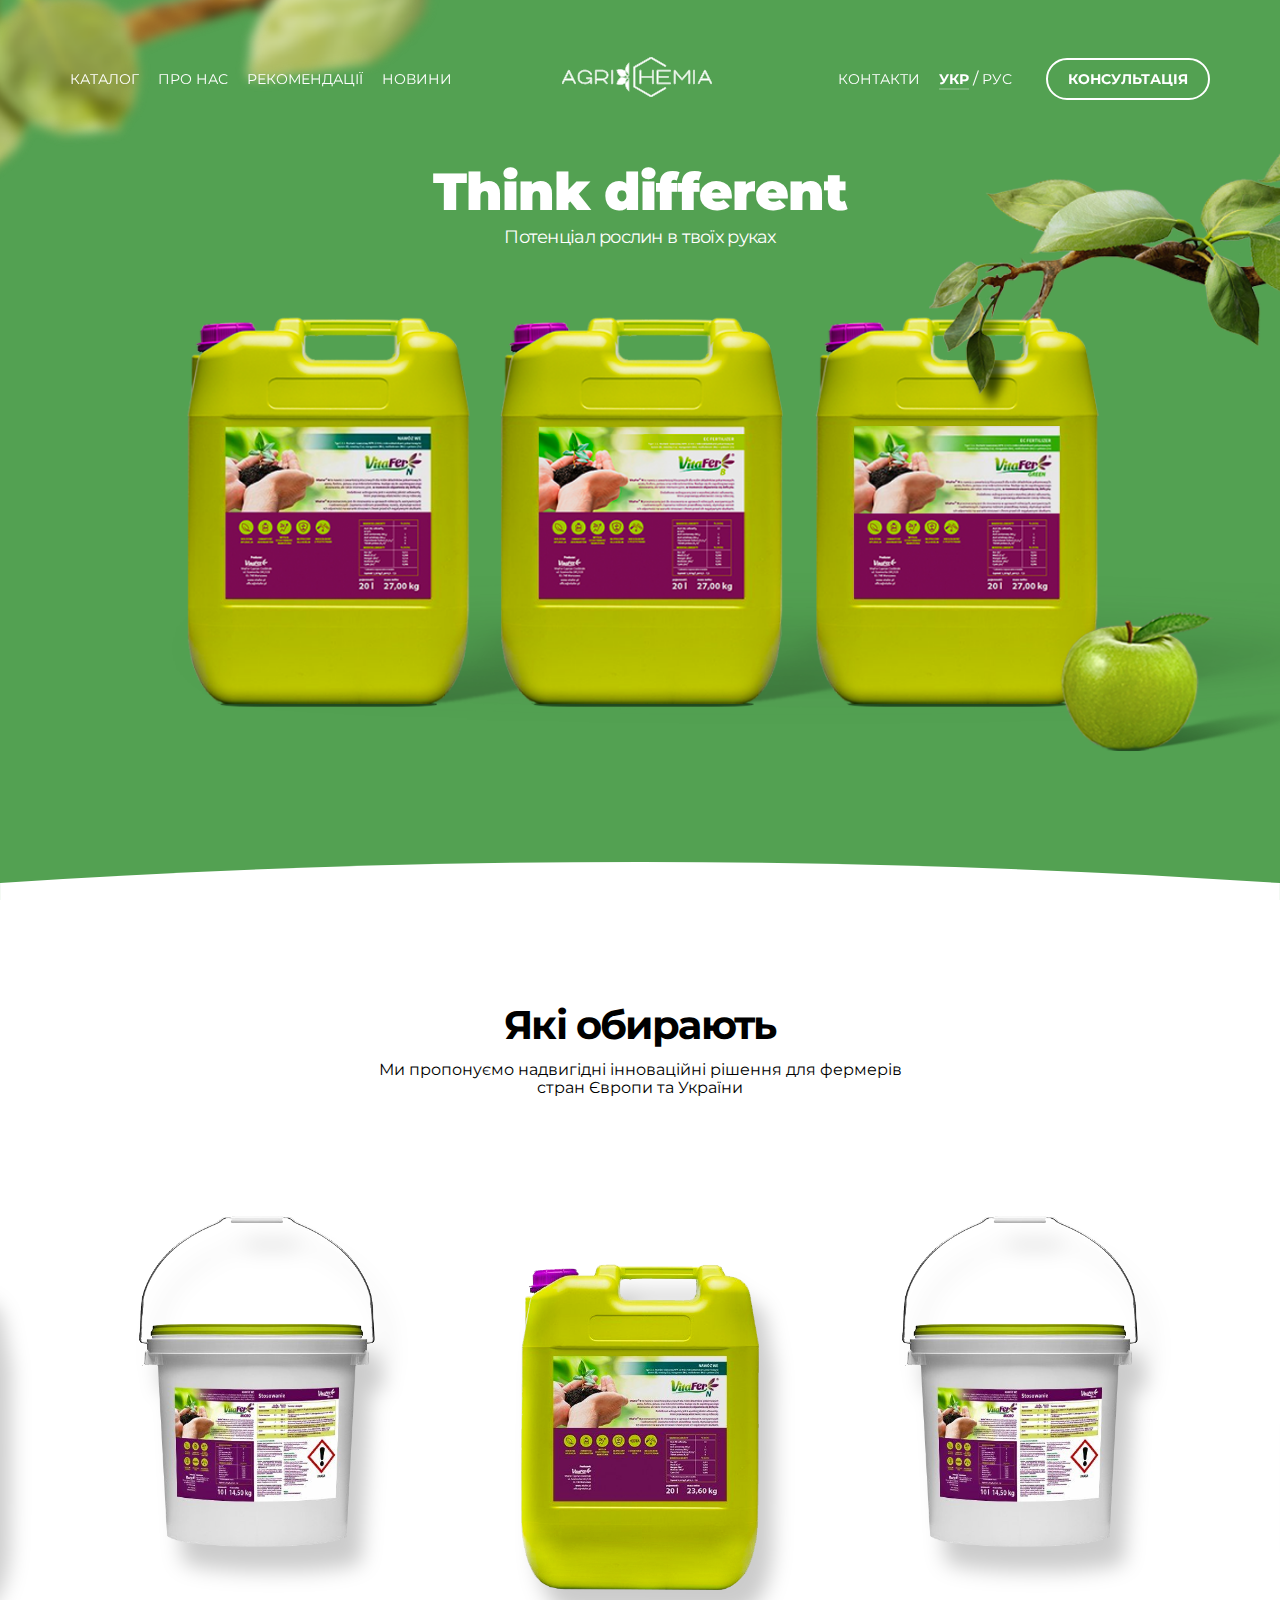
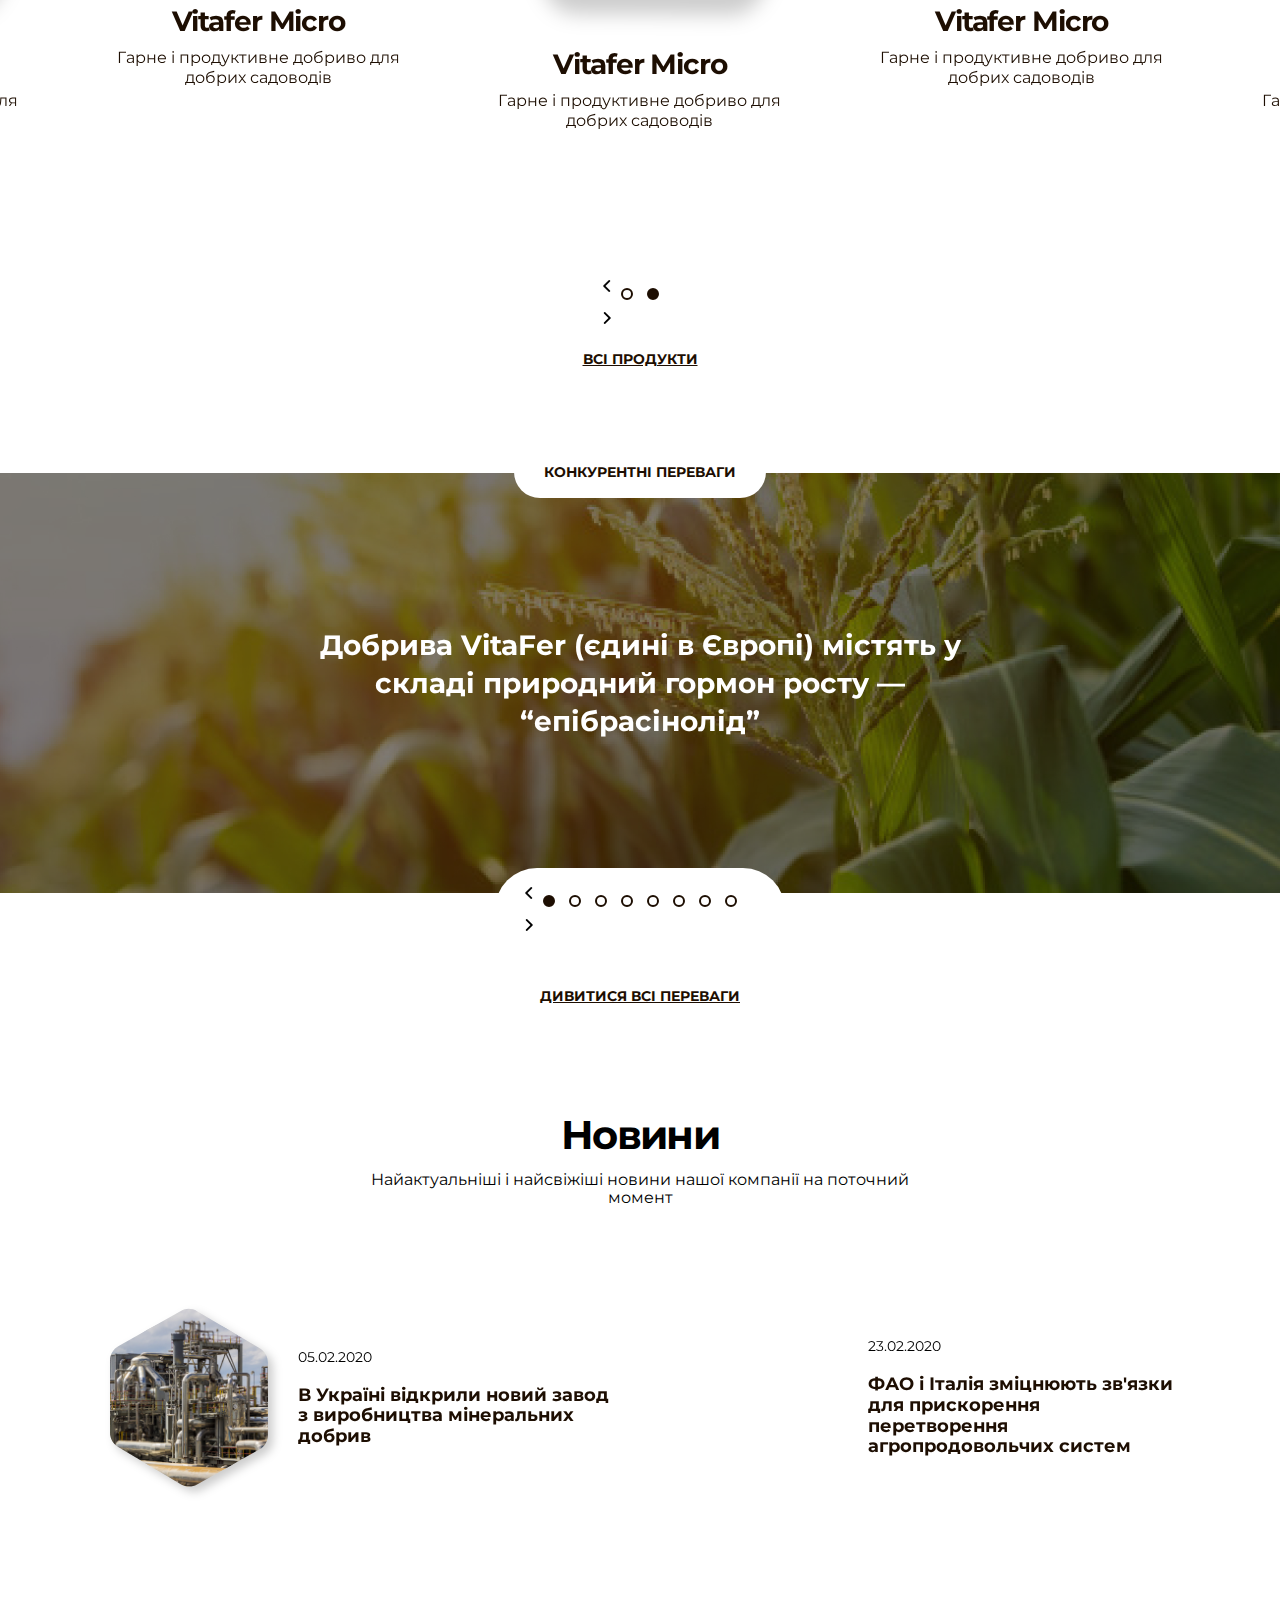
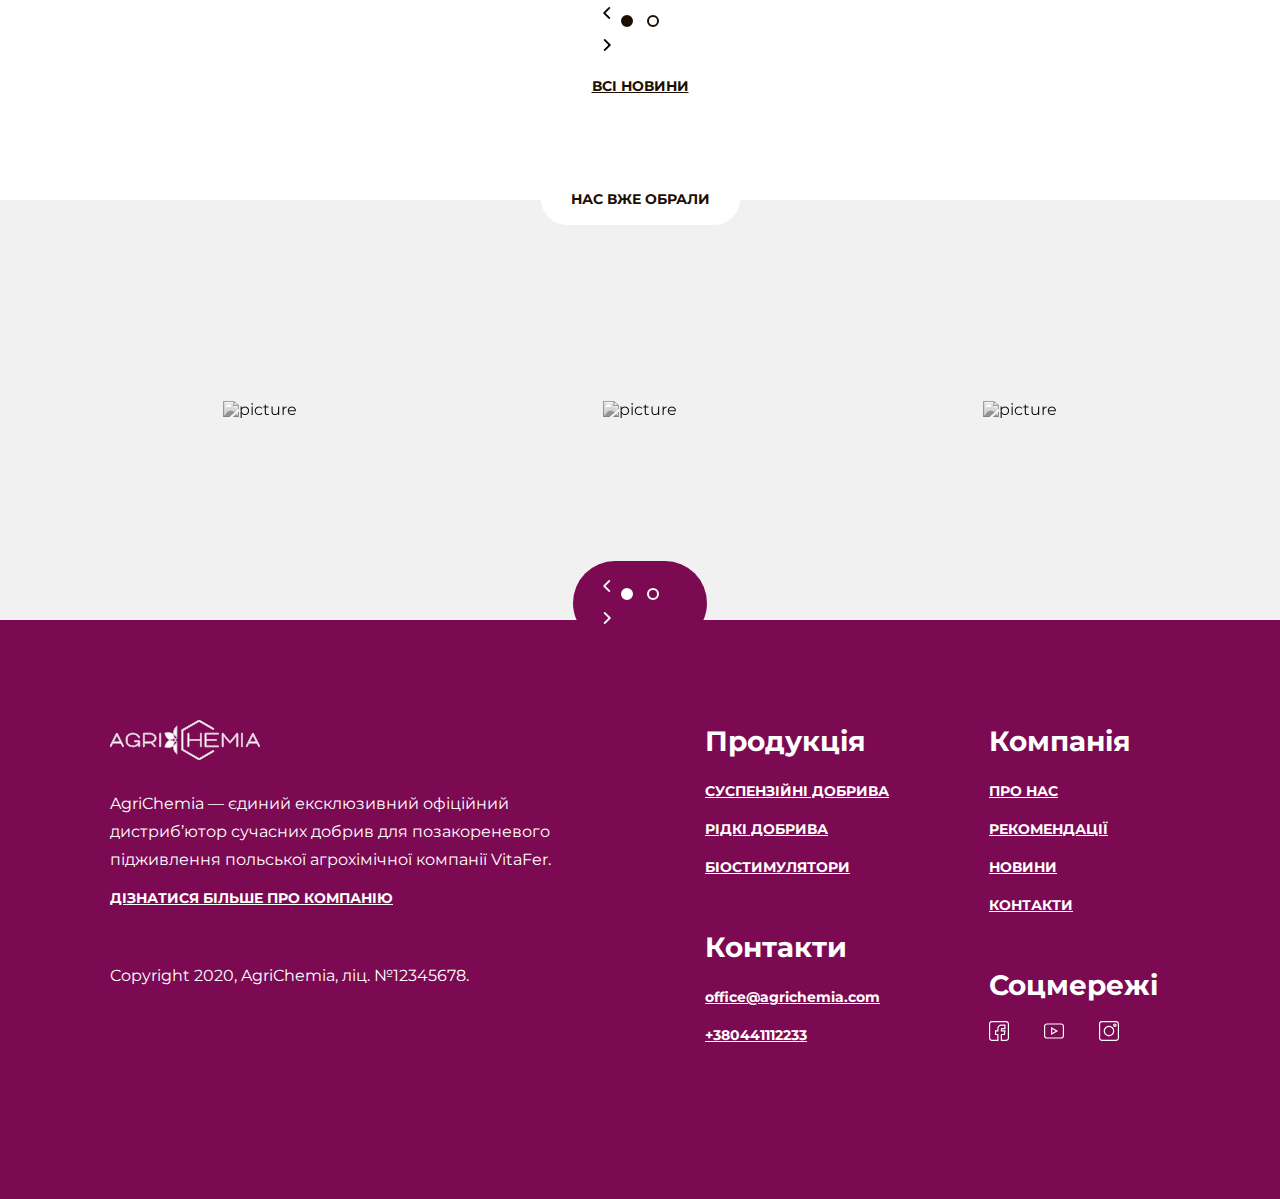
==== index.html @ 786ade0a "Complete AGR-V5" ====
<!DOCTYPE html>
<html lang="ru">

<head>
  <meta charset="UTF-8">
  <meta http-equiv="X-UA-Compatible" content="IE=edge">
  <meta name="viewport" content="width=device-width, initial-scale=1.0">
  <title>Document</title>
  <link rel="stylesheet" href="https://unpkg.com/swiper/swiper-bundle.min.css"/>
  <link rel="stylesheet" href="./css/normalize.css">
  <link rel="stylesheet" href="./style.css">
</head>
<body class="home">
  <div class="navi-father">
    <div class="container">
      <nav class="navi">
        <a href="#" class="menu__btn-wrapper">
          <a href="#" class="menu__btn">
            <span></span>
          </a>
        </a>

        <ul class="menu__btn-list">
          <li><a href="#">Про нас</a></li>
          <li><a href="#">Рекомендації</a></li>
          <li><a href="#">Новини</a></li>
          <li><a href="#">Контакти</a></li>
          <li><a href="#">Консультацiя</a></li>
          <li><a href="#">Каталог</a></li>
        </ul>

        <div class="navi-left">

          <menu class="not-list navi__first">
            <li class="navi-first__item">
              <a href="#">Каталог</a>
              <div class="sub__menu">
                <menu class="not-list sub__navi">
            <li>
              <a href="#">Суспензiйнi добрива</a>
            </li>
            <li>
              <a href="#">Рiдкi добрива</a>
            </li>
            <li>
              <a href="#">Бiостимулятори</a>
            </li>
          </menu>
        </div>
        </li>
        <li class="navi-first__item">
          <a href="#">Про нас</a>
        </li>
        <li class="navi-first__item">
          <a href="#">Рекомендації</a>
        </li>
        <li class="navi-first__item">
          <a href="#">Новини</a>
        </li>
        </menu>
    </div>
    <div class="navi-center">
      <a href="#">
        <img src="./images/agrichemia-logo.svg">
      </a>
    </div>
    <div class="navi-right">
      <a class="contacts" href="#">Контакти</a>
      <ul class="not-list lang__selector">
        <li class="lang__selector_item current">
          <a href="#">укр</a>
        </li>
        <li class="lang__selector_item">
          <a href="#">рус</a>
        </li>
      </ul>
      <button type="button" class="btn btn__top-menu btn__bordered">Консультацiя</button>
    </div>
    </nav>
  </div>
  </div>
  <header class="section__header">
    <div class="container">
      <div class="text-block">
        <h1 class="heading">Think different</h1>
        <p class="heading__sub">Потенціал рослин в твоїх руках</p>
      </div>
    </div>
  </header>
  <main>
    <section class="product__slider">
      <div class="container">
        <div class="product__slider-text">
          <div class="product__slider-tittle ">
            <h1 class="heading product__slider-heading">Які обирають</h1>
            <p class="heading__sub product__slider-sub">Ми пропонуємо надвигідні інноваційні рішення для фермерів стран
              Європи та України</p>
          </div>
        </div>
        <div class="product-slider__container swiper-container">

          <div class="product-slider__wrapper swiper-wrapper">

            <div class="product-slider__slide swiper-slide">
              <a href="#">
                <figure class="product-slider__image">
                  <img src="images/slider-img-1.png" alt="picture">
                </figure>
                <h3 class="product__slider__heading">Vitafer Micro</h3>
                <p class="product__slider__description">Гарне i продуктивне добриво для добрих садоводiв</p>
              </a>
            </div>
            <div class="product-slider__slide swiper-slide">
              <a href="#">
                <figure class="product-slider__image">
                  <img src="images/slider-img-2.png" alt="picture">
                </figure>
                <h3 class="product__slider__heading">Vitafer Micro</h3>
                <p class="product__slider__description">Гарне i продуктивне добриво для добрих садоводiв</p>
              </a>
            </div>
            <div class="product-slider__slide swiper-slide">
              <a href="#">
                <figure class="product-slider__image">
                  <img src="images/slider-img-1.png" alt="picture">
                </figure>
                <h3 class="product__slider__heading">Vitafer Micro</h3>
                <p class="product__slider__description">Гарне i продуктивне добриво для добрих садоводiв</p>
              </a>
            </div>
            <div class="product-slider__slide swiper-slide">
              <a href="#">
                <figure class="product-slider__image">
                  <img src="images/slider-img-2.png" alt="picture">
                </figure>
                <h3 class="product__slider__heading">Vitafer Micro</h3>
                <p class="product__slider__description">Гарне i продуктивне добриво для добрих садоводiв</p>
              </a>  
            </div>
            <div class="product-slider__slide swiper-slide">
              <a href="#">
                <figure class="product-slider__image">
                  <img src="images/slider-img-1.png" alt="picture">
                </figure>
                <h3 class="product__slider__heading">Vitafer Micro</h3>
                <p class="product__slider__description">Гарне i продуктивне добриво для добрих садоводiв</p>
              </a>  
            </div>
            <div class="product-slider__slide swiper-slide">
              <a href="#">
                <figure class="product-slider__image">
                  <img src="images/slider-img-2.png" alt="picture">
                </figure>
                <h3 class="product__slider__heading">Vitafer Micro</h3>
                <p class="product__slider__description">Гарне i продуктивне добриво для добрих садоводiв</p>
              </a>  
            </div>
          </div>
          <div class="swiper-navigation__wrapper">
            <div class="swiper-navigation__inner">
              <div class="swiper-arrow-prev" style="display: inline-block; cursor: pointer; transform: rotateY(180deg);">
                <svg width="8" height="12" viewBox="0 0 8 12" fill="none">
                  <path d="M5.42712 6.00254L0.937948 1.51317C0.814338 1.38985 0.746338 1.22498 0.746338 1.04917C0.746338 0.873268 0.814338 0.708488 0.937948 0.584976L1.33131 0.191805C1.45473 0.0680976 1.6197 0 1.79551 0C1.97131 0 2.13609 0.0680976 2.25961 0.191805L7.60468 5.53678C7.72868 5.66068 7.79658 5.82624 7.79609 6.00224C7.79658 6.17902 7.72878 6.34439 7.60468 6.46839L2.26458 11.8082C2.14107 11.9319 1.97629 12 1.80039 12C1.62458 12 1.4598 11.9319 1.33619 11.8082L0.942924 11.415C0.687021 11.1591 0.687021 10.7425 0.942924 10.4867L5.42712 6.00254Z" fill="black"/>
                </svg>
              </div>
              <div class="swiper-pagination" style="display: inline-block; position: relative;"></div>
              <div class="swiper-arrow-next" style="display: inline-block; cursor: pointer;">
                <svg width="8" height="12" viewBox="0 0 8 12" fill="none">
                  <path d="M5.42712 6.00254L0.937948 1.51317C0.814338 1.38985 0.746338 1.22498 0.746338 1.04917C0.746338 0.873268 0.814338 0.708488 0.937948 0.584976L1.33131 0.191805C1.45473 0.0680976 1.6197 0 1.79551 0C1.97131 0 2.13609 0.0680976 2.25961 0.191805L7.60468 5.53678C7.72868 5.66068 7.79658 5.82624 7.79609 6.00224C7.79658 6.17902 7.72878 6.34439 7.60468 6.46839L2.26458 11.8082C2.14107 11.9319 1.97629 12 1.80039 12C1.62458 12 1.4598 11.9319 1.33619 11.8082L0.942924 11.415C0.687021 11.1591 0.687021 10.7425 0.942924 10.4867L5.42712 6.00254Z" fill="black"/>
                </svg>
              </div>
            </div>
          </div>
        </div>
        <a href="#" class="all__link">ВСI ПРОДУКТИ</a>
      </div>
    </section>
    <section class="slider-info">
      <div class="advantages-heading__wrapper">
        <h3 class="advantages-heading">Конкурентнi переваги</h3>
      </div>
      <div class="slider-info__container swiper-container">
        <div class="slider-info__wrapper swiper-wrapper">
          <div class="slider-info__slide swiper-slide">
            <div class="slider-info__item" style="background-image: url(./images/slider2-img.jpg);">
              <div class="slider-info__text">
                Добрива VitaFer (єдині в Європі) містять у складі природний гормон росту — “епібрасінолід”
              </div>
            </div>
          </div>
          <div class="slider-info__slide swiper-slide">
            <div class="slider-info__item" style="background-image: url(https://i1.wallbox.ru/wallpapers/main2/201729/1500265499596c3c1b39f6f4.46728088.jpg);">
              <div class="slider-info__text">
                Активiзує процеси регенерацiї рослин пiсля впливу стресових факторiв: заморозки, посухи, сонячних
                опiкiв, фiтотоксичностi, засоленостi ґрунту
              </div>
            </div>
          </div>
          <div class="slider-info__slide swiper-slide">
            <div class="slider-info__item" style="background-image: url(https://windoworld.ru/wallpapers/apples/1/8-1920.jpg);">
              <div class="slider-info__text">
                Активiзує процеси регенерацiї рослин пiсля впливу стресових факторiв: заморозки, посухи, сонячних
                опiкiв,
                фiтотоксичностi, засоленостi ґрунту.
              </div>
            </div>
          </div>
          <div class="slider-info__slide swiper-slide">
            <div class="slider-info__item" style="background-image: url(./images/slider2-img.jpg);">
              <div class="slider-info__text">
                Добрива VitaFer (єдині в Європі) містять у складі природний гормон росту — “епібрасінолід”
              </div>
            </div>
          </div>
          <div class="slider-info__slide swiper-slide">
            <div class="slider-info__item" style="background-image: url(https://i1.wallbox.ru/wallpapers/main2/201729/1500265499596c3c1b39f6f4.46728088.jpg);">
              <div class="slider-info__text">
                Активiзує процеси регенерацiї рослин пiсля впливу стресових факторiв: заморозки, посухи, сонячних
                опiкiв, фiтотоксичностi, засоленостi ґрунту
              </div>
            </div>
          </div>
          <div class="slider-info__slide swiper-slide">
            <div class="slider-info__item" style="background-image: url(https://windoworld.ru/wallpapers/apples/1/8-1920.jpg);">
              <div class="slider-info__text">
                Активiзує процеси регенерацiї рослин пiсля впливу стресових факторiв: заморозки, посухи, сонячних
                опiкiв,
                фiтотоксичностi, засоленостi ґрунту.
              </div>
            </div>
          </div>
          <div class="slider-info__slide swiper-slide">
            <div class="slider-info__item" style="background-image: url(./images/slider2-img.jpg);">
              <div class="slider-info__text">
                Добрива VitaFer (єдині в Європі) містять у складі природний гормон росту — “епібрасінолід”
              </div>
            </div>
          </div>
          <div class="slider-info__slide swiper-slide">
            <div class="slider-info__item" style="background-image: url(https://i1.wallbox.ru/wallpapers/main2/201729/1500265499596c3c1b39f6f4.46728088.jpg);">
              <div class="slider-info__text">
                Активiзує процеси регенерацiї рослин пiсля впливу стресових факторiв: заморозки, посухи, сонячних
                опiкiв, фiтотоксичностi, засоленостi ґрунту
              </div>
            </div>
          </div>
        </div>
          <!-- <div class="swiper-scrollbar"></div> -->
        <div class="swiper-navigation__wrapper">
          <div class="swiper-navigation__inner bg-white">
            <div class="swiper-arrow-prev" style="display: inline-block; cursor: pointer; transform: rotateY(180deg);">
              <svg width="8" height="12" viewBox="0 0 8 12" fill="none">
                <path d="M5.42712 6.00254L0.937948 1.51317C0.814338 1.38985 0.746338 1.22498 0.746338 1.04917C0.746338 0.873268 0.814338 0.708488 0.937948 0.584976L1.33131 0.191805C1.45473 0.0680976 1.6197 0 1.79551 0C1.97131 0 2.13609 0.0680976 2.25961 0.191805L7.60468 5.53678C7.72868 5.66068 7.79658 5.82624 7.79609 6.00224C7.79658 6.17902 7.72878 6.34439 7.60468 6.46839L2.26458 11.8082C2.14107 11.9319 1.97629 12 1.80039 12C1.62458 12 1.4598 11.9319 1.33619 11.8082L0.942924 11.415C0.687021 11.1591 0.687021 10.7425 0.942924 10.4867L5.42712 6.00254Z" fill="black"/>
              </svg>
            </div>
            <div class="swiper-pagination" style="display: inline-block; position: relative;"></div>
            <div class="swiper-arrow-next" style="display: inline-block; cursor: pointer;">
              <svg width="8" height="12" viewBox="0 0 8 12" fill="none">
                <path d="M5.42712 6.00254L0.937948 1.51317C0.814338 1.38985 0.746338 1.22498 0.746338 1.04917C0.746338 0.873268 0.814338 0.708488 0.937948 0.584976L1.33131 0.191805C1.45473 0.0680976 1.6197 0 1.79551 0C1.97131 0 2.13609 0.0680976 2.25961 0.191805L7.60468 5.53678C7.72868 5.66068 7.79658 5.82624 7.79609 6.00224C7.79658 6.17902 7.72878 6.34439 7.60468 6.46839L2.26458 11.8082C2.14107 11.9319 1.97629 12 1.80039 12C1.62458 12 1.4598 11.9319 1.33619 11.8082L0.942924 11.415C0.687021 11.1591 0.687021 10.7425 0.942924 10.4867L5.42712 6.00254Z" fill="black"/>
              </svg>
            </div>
          </div>
        </div>
      </div>
      <a href="#" class="all__link">Дивитися всi переваги</a>
    </section>
    <section class="slider-news">
      <div class="container">
        <div class="product__slider-text">
          <div class="product__slider-tittle ">
            <h1 class="heading product__slider-heading">Новини</h1>
            <p class="heading__sub product__slider-sub">Найактуальніші і найсвіжіші новини нашої компанії
              на поточний момент</p>
          </div>
        </div>
        <div class="slider-news__container swiper-container">
          <div class="slider-news__wrapper swiper-wrapper">
            <div class="slider-news__slide swiper-slide">
              <div class="slider-news__item">
                <div class="slider-news__imagewrapper">
                  <a href="#">
                    <svg viewBox="0 0 162 184" fill="none" class="news-mask-svg">
                      <defs>
                        <mask id="news_mask" maskUnits="userSpaceOnUse" maskContentUnits="userSpaceOnUse">
                          <path
                            d="M40.4077 21.109C65.4976 6.96159 96.4393 7.43447 121.522 22.3487V22.3487C146.502 37.202 161.877 64.3458 161.869 93.2206V93.2206C161.862 122.095 146.473 148.769 121.485 162.859V162.859C96.3956 177.006 65.4539 176.533 40.3716 161.619V161.619C15.3916 146.766 0.0164136 119.622 0.0238453 90.7471V90.7471C0.031277 61.8723 15.4203 35.1987 40.4077 21.109V21.109Z"
                            fill="white" />
                          <path
                            d="M72.6016 2.95585C77.7804 0.0356482 84.1601 0.133148 89.3374 3.21162L153.515 41.3721C158.692 44.4506 161.88 50.0424 161.879 56.041L161.86 130.4C161.858 136.399 158.667 141.893 153.488 144.813L89.2916 181.012C84.1128 183.932 77.7331 183.835 72.5558 180.756L8.37843 142.596C3.20113 139.517 0.0127322 133.925 0.0142761 127.927L0.0334144 53.5676C0.0349584 47.5689 3.22621 42.0747 8.40506 39.1544L72.6016 2.95585Z"
                            fill="white" />
                        </mask>
                      </defs>
                      <image mask="url(#news_mask)" xlink:href="./images/slider-news1.jpg" class="slider-news__image" />
                    </svg>
                  </a>
                </div>
                <div class="slider-news__text">
                  <span class="slider-news__date">05.02.2020</span>
                  <a href="#" class="slider-news__title">
                    В Україні відкрили новий завод з виробництва мінеральних добрив
                  </a>
                </div>
              </div>
            </div>
            <div class="slider-news__slide swiper-slide">
              <div class="slider-news__item">
                <div class="slider-news__imagewrapper">
                  <a href="#">
                    <svg viewBox="0 0 162 184" fill="none" class="news-mask-svg">
                      <defs>
                        <mask id="news_mask" maskUnits="userSpaceOnUse" maskContentUnits="userSpaceOnUse">
                          <path
                            d="M40.4077 21.109C65.4976 6.96159 96.4393 7.43447 121.522 22.3487V22.3487C146.502 37.202 161.877 64.3458 161.869 93.2206V93.2206C161.862 122.095 146.473 148.769 121.485 162.859V162.859C96.3956 177.006 65.4539 176.533 40.3716 161.619V161.619C15.3916 146.766 0.0164136 119.622 0.0238453 90.7471V90.7471C0.031277 61.8723 15.4203 35.1987 40.4077 21.109V21.109Z"
                            fill="white" />
                          <path
                            d="M72.6016 2.95585C77.7804 0.0356482 84.1601 0.133148 89.3374 3.21162L153.515 41.3721C158.692 44.4506 161.88 50.0424 161.879 56.041L161.86 130.4C161.858 136.399 158.667 141.893 153.488 144.813L89.2916 181.012C84.1128 183.932 77.7331 183.835 72.5558 180.756L8.37843 142.596C3.20113 139.517 0.0127322 133.925 0.0142761 127.927L0.0334144 53.5676C0.0349584 47.5689 3.22621 42.0747 8.40506 39.1544L72.6016 2.95585Z"
                            fill="white" />
                        </mask>
                      </defs>
                      <image mask="url(#news_mask)" xlink:href="https://www.belta.by/images/storage/news/with_archive/2017/000022_821378_big.jpg" class="slider-news__image" />
                    </svg>
                  </a>
                </div>
                <div class="slider-news__text">
                  <span class="slider-news__date">23.02.2020</span>
                  <a href="#" class="slider-news__title">
                    ФАО і Італія зміцнюють зв'язки для прискорення перетворення агропродовольчих систем
                  </a>
                </div>
              </div>
            </div>
            <div class="slider-news__slide swiper-slide">
              <div class="slider-news__item">
                <div class="slider-news__imagewrapper">
                  <a href="#">
                    <svg viewBox="0 0 162 184" fill="none" class="news-mask-svg">
                      <defs>
                        <mask id="news_mask" maskUnits="userSpaceOnUse" maskContentUnits="userSpaceOnUse">
                          <path
                            d="M40.4077 21.109C65.4976 6.96159 96.4393 7.43447 121.522 22.3487V22.3487C146.502 37.202 161.877 64.3458 161.869 93.2206V93.2206C161.862 122.095 146.473 148.769 121.485 162.859V162.859C96.3956 177.006 65.4539 176.533 40.3716 161.619V161.619C15.3916 146.766 0.0164136 119.622 0.0238453 90.7471V90.7471C0.031277 61.8723 15.4203 35.1987 40.4077 21.109V21.109Z"
                            fill="white" />
                          <path
                            d="M72.6016 2.95585C77.7804 0.0356482 84.1601 0.133148 89.3374 3.21162L153.515 41.3721C158.692 44.4506 161.88 50.0424 161.879 56.041L161.86 130.4C161.858 136.399 158.667 141.893 153.488 144.813L89.2916 181.012C84.1128 183.932 77.7331 183.835 72.5558 180.756L8.37843 142.596C3.20113 139.517 0.0127322 133.925 0.0142761 127.927L0.0334144 53.5676C0.0349584 47.5689 3.22621 42.0747 8.40506 39.1544L72.6016 2.95585Z"
                            fill="white" />
                        </mask>
                      </defs>
                      <image mask="url(#news_mask)" xlink:href="https://www.oilworld.ru/data/postimages/314456.png" class="slider-news__image" />
                    </svg>
                  </a>
                </div>
                <div class="slider-news__text">
                  <span class="slider-news__date">07.03.2020</span>
                  <a href="#" class="slider-news__title">
                    Серед продуктів харчування в ЄАЕС за рік найбільше подорожчали цукор, картопля і соняшникову олію
                  </a>
                </div>
              </div>
            </div>
            <div class="slider-news__slide swiper-slide">
              <div class="slider-news__item">
                <div class="slider-news__imagewrapper">
                  <a href="#">
                    <svg viewBox="0 0 162 184" fill="none" class="news-mask-svg">
                      <defs>
                        <mask id="news_mask" maskUnits="userSpaceOnUse" maskContentUnits="userSpaceOnUse">
                          <path
                            d="M40.4077 21.109C65.4976 6.96159 96.4393 7.43447 121.522 22.3487V22.3487C146.502 37.202 161.877 64.3458 161.869 93.2206V93.2206C161.862 122.095 146.473 148.769 121.485 162.859V162.859C96.3956 177.006 65.4539 176.533 40.3716 161.619V161.619C15.3916 146.766 0.0164136 119.622 0.0238453 90.7471V90.7471C0.031277 61.8723 15.4203 35.1987 40.4077 21.109V21.109Z"
                            fill="white" />
                          <path
                            d="M72.6016 2.95585C77.7804 0.0356482 84.1601 0.133148 89.3374 3.21162L153.515 41.3721C158.692 44.4506 161.88 50.0424 161.879 56.041L161.86 130.4C161.858 136.399 158.667 141.893 153.488 144.813L89.2916 181.012C84.1128 183.932 77.7331 183.835 72.5558 180.756L8.37843 142.596C3.20113 139.517 0.0127322 133.925 0.0142761 127.927L0.0334144 53.5676C0.0349584 47.5689 3.22621 42.0747 8.40506 39.1544L72.6016 2.95585Z"
                            fill="white" />
                        </mask>
                      </defs>
                      <image mask="url(#news_mask)" xlink:href="https://agroritm.com/ru/wp-content/uploads/sites/2/2018/02/muason-fao-390x380.jpg" class="slider-news__image" />
                    </svg>
                  </a>
                </div>
                <div class="slider-news__text">
                  <span class="slider-news__date">23.02.2020</span>
                  <a href="#" class="slider-news__title">
                    ФАО і Італія зміцнюють зв'язки для прискорення перетворення агропродовольчих систем
                  </a>
                </div>
              </div>
            </div>
          </div>
          <div class="swiper-navigation__wrapper">
            <div class="swiper-navigation__inner">
              <div class="swiper-arrow-prev" style="display: inline-block; cursor: pointer; transform: rotateY(180deg);">
                <svg width="8" height="12" viewBox="0 0 8 12" fill="none">
                  <path d="M5.42712 6.00254L0.937948 1.51317C0.814338 1.38985 0.746338 1.22498 0.746338 1.04917C0.746338 0.873268 0.814338 0.708488 0.937948 0.584976L1.33131 0.191805C1.45473 0.0680976 1.6197 0 1.79551 0C1.97131 0 2.13609 0.0680976 2.25961 0.191805L7.60468 5.53678C7.72868 5.66068 7.79658 5.82624 7.79609 6.00224C7.79658 6.17902 7.72878 6.34439 7.60468 6.46839L2.26458 11.8082C2.14107 11.9319 1.97629 12 1.80039 12C1.62458 12 1.4598 11.9319 1.33619 11.8082L0.942924 11.415C0.687021 11.1591 0.687021 10.7425 0.942924 10.4867L5.42712 6.00254Z" fill="black"/>
                </svg>
              </div>
              <div class="swiper-pagination" style="display: inline-block; position: relative;"></div>
              <div class="swiper-arrow-next" style="display: inline-block; cursor: pointer;">
                <svg width="8" height="12" viewBox="0 0 8 12" fill="none">
                  <path d="M5.42712 6.00254L0.937948 1.51317C0.814338 1.38985 0.746338 1.22498 0.746338 1.04917C0.746338 0.873268 0.814338 0.708488 0.937948 0.584976L1.33131 0.191805C1.45473 0.0680976 1.6197 0 1.79551 0C1.97131 0 2.13609 0.0680976 2.25961 0.191805L7.60468 5.53678C7.72868 5.66068 7.79658 5.82624 7.79609 6.00224C7.79658 6.17902 7.72878 6.34439 7.60468 6.46839L2.26458 11.8082C2.14107 11.9319 1.97629 12 1.80039 12C1.62458 12 1.4598 11.9319 1.33619 11.8082L0.942924 11.415C0.687021 11.1591 0.687021 10.7425 0.942924 10.4867L5.42712 6.00254Z" fill="black"/>
                </svg>
              </div>
            </div>
          </div>
        </div>
      </div>
      <a href="#" class="all__link">Всi новини</a>
    </section>



    <section class="distributors__slider">
      <div class="distributors-heading__wrapper">
        <h3 class="distributors-heading">Нас вже обрали</h3>
      </div>
      <div class="container">
        <div class="distributors__slider-text">
        </div>
        <div class="distributors-slider__container swiper-container">

          <div class="distributors-slider__wrapper swiper-wrapper">

            <div class="distributors-slider__slide swiper-slide">
              <a href="#">
                <figure class="distributors-slider__image">
                  <img src="https://danishagro.com/Admin/Public/DWSDownload.aspx?File=%2FFiles%2FFiles%2FDanishAgroCOM%2FPress+logos%2FSwedish_Agro.png" alt="picture">
                </figure>
              </a>
            </div>
            
            <div class="distributors-slider__slide swiper-slide">
              <a href="#">
                <figure class="distributors-slider__image">
                  <img src="https://upload.wikimedia.org/wikipedia/commons/d/d2/Lantmannen_Agro_logo.png" alt="picture">
                </figure>
              </a>
            </div>

            <div class="distributors-slider__slide swiper-slide">
              <a href="#">
                <figure class="distributors-slider__image">
                  <img src="https://iconape.com/wp-content/png_logo_vector/parle-agro-logo.png" alt="picture">
                </figure>
              </a>
            </div>
            
            <div class="distributors-slider__slide swiper-slide">
              <a href="#">
                <figure class="distributors-slider__image">
                  <img src="https://upload.wikimedia.org/wikipedia/commons/d/d2/Lantmannen_Agro_logo.png" alt="picture">
                </figure>
              </a>
            </div>
            <div class="distributors-slider__slide swiper-slide">
              <a href="#">
                <figure class="distributors-slider__image">
                  <img src="https://danishagro.com/Admin/Public/DWSDownload.aspx?File=%2FFiles%2FFiles%2FDanishAgroCOM%2FPress+logos%2FSwedish_Agro.png" alt="picture">
                </figure>
              </a>
            </div>
            
            <div class="distributors-slider__slide swiper-slide">
              <a href="#">
                <figure class="distributors-slider__image">
                  <img src="https://upload.wikimedia.org/wikipedia/commons/d/d2/Lantmannen_Agro_logo.png" alt="picture">
                </figure>
              </a>
            </div>

            <div class="distributors-slider__slide swiper-slide">
              <a href="#">
                <figure class="distributors-slider__image">
                  <img src="https://iconape.com/wp-content/png_logo_vector/parle-agro-logo.png" alt="picture">
                </figure>
              </a>
            </div>
            
            <div class="distributors-slider__slide swiper-slide">
              <a href="#">
                <figure class="distributors-slider__image">
                  <img src="https://upload.wikimedia.org/wikipedia/commons/d/d2/Lantmannen_Agro_logo.png" alt="picture">
                </figure>
              </a>
            </div>

          </div>
          <div class="swiper-navigation__wrapper">
            <div class="swiper-navigation__inner bg-violet">
              <div class="swiper-arrow-prev" style="display: inline-block; cursor: pointer; transform: rotateY(180deg);">
                <svg width="8" height="12" viewBox="0 0 8 12" fill="none">
                  <path d="M5.42712 6.00254L0.937948 1.51317C0.814338 1.38985 0.746338 1.22498 0.746338 1.04917C0.746338 0.873268 0.814338 0.708488 0.937948 0.584976L1.33131 0.191805C1.45473 0.0680976 1.6197 0 1.79551 0C1.97131 0 2.13609 0.0680976 2.25961 0.191805L7.60468 5.53678C7.72868 5.66068 7.79658 5.82624 7.79609 6.00224C7.79658 6.17902 7.72878 6.34439 7.60468 6.46839L2.26458 11.8082C2.14107 11.9319 1.97629 12 1.80039 12C1.62458 12 1.4598 11.9319 1.33619 11.8082L0.942924 11.415C0.687021 11.1591 0.687021 10.7425 0.942924 10.4867L5.42712 6.00254Z" fill="white"/>
                </svg>
              </div>
              <div class="swiper-pagination" style="display: inline-block; position: relative;"></div>
              <div class="swiper-arrow-next" style="display: inline-block; cursor: pointer;">
                <svg width="8" height="12" viewBox="0 0 8 12" fill="none">
                  <path d="M5.42712 6.00254L0.937948 1.51317C0.814338 1.38985 0.746338 1.22498 0.746338 1.04917C0.746338 0.873268 0.814338 0.708488 0.937948 0.584976L1.33131 0.191805C1.45473 0.0680976 1.6197 0 1.79551 0C1.97131 0 2.13609 0.0680976 2.25961 0.191805L7.60468 5.53678C7.72868 5.66068 7.79658 5.82624 7.79609 6.00224C7.79658 6.17902 7.72878 6.34439 7.60468 6.46839L2.26458 11.8082C2.14107 11.9319 1.97629 12 1.80039 12C1.62458 12 1.4598 11.9319 1.33619 11.8082L0.942924 11.415C0.687021 11.1591 0.687021 10.7425 0.942924 10.4867L5.42712 6.00254Z" fill="white"/>
                </svg>
              </div>
            </div>
          </div>
        </div>
      </div>
    </section>
    <footer class="footer">
      <div class="container">
        <div class="footer-inner">
          <div class="footer-logo">
            <img class="footer-logo__img" src="images/agrichemia-logo.svg" alt="">
            <div class="footer-logo__text">AgriChemia — єдиний ексклюзивний офіційний дистриб’ютор сучасних добрив для позакореневого підживлення польської
            агрохімічної компанії VitaFer.</div>
            <a href="#" class="footer-logo__link">Дізнатися більше про компанію</a>
            <div class="footer-logo__copytext">Copyright 2020, AgriChemia, лiц. №12345678.</div>
          </div>
          <div class="footer-info">
            <div class="footer-info__products">
              <div class="footer-title">Продукцiя</div>
              <ul class="footer-info__links">
                <li><a href="#">Суспензiйнi добрива</a></li> 
                <li><a href="#">Рiдкi добрива</a></li> 
                <li><a href="#">Бioстимулятори</a></li>
              </ul>
              <div class="footer-title">Контакти</div>
              <ul class="footer-info__links">
                <li><a href="email:office@agrichemia.com">office@agrichemia.com</a></li> 
                <li><a href="tel:++380441112233">+380441112233</a></li> 
              </ul>
            </div>
            <div class="footer-info__company">
              <div class="footer-title">Компанiя</div>
              <ul class="footer-info__links">
                <li><a href="#">Про нас</a></li>
                <li><a href="#">РЕКОМЕНДАЦІЇ</a></li>          
                <li><a href="#">Новини</a></li>
                <li><a href="#">Контакти</a></li>
                
              </ul>
              <div class="footer-title">Соцмережi</div>
              <div class="footer-info__icons">
                <a href="#"><img src="images/facebook.svg" alt=""></a>
                <a href="#"><img src="images/youtube.svg" alt=""></a>
                <a href="#"><img src="images/instagram.svg" alt=""></a>
              </div>
            </div>
          </div>
        </div>
      </div>
    </footer>
  </main>
  <script src="https://unpkg.com/swiper/swiper-bundle.min.js"></script>
  <script src="./js/main.js"></script>

  <body>

</html>
---- style.css ----
@import url("https://fonts.googleapis.com/css2?family=Montserrat:wght@400;500;600;700;800;900&display=swap");
html,
body {
  overflow-x: hidden;
}

body {
  font-family: 'Montserrat', sans-serif;
}

ul {
  padding: 0;
}

li {
  list-style-type: none;
}

a {
  text-decoration: none;
}

.bg-white {
  background-color: #fff;
}

.bg-violet {
  background-color: #7b0a52;
}

.container {
  width: 100%;
  max-width: 1140px;
  margin: 0 auto;
}

.not-list {
  margin-left: 0;
  padding-left: 0;
}

h1.heading {
  font-style: normal;
  font-weight: bold;
  font-size: 40px;
  line-height: 49px;
  letter-spacing: -0.04em;
}

.section__header {
  position: relative;
  background-repeat: no-repeat;
  color: #fff;
}

.section__header::before {
  position: absolute;
  left: 0;
  bottom: 0;
  content: '';
  background-image: url(./images/gutter.svg);
  background-position: center calc(100% + 5px);
  background-repeat: no-repeat;
  background-size: 100%;
  width: 100%;
  height: 100%;
}

.section__header .text-block {
  padding-top: 160px;
}

.section__header .text-block .heading {
  font-family: Montserrat;
  font-style: normal;
  font-weight: 900;
  font-size: 52px;
  line-height: 63px;
  text-align: center;
  letter-spacing: -0.02em;
  margin: 0;
}

.section__header .text-block .heading__sub {
  font-family: Montserrat;
  font-style: normal;
  font-weight: 400;
  font-size: 18px;
  line-height: 28px;
  /* or 156% */
  text-align: center;
  letter-spacing: -0.04em;
  margin: 0;
}

.home .section__header {
  background-color: #53a152;
  background-image: url(./images/agrichemia-header.png);
  background-size: cover;
  background-position: center -76px;
  margin-top: 0;
  height: 100vh;
  width: 100vw;
}

.home .navi-father {
  background-color: transparent;
  margin-top: 36px;
}

.home .navi-father.scrolled {
  background-color: #53a152;
  margin-top: 0;
}

.home .not-home .section__header {
  background-size: cover;
  background-position: center;
  margin-top: 86px;
  height: 514px;
  width: 100vw;
}

.home .navi-father {
  position: fixed;
  top: 0;
  left: 0;
  right: 0;
  width: 100vw;
  z-index: 100;
  -webkit-transition: all 0.3s cubic-bezier(0.33, 1, 0.68, 1);
  transition: all 0.3s cubic-bezier(0.33, 1, 0.68, 1);
}

.home .navi-father.scrolled .navi {
  height: 66px;
}

.home .heading__sub.product__slider-sub {
  max-width: 540px;
  margin: -15px auto 0 auto;
  padding: 0 30px;
}

.home .navi {
  display: -webkit-box;
  display: -ms-flexbox;
  display: flex;
  -webkit-box-align: center;
      -ms-flex-align: center;
          align-items: center;
  -webkit-box-orient: horizontal;
  -webkit-box-direction: normal;
      -ms-flex-flow: row wrap;
          flex-flow: row wrap;
  height: 86px;
  -webkit-transition: all 0.3s cubic-bezier(0.33, 1, 0.68, 1);
  transition: all 0.3s cubic-bezier(0.33, 1, 0.68, 1);
}

.home .navi-left {
  margin-left: 0;
  z-index: 1;
}

.home .navi-center {
  margin: 0 auto 0 110px;
  z-index: 0;
}

.home .navi-center > a img {
  width: 150px;
}

.home .navi-right {
  z-index: 2;
}

.home .navi-right > a,
.home .navi-right > .lang__selector,
.home .navi-right > .btn {
  display: inline;
}

.home .navi-right > .lang__selector {
  margin-left: 15px;
}

.home .navi-right > .btn {
  margin-left: 30px;
}

.home .navi-right > a {
  position: relative;
  color: #fff;
  font-size: 14px;
  font-style: normal;
  text-decoration: none;
  text-transform: uppercase;
}

.home .navi-right > a::before {
  position: absolute;
  top: 0;
  left: 50%;
  content: '';
  display: block;
  border-bottom: 2px solid rgba(255, 255, 255, 0.2);
  height: 100%;
  width: 0;
  -webkit-transition: all 0.3s cubic-bezier(0.33, 1, 0.68, 1);
  transition: all 0.3s cubic-bezier(0.33, 1, 0.68, 1);
}

.home .navi-right > a:hover::before {
  left: 0;
  width: 100%;
}

.home .navi-first__item {
  position: relative;
  display: inline-block;
}

.home .navi-first__item > a {
  position: relative;
  color: #fff;
  font-size: 14px;
  font-style: normal;
  text-decoration: none;
  text-transform: uppercase;
}

.home .navi-first__item > a::before {
  position: absolute;
  top: 0;
  left: 50%;
  content: '';
  display: block;
  border-bottom: 2px solid rgba(255, 255, 255, 0.2);
  height: 100%;
  width: 0;
  -webkit-transition: all 0.3s cubic-bezier(0.33, 1, 0.68, 1);
  transition: all 0.3s cubic-bezier(0.33, 1, 0.68, 1);
}

.home .navi-first__item > a:hover::before {
  left: 0;
  width: 100%;
}

.home .navi-first__item.hovered > a::before {
  left: 0;
  width: 100%;
}

.home .navi-first__item .sub__menu {
  position: absolute;
  top: 0;
  display: block;
  -webkit-transform: scaleY(0);
          transform: scaleY(0);
  overflow: hidden;
  -webkit-transition: all 0.3s cubic-bezier(0.33, 1, 0.68, 1);
  transition: all 0.3s cubic-bezier(0.33, 1, 0.68, 1);
  border-radius: 30px;
  z-index: -1;
  -webkit-transition-delay: .3s;
          transition-delay: .3s;
}

.home .navi-first__item .sub__menu .sub__navi {
  margin-top: 40px;
  padding: 25px;
  border-radius: 30px;
  border-top-left-radius: 0px;
  background-color: #fff;
  opacity: 0;
  -webkit-transform: translateY(15px);
          transform: translateY(15px);
  -webkit-transition: all 0.3s cubic-bezier(0.33, 1, 0.68, 1);
  transition: all 0.3s cubic-bezier(0.33, 1, 0.68, 1);
  -webkit-transition-delay: 0s;
          transition-delay: 0s;
}

.home .navi-first__item .sub__menu .sub__navi > li:not(:first-child) {
  margin-top: 15px;
}

.home .navi-first__item .sub__menu .sub__navi a {
  color: #53a152;
  font-size: 14px;
  font-style: normal;
  text-decoration: none;
  font-weight: 400;
  white-space: nowrap;
}

.home .navi-first__item.hovered .sub__menu {
  -webkit-transform: scaleY(1);
          transform: scaleY(1);
  -webkit-transition-delay: 0s;
          transition-delay: 0s;
}

.home .navi-first__item.hovered .sub__menu .sub__navi {
  opacity: 1;
  -webkit-transform: translateY(0%);
          transform: translateY(0%);
  -webkit-transition: all 0.3s cubic-bezier(0.33, 1, 0.68, 1);
  transition: all 0.3s cubic-bezier(0.33, 1, 0.68, 1);
  -webkit-transition-delay: .2s;
          transition-delay: .2s;
}

.home .navi-first__item:not(:first-child) {
  margin-left: 15px;
}

.home .navi-first__item.current > a {
  font-weight: bold;
}

.home .navi-first__item.current > a::before {
  left: 0;
  width: 100%;
}

.home .lang__selector_item {
  display: inline-block;
}

.home .lang__selector_item > a {
  position: relative;
  color: #fff;
  font-size: 14px;
  font-style: normal;
  text-decoration: none;
  text-transform: uppercase;
}

.home .lang__selector_item > a::before {
  position: absolute;
  top: 0;
  left: 50%;
  content: '';
  display: block;
  border-bottom: 2px solid rgba(255, 255, 255, 0.2);
  height: 100%;
  width: 0;
  -webkit-transition: all 0.3s cubic-bezier(0.33, 1, 0.68, 1);
  transition: all 0.3s cubic-bezier(0.33, 1, 0.68, 1);
}

.home .lang__selector_item > a:hover::before {
  left: 0;
  width: 100%;
}

.home .lang__selector_item:not(:first-child)::before {
  position: relative;
  content: ' / ';
  color: #fff;
  display: inline-block;
}

.home .lang__selector_item.current > a {
  font-weight: bold;
}

.home .lang__selector_item.current > a::before {
  left: 0;
  width: 100%;
}

.home .btn {
  font-family: 'Montserrat', sans-serif;
  font-style: normal;
  font-weight: bold;
  font-size: 14px;
  line-height: 28px;
  text-transform: uppercase;
}

.home .btn__top-menu {
  -webkit-box-ordinal-group: 5;
      -ms-flex-order: 4;
          order: 4;
  margin-left: auto;
}

.home .btn__bordered {
  background-color: transparent;
  border-radius: 50px;
  border: 2px solid #fff;
  -webkit-box-sizing: border-box;
          box-sizing: border-box;
  color: #fff;
  cursor: pointer;
  padding: 5px 20px;
  outline: none;
  -webkit-transition: all 0.3s cubic-bezier(0.33, 1, 0.68, 1);
  transition: all 0.3s cubic-bezier(0.33, 1, 0.68, 1);
}

.home .btn__bordered:hover {
  background-color: #fff;
  color: #53a152;
}

.home .menu__btn {
  display: none;
  width: 50px;
  height: 50px;
  cursor: pointer;
  position: relative;
  left: 40px;
  z-index: 3;
  background-color: transparent;
}

.home .menu__btn-list {
  padding-left: 40px;
  z-index: 4;
  width: 100%;
  height: 100vh;
  background-color: #53a152;
  position: absolute;
  top: 49px;
  -webkit-transform: translate(-200%);
          transform: translate(-200%);
  -webkit-transition: .5s;
  transition: .5s;
}

.home .menu__btn-list.active {
  -webkit-transform: translate(0);
          transform: translate(0);
  margin-top: 0;
}

.home .menu__btn-list a {
  color: #fff;
  font-size: 18px;
  font-weight: 700;
}

.home .menu__btn-list li:first-child {
  margin-top: 20px;
}

.home .menu__btn-list li + li {
  margin-top: 15px;
}

.home .menu__btn-list .heading__list center h1,
.home .menu__btn-list .heading__sub-list {
  text-align: center;
}

.home .menu__btn-wrapper {
  height: 0;
  width: 0;
  position: relative;
}

.home .menu__btn span,
.home .menu__btn span::before,
.home .menu__btn span::after {
  position: absolute;
  top: 50%;
  margin-top: -1px;
  left: 0;
  background-color: #fff;
  height: 2px;
  width: 24px;
}

.home .menu__btn span::before,
.home .menu__btn span::after {
  content: "";
  display: block;
  -webkit-transition: .5s;
  transition: .5s;
}

.home .menu__btn span::before {
  -webkit-transform: translateY(-6px);
          transform: translateY(-6px);
}

.home .menu__btn span::after {
  -webkit-transform: translateY(6px);
          transform: translateY(6px);
}

.home .menu__btn.actived span::before {
  -webkit-transform: rotate(45deg);
          transform: rotate(45deg);
}

.home .menu__btn.actived span::after {
  -webkit-transform: rotate(-45deg);
          transform: rotate(-45deg);
}

.home .menu__btn.actived span {
  height: 0;
}

.home .product__slider-text {
  margin: 100px 0;
  text-align: center;
}

.home .product__slider__heading, .home .product__slider__description {
  color: #1d0e02;
  display: block;
  text-align: center !important;
}

.home .product__slider__heading {
  margin-top: 60px;
  font-weight: bold;
  font-size: 28px;
  line-height: 28px;
  /* or 100% */
  letter-spacing: -0.04em;
}

.home .product__slider__description {
  margin: -15px 30px 30px 30px;
  font-weight: 400;
  font-size: 16px;
  line-height: 20px;
}

.home .all__link {
  margin-bottom: 80px;
  font-size: 14px;
  line-height: 28px;
  font-weight: 700;
  color: #1d0e02;
  text-align: center;
  display: block;
  text-decoration: underline;
  text-transform: uppercase;
  -webkit-transition: all 0.3s cubic-bezier(0.33, 1, 0.68, 1);
  transition: all 0.3s cubic-bezier(0.33, 1, 0.68, 1);
}

.home .all__link:hover {
  -webkit-text-decoration-color: transparent;
          text-decoration-color: transparent;
}

.home .product-slider__image {
  display: -webkit-box;
  display: -ms-flexbox;
  display: flex;
  -webkit-box-orient: horizontal;
  -webkit-box-direction: normal;
      -ms-flex-direction: row;
          flex-direction: row;
  -webkit-box-pack: center;
      -ms-flex-pack: center;
          justify-content: center;
  -webkit-box-align: end;
      -ms-flex-align: end;
          align-items: flex-end;
}

.home .product-slider__image img {
  max-width: 240px;
  -webkit-filter: drop-shadow(15px 25px 10px rgba(0, 0, 0, 0.2));
          filter: drop-shadow(15px 25px 10px rgba(0, 0, 0, 0.2));
  -webkit-transition: all 0.3s cubic-bezier(0.33, 1, 0.68, 1);
  transition: all 0.3s cubic-bezier(0.33, 1, 0.68, 1);
  -webkit-transition-duration: .8s;
          transition-duration: .8s;
}

.home .swiper-pagination-bullet {
  width: 8px;
  height: 8px;
  background-color: transparent;
  border: 2px solid #1d0e02;
  opacity: 1;
  line-height: 20px;
  font-size: 14px;
}

.home .swiper-pagination-bullet-active {
  background-color: #1d0e02;
}

.home .product-slider__container {
  min-height: 460px;
}

.home .product-slider__container .swiper-button-next::after,
.home .product-slider__container .swiper-button-prev::after {
  color: #1d0e02;
  font-size: 20px;
  cursor: pointer;
}

.home .product-slider__container .swiper-button-next .swiper-button-prev,
.home .product-slider__container .swiper-container-rtl .swiper-button-prev {
  right: 10px;
  left: auto;
}

.home .product-slider__container .product-slider__container.swiper-container.swiper-container-initialized.swiper-container-horizontal.swiper-container-pointer-events {
  min-height: 460px;
}

.home .advantages__wrapper {
  position: relative;
}

.home .advantages-btn {
  color: #1d0e02;
  background-color: #fff;
  border: none;
  text-transform: uppercase;
  font-size: 14px;
  font-weight: 700;
  border: 1px solid #1d0e02;
  border-radius: 50px;
  padding: 8px;
  -webkit-transition: .5s;
  transition: .5s;
  width: 220px;
  height: 60px;
}

.home .advantages-btn:hover {
  background-color: #53a152;
  border: 1px solid #53a152;
  color: #fff;
}

.home .btn__wrapper {
  text-align: center;
  margin-bottom: -10px;
}

.home .page {
  padding: 200px 0 30px;
  max-width: 730px;
  margin: 0 auto;
}

.home .page-box {
  display: -webkit-box;
  display: -ms-flexbox;
  display: flex;
  margin-bottom: 30px;
}

.home .page-box__reverse img, .home .page-box__img {
  width: 350px;
  height: 220px;
  position: relative;
}

.home .page-box__text, .home .page-box__text-reverse {
  margin-left: 30px;
  line-height: 28px;
  font-size: 18px;
  font-weight: 500;
}

.home .page-box__text-reverse, .home .page-box__text-reverse-reverse {
  padding: 0;
  margin-left: 0px;
  margin-right: 30px;
  margin-bottom: 30px;
}

.home .page .offer.offer-content {
  max-width: 730px;
  margin: 0 auto;
}

.home .page .page-box__text-reverse.page-box__right {
  margin-right: 0;
  margin-left: 30px;
}

.home .page .big-img {
  padding-bottom: 30px;
  width: 100%;
}

.home .page .inner-link {
  position: absolute;
  bottom: 0;
  width: 100%;
  display: -webkit-box;
  display: -ms-flexbox;
  display: flex;
  -webkit-box-pack: center;
      -ms-flex-pack: center;
          justify-content: center;
  -webkit-box-align: center;
      -ms-flex-align: center;
          align-items: center;
  background: rgba(0, 0, 0, 0.6);
  -webkit-transition: all .5s;
  transition: all .5s;
  height: 0px;
  overflow: hidden;
}

.home .page .inner-link img {
  height: 85px;
  width: 70px;
}

.home .page .page-box__img:hover .inner-link {
  min-height: 100%;
  cursor: pointer;
}

.home .page .page-box__textreverse {
  margin-left: 0;
  margin-right: 30px;
  margin-top: 30px;
}

.home .page .page-box__reverse {
  margin-top: 30px;
}

.home .page .page-box__reverse img {
  max-width: 350px;
  max-height: 220px;
}

.home .page .offer {
  padding: 100px 0;
  background-color: #F1F1F1;
}

.home .page .offer-content {
  max-width: 810px;
  margin: 0 auto;
  padding: 0 40px;
  margin-bottom: 100px;
  text-align: center;
}

.home .page .offer-title {
  font-size: 28px;
  font-weight: 700;
  margin-bottom: 20px;
}

.home .page .offer-text {
  font-size: 18px;
  line-height: 28px;
  font-weight: 500;
  margin-bottom: 30px;
}

.home .gallery {
  display: -webkit-box;
  display: -ms-flexbox;
  display: flex;
  -webkit-box-pack: start;
      -ms-flex-pack: start;
          justify-content: start;
}

.home .gallery li {
  width: 33.33%;
}

.home .text {
  padding: 100px 0;
}

.home .swiper-navigation__wrapper {
  position: relative;
  width: 100%;
  z-index: 222;
}

.home .swiper-navigation__inner {
  color: #1d0e02;
  border: none;
  text-transform: uppercase;
  display: table;
  margin: 0 auto;
  font-size: 14px;
  font-weight: 700;
  border-radius: 50px;
  padding: 18px 30px;
  -webkit-transition: .5s;
  transition: .5s;
}

.home .swiper-navigation__inner .swiper-pagination-bullet {
  margin-left: 10px !important;
}

.home .swiper-navigation__inner .swiper-pagination-bullet:last-child {
  margin-right: 10px;
}

.home .slider-info {
  position: relative;
  margin: 0 auto;
}

.home .slider-info .advantages-heading__wrapper {
  position: absolute;
  margin-top: -27px;
  width: 100%;
  z-index: 2;
}

.home .slider-info .advantages-heading__wrapper .advantages-heading {
  color: #1d0e02;
  background-color: #fff;
  border: none;
  text-transform: uppercase;
  display: table;
  margin: 0 auto;
  font-size: 14px;
  font-weight: 700;
  border-radius: 50px;
  padding: 18px 30px;
  -webkit-transition: .5s;
  transition: .5s;
}

.home .slider-info .swiper-scrollbar {
  background: rgba(255, 255, 255, 0.5);
}

.home .slider-info .swiper-scrollbar-drag {
  background: #53a152;
}

.home .slider-info .all__link {
  margin-top: 30px;
  margin-bottom: 50px;
}

.home .slider-info .swiper-navigation__wrapper {
  margin-top: -25px;
}

.home .slider-info__item {
  min-height: 420px;
  background-color: rgba(0, 0, 0, 0.5);
  background-blend-mode: multiply;
  background-position: center;
  background-size: cover;
  background-repeat: no-repeat;
  display: -webkit-box;
  display: -ms-flexbox;
  display: flex;
  -webkit-box-pack: center;
      -ms-flex-pack: center;
          justify-content: center;
  -webkit-box-align: center;
      -ms-flex-align: center;
          align-items: center;
}

.home .slider-info__text {
  max-width: 730px;
  text-align: center;
  color: #fff;
  font-size: 28px;
  line-height: 38px;
  font-weight: 700;
  padding: 0 40px;
}

.home .news-mask-svg {
  height: auto;
  width: 158px;
}

.home .slider-news__text {
  display: -webkit-inline-box;
  display: -ms-inline-flexbox;
  display: inline-flex;
  -webkit-box-orient: vertical;
  -webkit-box-direction: normal;
      -ms-flex-direction: column;
          flex-direction: column;
  margin-left: 30px;
}

.home .slider-news__title {
  color: #1d0e02;
  display: block;
  margin-top: 20px;
  margin-right: 30px;
  font-size: 18px;
  font-weight: 700;
}

.home .slider-news__item {
  display: -webkit-box;
  display: -ms-flexbox;
  display: flex;
  -webkit-box-orient: horizontal;
  -webkit-box-direction: normal;
      -ms-flex-direction: row;
          flex-direction: row;
  -webkit-box-align: center;
      -ms-flex-align: center;
          align-items: center;
  -webkit-box-pack: start;
      -ms-flex-pack: start;
          justify-content: flex-start;
  margin-left: 40px;
}

.home .slider-news__imagewrapper {
  display: inline-block;
  height: 180px;
  width: auto;
}

.home .slider-news__image {
  height: 100%;
  width: auto;
}

.home .slider-news__date {
  font-size: 14px;
}

.home .distributors__slider {
  background-color: #f1f1f1;
}

.home .distributors__slider .distributors-heading__wrapper {
  position: absolute;
  margin-top: -27px;
  width: 100%;
  z-index: 2;
}

.home .distributors__slider .distributors-heading__wrapper .distributors-heading {
  color: #1d0e02;
  background-color: #fff;
  border: none;
  text-transform: uppercase;
  display: table;
  margin: 0 auto;
  font-size: 14px;
  font-weight: 700;
  border-radius: 50px;
  padding: 18px 30px;
  -webkit-transition: .5s;
  transition: .5s;
}

.home .distributors__slider .swiper-navigation__wrapper {
  position: absolute;
  bottom: -25px;
}

.home .distributors__slider .swiper-pagination-bullet {
  border-color: #fff;
}

.home .distributors__slider .swiper-pagination-bullet.swiper-pagination-bullet-active {
  background-color: #fff;
  border-color: #fff;
}

.home .distributors-slider__container {
  position: relative;
  margin: 0 auto;
  display: -webkit-box;
  display: -ms-flexbox;
  display: flex;
  -webkit-box-pack: center;
      -ms-flex-pack: center;
          justify-content: center;
  -webkit-box-align: center;
      -ms-flex-align: center;
          align-items: center;
  min-height: 420px;
}

.home .distributors-slider__slide > a {
  display: block;
}

.home .distributors-slider__image {
  display: -webkit-box;
  display: -ms-flexbox;
  display: flex;
  -webkit-box-pack: center;
      -ms-flex-pack: center;
          justify-content: center;
  -webkit-box-align: center;
      -ms-flex-align: center;
          align-items: center;
  border-radius: 120px;
  min-height: 90px;
  max-height: 90px;
}

.home .distributors-slider__image img {
  -webkit-filter: grayscale(100);
          filter: grayscale(100);
  max-width: 100%;
  max-height: 60px;
  -webkit-transition: all 0.3s cubic-bezier(0.33, 1, 0.68, 1);
  transition: all 0.3s cubic-bezier(0.33, 1, 0.68, 1);
  -webkit-transition-duration: 1s;
          transition-duration: 1s;
}

.home .distributors-slider__image:hover img {
  -webkit-filter: grayscale(0);
          filter: grayscale(0);
}

.home .footer {
  padding: 100px 0;
  background-color: #7b0a52;
  color: #fff;
}

.home .footer-inner {
  display: -webkit-box;
  display: -ms-flexbox;
  display: flex;
}

.home .footer-title {
  font-size: 28px;
  font-weight: 700;
  margin-bottom: 20px;
}

.home .footer a {
  color: #fff;
  text-transform: uppercase;
  text-decoration: underline;
  font-size: 14px;
  line-height: 28px;
  font-weight: 700;
  display: block;
  -webkit-transition: all 0.3s cubic-bezier(0.33, 1, 0.68, 1);
  transition: all 0.3s cubic-bezier(0.33, 1, 0.68, 1);
}

.home .footer a:hover {
  -webkit-text-decoration-color: transparent;
          text-decoration-color: transparent;
}

.home .footer a[href*='email'] {
  text-transform: lowercase;
}

.home .footer-logo {
  width: 50%;
  padding-right: 120px;
  padding-left: 40px;
}

.home .footer-logo__img {
  display: block;
  margin-bottom: 30px;
}

.home .footer-logo__text, .home .footer-logo__copytext {
  font-size: 16px;
  line-height: 28px;
  margin-bottom: 10px;
}

.home .footer-logo__copytext {
  margin-bottom: 0;
  margin-top: 50px;
}

.home .footer-info {
  margin-right: 30px;
  width: 50%;
  padding-top: 5px;
  display: -webkit-box;
  display: -ms-flexbox;
  display: flex;
}

.home .footer-info__links {
  margin-bottom: 50px;
}

.home .footer-info__links:not(:first-child) a {
  margin-top: 10px;
}

.home .footer-info__products {
  margin-right: 100px;
}

.home .footer-info__icons {
  display: -webkit-box;
  display: -ms-flexbox;
  display: flex;
}

.home .footer-info__icons a + a {
  margin-left: 35px;
}

.home .page.offer-content {
  text-align: center;
  min-width: 730px;
}

@media (min-width: 1306px) {
  .home .section__header::before {
    background-position: center calc(100% + 30px);
  }
}

@media all and (min-width: 1200px) and (max-width: 1305px) {
  .home .section__header::before {
    background-position: center calc(100% + 15px);
  }
}

@media (min-width: 1200px) {
  .home .home .section__header {
    min-height: 800px;
  }
  .home .not-home .section__header {
    min-height: 514px;
  }
  .home .product-slider__slide {
    position: relative;
    -webkit-transform: scale(1);
            transform: scale(1);
    -webkit-transition: all 0.3s cubic-bezier(0.33, 1, 0.68, 1);
    transition: all 0.3s cubic-bezier(0.33, 1, 0.68, 1);
    -webkit-transition-duration: .8s;
            transition-duration: .8s;
  }
  .home .product-slider__slide .product-slider__image {
    -webkit-animation: gravitation 15s cubic-bezier(0.65, 0, 0.35, 1) infinite;
            animation: gravitation 15s cubic-bezier(0.65, 0, 0.35, 1) infinite;
  }
  .home .product-slider__slide .product-slider__image::after {
    position: absolute;
    content: '';
    background-image: url(./images/btn-more.svg);
    background-position: center;
    background-repeat: no-repeat;
    background-size: auto;
    opacity: 0;
    -webkit-transform: scale(0.5);
            transform: scale(0.5);
    -webkit-filter: drop-shadow(20px 30px 10px rgba(0, 0, 0, 0.25));
            filter: drop-shadow(20px 30px 10px rgba(0, 0, 0, 0.25));
    height: 100%;
    width: 100%;
    -webkit-transition: all 0.3s cubic-bezier(0.33, 1, 0.68, 1);
    transition: all 0.3s cubic-bezier(0.33, 1, 0.68, 1);
  }
  .home .product-slider__slide:hover {
    -webkit-transform: scale(1.1);
            transform: scale(1.1);
  }
  .home .product-slider__slide:hover .product-slider__image::after {
    opacity: 1;
    -webkit-transform: scale(1);
            transform: scale(1);
  }
  .home .product-slider__slide:hover .product-slider__image img {
    -webkit-filter: drop-shadow(20px 30px 20px rgba(0, 0, 0, 0.3));
            filter: drop-shadow(20px 30px 20px rgba(0, 0, 0, 0.3));
  }
  .home .product-slider__slide:nth-child(2n) {
    margin-top: 50px;
  }
  .home .product-slider__slide:nth-child(2n) .product-slider__image {
    -webkit-animation-delay: .5s;
            animation-delay: .5s;
  }
  .home .product-slider__slide:nth-child(3n) .product-slider__image {
    -webkit-animation-delay: 1s;
            animation-delay: 1s;
  }
  .home .product-slider__slide:nth-child(4n) .product-slider__image {
    -webkit-animation-delay: 1.5s;
            animation-delay: 1.5s;
  }
  .home .product-slider__slide:nth-child(5n) .product-slider__image {
    -webkit-animation-delay: 2s;
            animation-delay: 2s;
  }
  .home .product-slider__container {
    overflow: visible;
  }
  .home .distributors-slider__container {
    overflow: visible;
  }
  .home .distributors-slider__slide {
    -webkit-transform: scale(1);
            transform: scale(1);
    -webkit-transition: all 0.3s cubic-bezier(0.33, 1, 0.68, 1);
    transition: all 0.3s cubic-bezier(0.33, 1, 0.68, 1);
    -webkit-transition-duration: 1s;
            transition-duration: 1s;
  }
  .home .distributors-slider__slide:hover {
    -webkit-transform: scale(1.2);
            transform: scale(1.2);
  }
  .home .product-slider__container,
  .home .slider-news__container {
    position: relative;
    overflow: visible;
  }
  .home .product-slider__container .swiper-navigation__wrapper,
  .home .slider-news__container .swiper-navigation__wrapper {
    margin-top: 100px;
  }
  .home .all__link {
    margin-bottom: 100px;
  }
  .home .all__link:hover {
    color: #53a152;
  }
  .home .slider-news__item .news-mask-svg {
    -webkit-filter: drop-shadow(5px 5px 5px rgba(0, 0, 0, 0.2));
            filter: drop-shadow(5px 5px 5px rgba(0, 0, 0, 0.2));
    -webkit-transform: scale(1);
            transform: scale(1);
    -webkit-transition: all 0.3s cubic-bezier(0.33, 1, 0.68, 1);
    transition: all 0.3s cubic-bezier(0.33, 1, 0.68, 1);
    -webkit-transition-duration: 1s;
            transition-duration: 1s;
  }
  .home .slider-news__item a {
    -webkit-transition: all 0.3s cubic-bezier(0.33, 1, 0.68, 1);
    transition: all 0.3s cubic-bezier(0.33, 1, 0.68, 1);
  }
  .home .slider-news__item:hover .news-mask-svg {
    -webkit-filter: drop-shadow(10px 10px 5px rgba(0, 0, 0, 0.2));
            filter: drop-shadow(10px 10px 5px rgba(0, 0, 0, 0.2));
    -webkit-transform: scale(1.1);
            transform: scale(1.1);
  }
  .home .slider-news__item:hover a {
    color: #53a152;
  }
}

@-webkit-keyframes gravitation {
  0% {
    -webkit-transform: translateY(0);
            transform: translateY(0);
  }
  25% {
    -webkit-transform: translateY(-15px);
            transform: translateY(-15px);
  }
  50% {
    -webkit-transform: translateY(15px);
            transform: translateY(15px);
  }
  75% {
    -webkit-transform: translateY(-15px);
            transform: translateY(-15px);
  }
  100% {
    -webkit-transform: translateY(0);
            transform: translateY(0);
  }
}

@keyframes gravitation {
  0% {
    -webkit-transform: translateY(0);
            transform: translateY(0);
  }
  25% {
    -webkit-transform: translateY(-15px);
            transform: translateY(-15px);
  }
  50% {
    -webkit-transform: translateY(15px);
            transform: translateY(15px);
  }
  75% {
    -webkit-transform: translateY(-15px);
            transform: translateY(-15px);
  }
  100% {
    -webkit-transform: translateY(0);
            transform: translateY(0);
  }
}

@media (max-width: 1199px) {
  .home .swiper-navigation__wrapper {
    display: none;
  }
  .home .slider-news__container.swiper-container.swiper-container-initialized.swiper-container-horizontal.swiper-container-pointer-events {
    min-height: 240px;
  }
}

@media (max-width: 1175px) {
  .home .navi-left {
    margin: 0 auto;
    padding-right: 80px;
  }
  .home .navi-center {
    position: absolute;
    left: 0;
    right: 0;
    text-align: center;
    margin: 0;
    width: 100vw;
  }
  .home .navi-right {
    margin: 0 auto;
  }
  .home .navi-right > .btn {
    margin-left: 10px;
  }
  .home .btn__bordered {
    padding: 3px 5px;
  }
  .home .section__header .text-block {
    margin-top: 0;
  }
}

@media all and (max-width: 1140px) {
  .home .container {
    width: 100%;
    margin: 0 auto;
  }
  .home .navi-left,
  .home .btn.btn__top-menu.btn__bordered,
  .home .navi-right > a {
    display: none;
  }
  .home .offer-content {
    max-width: 810px;
    padding: 0 40px;
  }
  .home .menu__btn {
    display: block;
  }
  .home .navi-right {
    margin-right: 30px;
  }
  .home .section__header {
    background-image: url(./images/agrichemia-header-mobile.png);
    background-size: 100%;
    background-position: center 40%;
  }
  .home .home .navi {
    padding-top: 0;
  }
}

@media (max-width: 1024px) {
  .home .product-slider__image img {
    max-width: 190px;
  }
  .home .footer-logo {
    padding-right: 50px;
  }
  .home-info__products {
    margin-right: 50px;
  }
}

@media (max-width: 864px) {
  .home main {
    margin: 0  40px;
  }
}

@media (max-width: 768px) {
  .home .page-box__text-reverse img {
    min-width: 100%;
  }
  .home .section__header {
    background-image: url(./images/agrichemia-header-mobile.png);
    background-size: 100%;
    background-position: center 84%;
    height: 100vh;
  }
  .home .section__header .text-block {
    padding-top: 190px;
  }
  .home .section__header .text-block .heading {
    font-size: 30px;
  }
  .home .section__header .text-block .heading__sub {
    font-size: 16px;
  }
  .home .page .page-box__text-reverse.page-box__right {
    margin-left: 0;
    margin-top: 30px;
  }
  .home .page-box,
  .home .page-box__reverse {
    display: block;
  }
  .home .page-box img,
  .home .page-box__reverse img {
    width: 100%;
  }
  .home .page-box__text,
  .home .page-box__reverse__text {
    margin-left: 0;
  }
  .home .page-box__reverse img,
  .home .page-box__img {
    min-width: 100%;
  }
  .home .menu__btn {
    left: 15px;
  }
  .home .home .navi-father {
    margin-top: 0;
    -webkit-transition: all 0.3s cubic-bezier(0.33, 1, 0.68, 1);
    transition: all 0.3s cubic-bezier(0.33, 1, 0.68, 1);
  }
  .home .home .navi-father.scrolled .navi {
    height: 50px;
  }
  .home.navi-father {
    -webkit-transition: all 0.3s cubic-bezier(0.33, 1, 0.68, 1);
    transition: all 0.3s cubic-bezier(0.33, 1, 0.68, 1);
  }
  .home.navi-father.scrolled .navi {
    height: 60px;
  }
  .home .navi {
    height: 60px;
    -webkit-transition: all 0.3s cubic-bezier(0.33, 1, 0.68, 1);
    transition: all 0.3s cubic-bezier(0.33, 1, 0.68, 1);
  }
  .home .navi-center > a > img {
    margin-top: 4px;
    width: 140px;
  }
  .home .navi-right .lang__selector {
    position: relative;
    margin-right: -15px;
  }
  .home .navi-right .lang__selector_item.current {
    display: none;
  }
  .home .navi-right .lang__selector_item::before {
    display: none;
  }
  .home .navi-right .lang__selector_item > a {
    border: 2px solid #fff;
    border-radius: 50px;
    padding: 1px 6px;
    font-size: 12px;
    font-weight: 600;
  }
  .home .slider-news__item {
    padding-left: 40px;
  }
  .home .slider-info__text {
    font-size: 20px;
    line-height: 26px;
  }
  .home .slider-info__item {
    min-height: 340px;
  }
  .home .distributors-slider__container {
    min-height: 200px;
  }
  .home .footer {
    position: relative;
  }
  .home .footer-inner {
    display: block;
  }
  .home .footer-logo {
    width: 100%;
    padding-left: 0;
  }
  .home .footer-logo__img {
    margin: 0 auto;
    padding-bottom: 30px;
  }
  .home .footer-logo__text {
    padding-left: 40px;
  }
  .home .footer-logo__link {
    text-align: center;
  }
  .home .footer-logo__copytext {
    position: absolute;
    bottom: 20px;
    left: 40px;
  }
  .home .footer-info {
    width: 100%;
    margin-top: 30px;
  }
  .home .footer-info__products {
    width: 50%;
    padding-left: 40px;
    margin-right: 50px;
  }
  .home .footer-info__company {
    padding-right: 20px;
  }
}

@media all and (min-width: 600px) and (max-width: 768px) {
  .home .slider-news__title {
    margin-right: 80px;
  }
}

@media (max-width: 480px) {
  .home .slider-news__item {
    padding-left: 0;
    display: block;
    text-align: center;
    margin-left: 0;
  }
  .home .slider-news__text {
    margin-left: 0;
    padding: 0 20px;
  }
  .home .slider-news__date {
    margin-top: 20px;
  }
  .home .slider-news__title {
    margin-right: 0;
  }
  .home .heading.product__slider-heading,
  .home .offer-title {
    font-size: 22px;
  }
  .home .distributors-slider__container {
    min-height: 120px;
  }
  .home .footer a {
    display: block;
    margin: 0 auto;
  }
  .home .footer-info {
    display: block;
  }
  .home .footer-info__products {
    width: 100%;
    text-align: center;
    padding-left: 0;
    margin-bottom: 30px;
  }
  .home .footer-info__company {
    text-align: center;
  }
  .home .footer-logo__text {
    text-align: center;
  }
}
/*# sourceMappingURL=style.css.map */
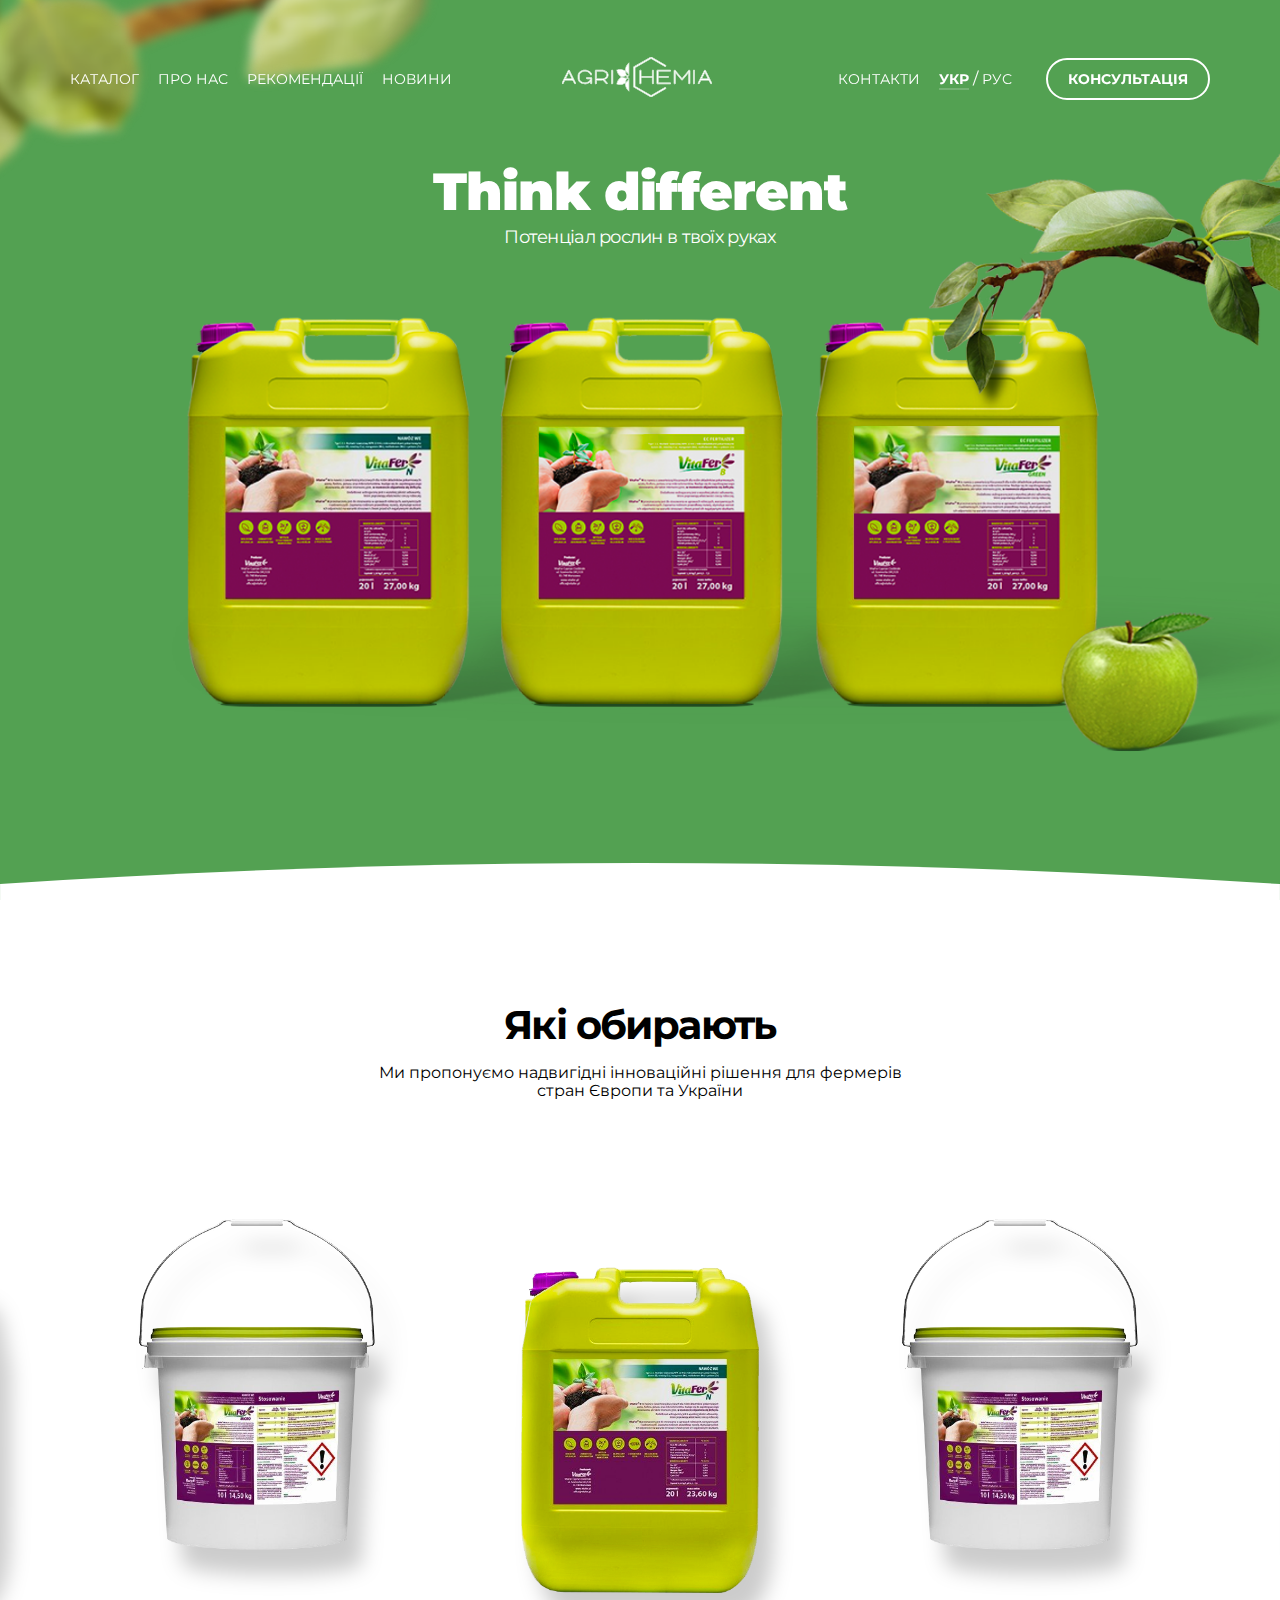
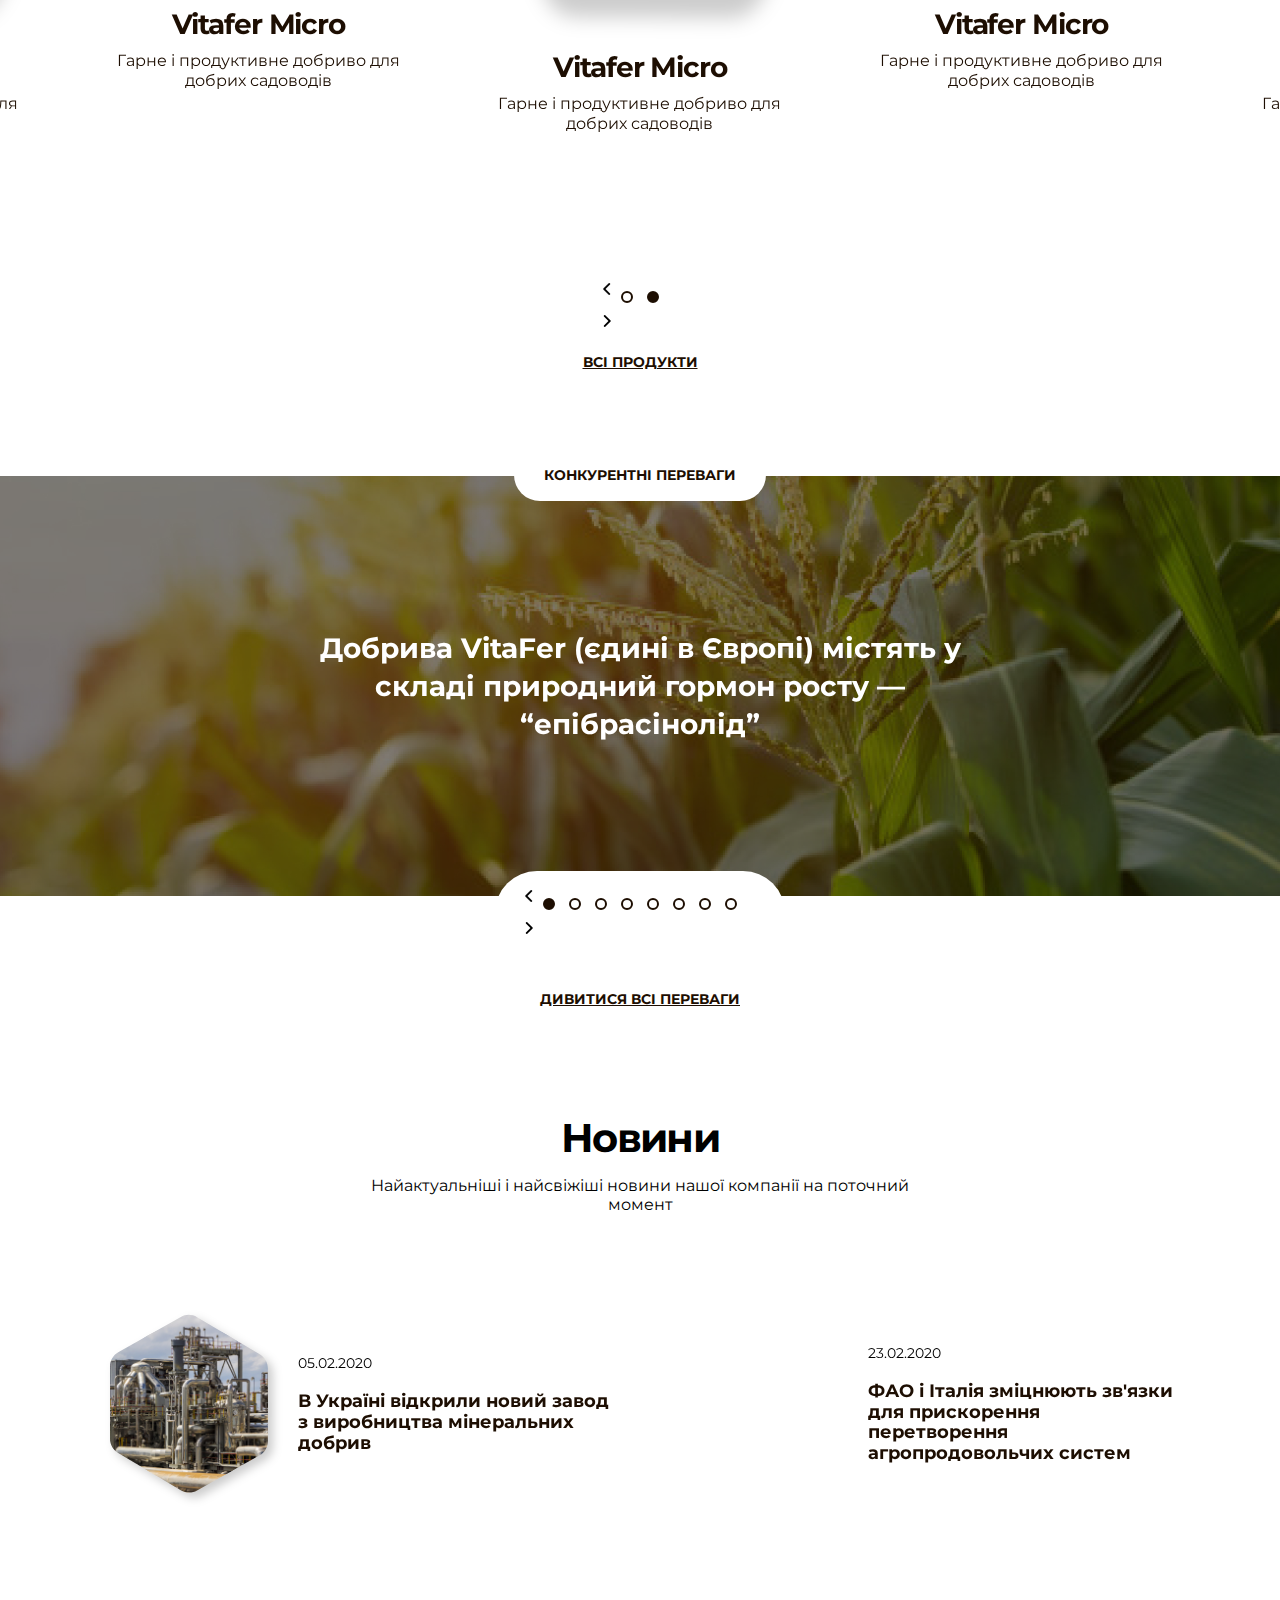
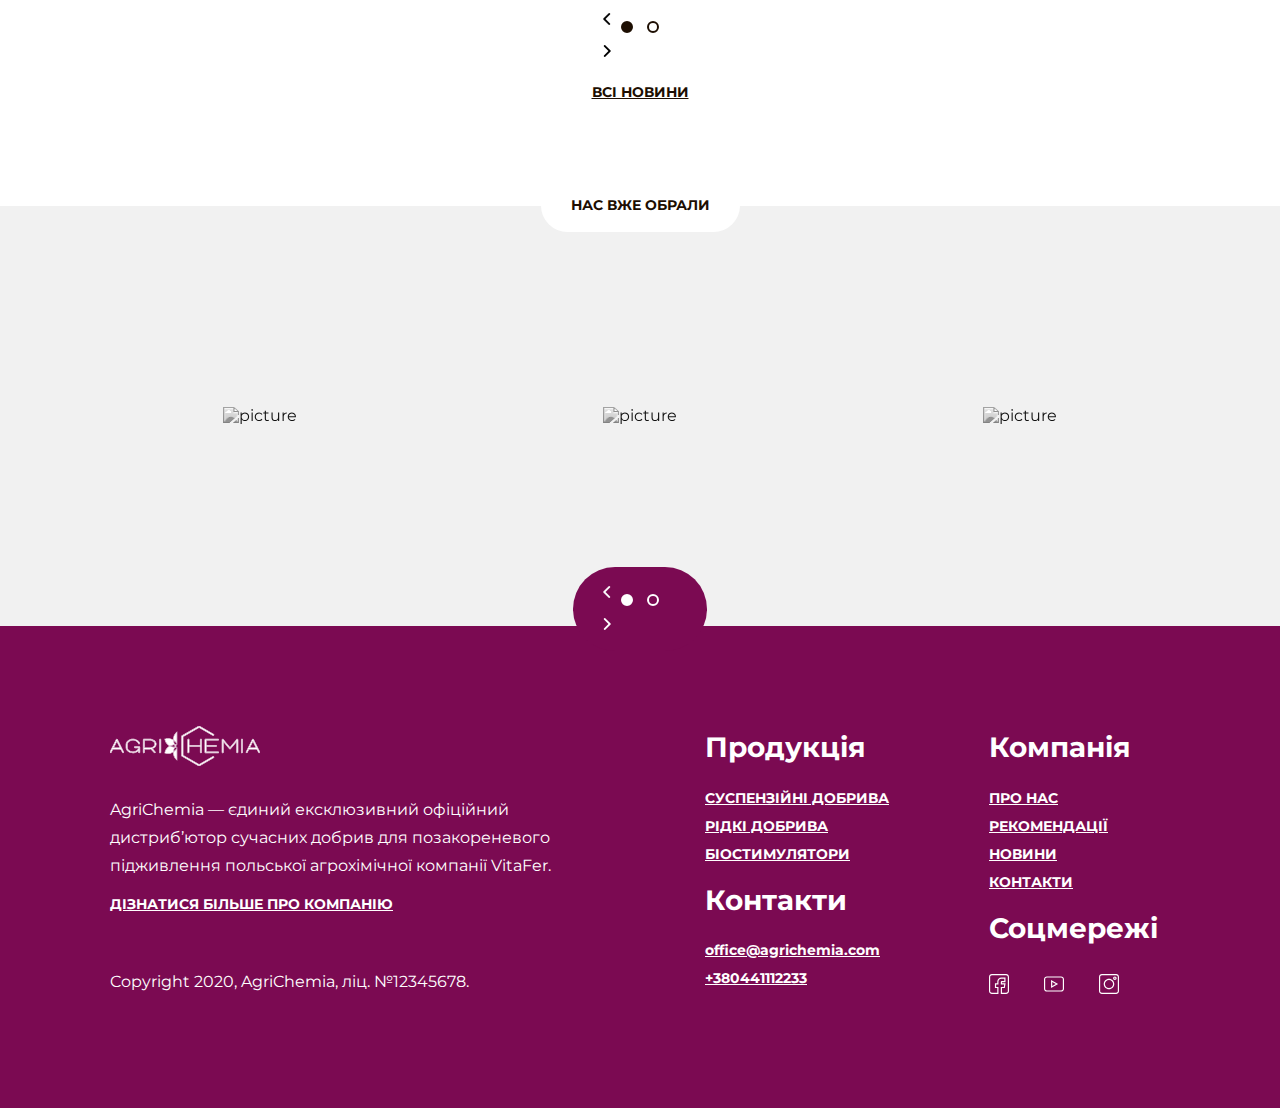
==== commit dd9d6ae4: "change text tags,write alt="picture" in img" ====
--- a/index.html
+++ b/index.html
@@ -503,9 +503,9 @@
       <div class="container">
         <div class="footer-inner">
           <div class="footer-logo">
-            <img class="footer-logo__img" src="images/agrichemia-logo.svg" alt="">
-            <div class="footer-logo__text">AgriChemia — єдиний ексклюзивний офіційний дистриб’ютор сучасних добрив для позакореневого підживлення польської
-            агрохімічної компанії VitaFer.</div>
+            <img class="footer-logo__img" src="images/agrichemia-logo.svg" alt="picture">
+            <p class="footer-logo__text">AgriChemia — єдиний ексклюзивний офіційний дистриб’ютор сучасних добрив для позакореневого підживлення польської
+            агрохімічної компанії VitaFer.</p>
             <a href="#" class="footer-logo__link">Дізнатися більше про компанію</a>
             <div class="footer-logo__copytext">Copyright 2020, AgriChemia, лiц. №12345678.</div>
           </div>
@@ -534,9 +534,9 @@
               </ul>
               <div class="footer-title">Соцмережi</div>
               <div class="footer-info__icons">
-                <a href="#"><img src="images/facebook.svg" alt=""></a>
-                <a href="#"><img src="images/youtube.svg" alt=""></a>
-                <a href="#"><img src="images/instagram.svg" alt=""></a>
+                <a href="#"><img src="images/facebook.svg" alt="picture"></a>
+                <a href="#"><img src="images/youtube.svg" alt="picture"></a>
+                <a href="#"><img src="images/instagram.svg" alt="picture"></a>
               </div>
             </div>
           </div>
--- a/style.css
+++ b/style.css
@@ -5,11 +5,15 @@
 }
 
 body {
-  font-family: 'Montserrat', sans-serif;
+  font-family: "Montserrat", sans-serif;
 }
 
 ul {
   padding: 0;
+}
+
+h1 {
+  margin: 0;
 }
 
 li {
@@ -37,6 +41,12 @@
 .not-list {
   margin-left: 0;
   padding-left: 0;
+}
+
+.container-pages {
+  max-width: 730px;
+  margin: 0 auto;
+  padding: 0 30px;
 }
 
 h1.heading {
@@ -45,6 +55,30 @@
   font-size: 40px;
   line-height: 49px;
   letter-spacing: -0.04em;
+  margin-top: 100px;
+  margin-bottom: 30px;
+  text-align: center;
+}
+
+p.heading__text {
+  max-width: 540px;
+  margin: 0 auto;
+  margin-bottom: 100px;
+}
+
+h4 {
+  font-weight: 700;
+  font-size: 28px;
+  min-width: 540px;
+  margin-top: 0;
+  margin-bottom: 30px;
+}
+
+.style-text {
+  font-size: 18px;
+  line-height: 28px;
+  font-weight: 500;
+  margin-bottom: 30px;
 }
 
 .section__header {
@@ -52,12 +86,11 @@
   background-repeat: no-repeat;
   color: #fff;
 }
-
 .section__header::before {
   position: absolute;
   left: 0;
-  bottom: 0;
-  content: '';
+  bottom: -1px;
+  content: "";
   background-image: url(./images/gutter.svg);
   background-position: center calc(100% + 5px);
   background-repeat: no-repeat;
@@ -65,11 +98,9 @@
   width: 100%;
   height: 100%;
 }
-
 .section__header .text-block {
   padding-top: 160px;
 }
-
 .section__header .text-block .heading {
   font-family: Montserrat;
   font-style: normal;
@@ -80,14 +111,12 @@
   letter-spacing: -0.02em;
   margin: 0;
 }
-
 .section__header .text-block .heading__sub {
   font-family: Montserrat;
   font-style: normal;
   font-weight: 400;
   font-size: 18px;
   line-height: 28px;
-  /* or 156% */
   text-align: center;
   letter-spacing: -0.04em;
   margin: 0;
@@ -102,95 +131,89 @@
   height: 100vh;
   width: 100vw;
 }
-
 .home .navi-father {
+  position: fixed;
   background-color: transparent;
   margin-top: 36px;
 }
-
 .home .navi-father.scrolled {
   background-color: #53a152;
   margin-top: 0;
 }
 
-.home .not-home .section__header {
+.not-home .section__header {
   background-size: cover;
   background-position: center;
   margin-top: 86px;
   height: 514px;
   width: 100vw;
 }
-
-.home .navi-father {
+.not-home .navi-father {
   position: fixed;
-  top: 0;
+  background-color: #53a152;
+}
+
+.not-home {
+  position: relative;
+}
+
+.navi-father,
+.navi-mother {
   left: 0;
   right: 0;
   width: 100vw;
   z-index: 100;
-  -webkit-transition: all 0.3s cubic-bezier(0.33, 1, 0.68, 1);
-  transition: all 0.3s cubic-bezier(0.33, 1, 0.68, 1);
-}
-
-.home .navi-father.scrolled .navi {
+  transition: all 0.3s cubic-bezier(0.33, 1, 0.68, 1);
+}
+.navi-father .navi-father,
+.navi-mother .navi-father {
+  position: fixed;
+  top: 0;
+}
+.navi-father .navi-father.scrolled .navi,
+.navi-mother .navi-father.scrolled .navi {
   height: 66px;
 }
 
-.home .heading__sub.product__slider-sub {
+.heading__sub.product__slider-sub {
   max-width: 540px;
   margin: -15px auto 0 auto;
   padding: 0 30px;
 }
 
-.home .navi {
-  display: -webkit-box;
-  display: -ms-flexbox;
+.navi {
   display: flex;
-  -webkit-box-align: center;
-      -ms-flex-align: center;
-          align-items: center;
-  -webkit-box-orient: horizontal;
-  -webkit-box-direction: normal;
-      -ms-flex-flow: row wrap;
-          flex-flow: row wrap;
+  align-items: center;
+  flex-flow: row wrap;
   height: 86px;
-  -webkit-transition: all 0.3s cubic-bezier(0.33, 1, 0.68, 1);
-  transition: all 0.3s cubic-bezier(0.33, 1, 0.68, 1);
-}
-
-.home .navi-left {
+  transition: all 0.3s cubic-bezier(0.33, 1, 0.68, 1);
+}
+.navi-left {
   margin-left: 0;
   z-index: 1;
 }
-
-.home .navi-center {
+.navi-center {
   margin: 0 auto 0 110px;
   z-index: 0;
 }
-
-.home .navi-center > a img {
+.navi-center > a img {
   width: 150px;
 }
-
-.home .navi-right {
+.navi-right {
   z-index: 2;
 }
-
-.home .navi-right > a,
-.home .navi-right > .lang__selector,
-.home .navi-right > .btn {
+.navi-right > a,
+.navi-right > .lang__selector,
+.navi-right > .btn {
   display: inline;
 }
-
-.home .navi-right > .lang__selector {
+.navi-right > .lang__selector {
   margin-left: 15px;
 }
-
-.home .navi-right > .btn {
+.navi-right > .btn {
   margin-left: 30px;
 }
-
-.home .navi-right > a {
+.navi-right > a {
   position: relative;
   color: #fff;
   font-size: 14px;
@@ -198,31 +221,27 @@
   text-decoration: none;
   text-transform: uppercase;
 }
-
-.home .navi-right > a::before {
+.navi-right > a::before {
   position: absolute;
   top: 0;
   left: 50%;
-  content: '';
+  content: "";
   display: block;
   border-bottom: 2px solid rgba(255, 255, 255, 0.2);
   height: 100%;
   width: 0;
-  -webkit-transition: all 0.3s cubic-bezier(0.33, 1, 0.68, 1);
-  transition: all 0.3s cubic-bezier(0.33, 1, 0.68, 1);
-}
-
-.home .navi-right > a:hover::before {
+  transition: all 0.3s cubic-bezier(0.33, 1, 0.68, 1);
+}
+.navi-right > a:hover::before {
   left: 0;
   width: 100%;
 }
 
-.home .navi-first__item {
+.navi-first__item {
   position: relative;
   display: inline-block;
 }
-
-.home .navi-first__item > a {
+.navi-first__item > a {
   position: relative;
   color: #fff;
   font-size: 14px;
@@ -230,65 +249,51 @@
   text-decoration: none;
   text-transform: uppercase;
 }
-
-.home .navi-first__item > a::before {
+.navi-first__item > a::before {
   position: absolute;
   top: 0;
   left: 50%;
-  content: '';
+  content: "";
   display: block;
   border-bottom: 2px solid rgba(255, 255, 255, 0.2);
   height: 100%;
   width: 0;
-  -webkit-transition: all 0.3s cubic-bezier(0.33, 1, 0.68, 1);
-  transition: all 0.3s cubic-bezier(0.33, 1, 0.68, 1);
-}
-
-.home .navi-first__item > a:hover::before {
+  transition: all 0.3s cubic-bezier(0.33, 1, 0.68, 1);
+}
+.navi-first__item > a:hover::before {
   left: 0;
   width: 100%;
 }
-
-.home .navi-first__item.hovered > a::before {
+.navi-first__item.hovered > a::before {
   left: 0;
   width: 100%;
 }
-
-.home .navi-first__item .sub__menu {
+.navi-first__item .sub__menu {
   position: absolute;
   top: 0;
   display: block;
-  -webkit-transform: scaleY(0);
-          transform: scaleY(0);
+  transform: scaleY(0);
   overflow: hidden;
-  -webkit-transition: all 0.3s cubic-bezier(0.33, 1, 0.68, 1);
   transition: all 0.3s cubic-bezier(0.33, 1, 0.68, 1);
   border-radius: 30px;
   z-index: -1;
-  -webkit-transition-delay: .3s;
-          transition-delay: .3s;
-}
-
-.home .navi-first__item .sub__menu .sub__navi {
+  transition-delay: 0.3s;
+}
+.navi-first__item .sub__menu .sub__navi {
   margin-top: 40px;
   padding: 25px;
   border-radius: 30px;
   border-top-left-radius: 0px;
   background-color: #fff;
   opacity: 0;
-  -webkit-transform: translateY(15px);
-          transform: translateY(15px);
-  -webkit-transition: all 0.3s cubic-bezier(0.33, 1, 0.68, 1);
-  transition: all 0.3s cubic-bezier(0.33, 1, 0.68, 1);
-  -webkit-transition-delay: 0s;
-          transition-delay: 0s;
-}
-
-.home .navi-first__item .sub__menu .sub__navi > li:not(:first-child) {
+  transform: translateY(15px);
+  transition: all 0.3s cubic-bezier(0.33, 1, 0.68, 1);
+  transition-delay: 0s;
+}
+.navi-first__item .sub__menu .sub__navi > li:not(:first-child) {
   margin-top: 15px;
 }
-
-.home .navi-first__item .sub__menu .sub__navi a {
+.navi-first__item .sub__menu .sub__navi a {
   color: #53a152;
   font-size: 14px;
   font-style: normal;
@@ -296,42 +301,31 @@
   font-weight: 400;
   white-space: nowrap;
 }
-
-.home .navi-first__item.hovered .sub__menu {
-  -webkit-transform: scaleY(1);
-          transform: scaleY(1);
-  -webkit-transition-delay: 0s;
-          transition-delay: 0s;
-}
-
-.home .navi-first__item.hovered .sub__menu .sub__navi {
+.navi-first__item.hovered .sub__menu {
+  transform: scaleY(1);
+  transition-delay: 0s;
+}
+.navi-first__item.hovered .sub__menu .sub__navi {
   opacity: 1;
-  -webkit-transform: translateY(0%);
-          transform: translateY(0%);
-  -webkit-transition: all 0.3s cubic-bezier(0.33, 1, 0.68, 1);
-  transition: all 0.3s cubic-bezier(0.33, 1, 0.68, 1);
-  -webkit-transition-delay: .2s;
-          transition-delay: .2s;
-}
-
-.home .navi-first__item:not(:first-child) {
+  transform: translateY(0%);
+  transition: all 0.3s cubic-bezier(0.33, 1, 0.68, 1);
+  transition-delay: 0.2s;
+}
+.navi-first__item:not(:first-child) {
   margin-left: 15px;
 }
-
-.home .navi-first__item.current > a {
+.navi-first__item.current > a {
   font-weight: bold;
 }
-
-.home .navi-first__item.current > a::before {
+.navi-first__item.current > a::before {
   left: 0;
   width: 100%;
 }
 
-.home .lang__selector_item {
+.lang__selector_item {
   display: inline-block;
 }
-
-.home .lang__selector_item > a {
+.lang__selector_item > a {
   position: relative;
   color: #fff;
   font-size: 14px;
@@ -339,77 +333,64 @@
   text-decoration: none;
   text-transform: uppercase;
 }
-
-.home .lang__selector_item > a::before {
+.lang__selector_item > a::before {
   position: absolute;
   top: 0;
   left: 50%;
-  content: '';
+  content: "";
   display: block;
   border-bottom: 2px solid rgba(255, 255, 255, 0.2);
   height: 100%;
   width: 0;
-  -webkit-transition: all 0.3s cubic-bezier(0.33, 1, 0.68, 1);
-  transition: all 0.3s cubic-bezier(0.33, 1, 0.68, 1);
-}
-
-.home .lang__selector_item > a:hover::before {
+  transition: all 0.3s cubic-bezier(0.33, 1, 0.68, 1);
+}
+.lang__selector_item > a:hover::before {
   left: 0;
   width: 100%;
 }
-
-.home .lang__selector_item:not(:first-child)::before {
+.lang__selector_item:not(:first-child)::before {
   position: relative;
-  content: ' / ';
+  content: " / ";
   color: #fff;
   display: inline-block;
 }
-
-.home .lang__selector_item.current > a {
+.lang__selector_item.current > a {
   font-weight: bold;
 }
-
-.home .lang__selector_item.current > a::before {
+.lang__selector_item.current > a::before {
   left: 0;
   width: 100%;
 }
 
-.home .btn {
-  font-family: 'Montserrat', sans-serif;
+.btn {
+  font-family: "Montserrat", sans-serif;
   font-style: normal;
   font-weight: bold;
   font-size: 14px;
   line-height: 28px;
   text-transform: uppercase;
 }
-
-.home .btn__top-menu {
-  -webkit-box-ordinal-group: 5;
-      -ms-flex-order: 4;
-          order: 4;
+.btn__top-menu {
+  order: 4;
   margin-left: auto;
 }
-
-.home .btn__bordered {
+.btn__bordered {
   background-color: transparent;
   border-radius: 50px;
   border: 2px solid #fff;
-  -webkit-box-sizing: border-box;
-          box-sizing: border-box;
+  box-sizing: border-box;
   color: #fff;
   cursor: pointer;
   padding: 5px 20px;
   outline: none;
-  -webkit-transition: all 0.3s cubic-bezier(0.33, 1, 0.68, 1);
-  transition: all 0.3s cubic-bezier(0.33, 1, 0.68, 1);
-}
-
-.home .btn__bordered:hover {
+  transition: all 0.3s cubic-bezier(0.33, 1, 0.68, 1);
+}
+.btn__bordered:hover {
   background-color: #fff;
   color: #53a152;
 }
 
-.home .menu__btn {
+.menu__btn {
   display: none;
   width: 50px;
   height: 50px;
@@ -419,55 +400,47 @@
   z-index: 3;
   background-color: transparent;
 }
-
-.home .menu__btn-list {
+.menu__btn-list {
   padding-left: 40px;
-  z-index: 4;
   width: 100%;
   height: 100vh;
   background-color: #53a152;
   position: absolute;
   top: 49px;
-  -webkit-transform: translate(-200%);
-          transform: translate(-200%);
-  -webkit-transition: .5s;
-  transition: .5s;
-}
-
-.home .menu__btn-list.active {
-  -webkit-transform: translate(0);
-          transform: translate(0);
+  transform: translate(-200%);
+  transition: 0.5s;
+}
+.menu__btn-list > li {
+  margin: 30px 0;
+}
+.menu__btn-list.active {
+  transform: translate(0);
   margin-top: 0;
 }
-
-.home .menu__btn-list a {
+.menu__btn-list a {
   color: #fff;
   font-size: 18px;
   font-weight: 700;
 }
-
-.home .menu__btn-list li:first-child {
+.menu__btn-list li:first-child {
   margin-top: 20px;
 }
-
-.home .menu__btn-list li + li {
+.menu__btn-list li + li {
   margin-top: 15px;
 }
-
-.home .menu__btn-list .heading__list center h1,
-.home .menu__btn-list .heading__sub-list {
+.menu__btn-list .heading__list center h1,
+.menu__btn-list .heading__sub-list {
   text-align: center;
 }
-
-.home .menu__btn-wrapper {
+.menu__btn-wrapper {
   height: 0;
   width: 0;
   position: relative;
 }
 
-.home .menu__btn span,
-.home .menu__btn span::before,
-.home .menu__btn span::after {
+.menu__btn span,
+.menu__btn span::before,
+.menu__btn span::after {
   position: absolute;
   top: 50%;
   margin-top: -1px;
@@ -477,66 +450,57 @@
   width: 24px;
 }
 
-.home .menu__btn span::before,
-.home .menu__btn span::after {
+.menu__btn span::before,
+.menu__btn span::after {
   content: "";
   display: block;
-  -webkit-transition: .5s;
-  transition: .5s;
-}
-
-.home .menu__btn span::before {
-  -webkit-transform: translateY(-6px);
-          transform: translateY(-6px);
-}
-
-.home .menu__btn span::after {
-  -webkit-transform: translateY(6px);
-          transform: translateY(6px);
-}
-
-.home .menu__btn.actived span::before {
-  -webkit-transform: rotate(45deg);
-          transform: rotate(45deg);
-}
-
-.home .menu__btn.actived span::after {
-  -webkit-transform: rotate(-45deg);
-          transform: rotate(-45deg);
-}
-
-.home .menu__btn.actived span {
+  transition: 0.5s;
+}
+
+.menu__btn span::before {
+  transform: translateY(-6px);
+}
+
+.menu__btn span::after {
+  transform: translateY(6px);
+}
+
+.menu__btn.actived span::before {
+  transform: rotate(45deg);
+}
+
+.menu__btn.actived span::after {
+  transform: rotate(-45deg);
+}
+
+.menu__btn.actived span {
   height: 0;
 }
 
-.home .product__slider-text {
+.product__slider-text {
   margin: 100px 0;
   text-align: center;
 }
-
-.home .product__slider__heading, .home .product__slider__description {
+.product__slider__heading, .product__slider__description {
   color: #1d0e02;
   display: block;
   text-align: center !important;
 }
-
-.home .product__slider__heading {
+.product__slider__heading {
   margin-top: 60px;
   font-weight: bold;
   font-size: 28px;
   line-height: 28px;
-  /* or 100% */
   letter-spacing: -0.04em;
 }
-
-.home .product__slider__description {
+.product__slider__description {
   margin: -15px 30px 30px 30px;
   font-weight: 400;
   font-size: 16px;
   line-height: 20px;
 }
 
-.home .all__link {
+.all__link {
   margin-bottom: 80px;
   font-size: 14px;
   line-height: 28px;
@@ -546,42 +510,26 @@
   display: block;
   text-decoration: underline;
   text-transform: uppercase;
-  -webkit-transition: all 0.3s cubic-bezier(0.33, 1, 0.68, 1);
-  transition: all 0.3s cubic-bezier(0.33, 1, 0.68, 1);
-}
-
-.home .all__link:hover {
-  -webkit-text-decoration-color: transparent;
-          text-decoration-color: transparent;
-}
-
-.home .product-slider__image {
-  display: -webkit-box;
-  display: -ms-flexbox;
+  transition: all 0.3s cubic-bezier(0.33, 1, 0.68, 1);
+}
+.all__link:hover {
+  text-decoration-color: transparent;
+}
+
+.product-slider__image {
   display: flex;
-  -webkit-box-orient: horizontal;
-  -webkit-box-direction: normal;
-      -ms-flex-direction: row;
-          flex-direction: row;
-  -webkit-box-pack: center;
-      -ms-flex-pack: center;
-          justify-content: center;
-  -webkit-box-align: end;
-      -ms-flex-align: end;
-          align-items: flex-end;
-}
-
-.home .product-slider__image img {
+  flex-direction: row;
+  justify-content: center;
+  align-items: flex-end;
+}
+.product-slider__image img {
   max-width: 240px;
-  -webkit-filter: drop-shadow(15px 25px 10px rgba(0, 0, 0, 0.2));
-          filter: drop-shadow(15px 25px 10px rgba(0, 0, 0, 0.2));
-  -webkit-transition: all 0.3s cubic-bezier(0.33, 1, 0.68, 1);
-  transition: all 0.3s cubic-bezier(0.33, 1, 0.68, 1);
-  -webkit-transition-duration: .8s;
-          transition-duration: .8s;
-}
-
-.home .swiper-pagination-bullet {
+  filter: drop-shadow(15px 25px 10px rgba(0, 0, 0, 0.2));
+  transition: all 0.3s cubic-bezier(0.33, 1, 0.68, 1);
+  transition-duration: 0.8s;
+}
+
+.swiper-pagination-bullet {
   width: 8px;
   height: 8px;
   background-color: transparent;
@@ -590,37 +538,31 @@
   line-height: 20px;
   font-size: 14px;
 }
-
-.home .swiper-pagination-bullet-active {
+.swiper-pagination-bullet-active {
   background-color: #1d0e02;
 }
 
-.home .product-slider__container {
+.product-slider__container {
   min-height: 460px;
 }
-
-.home .product-slider__container .swiper-button-next::after,
-.home .product-slider__container .swiper-button-prev::after {
+.product-slider__container .swiper-button-next::after, .product-slider__container .swiper-button-prev::after {
   color: #1d0e02;
   font-size: 20px;
   cursor: pointer;
 }
-
-.home .product-slider__container .swiper-button-next .swiper-button-prev,
-.home .product-slider__container .swiper-container-rtl .swiper-button-prev {
+.product-slider__container .swiper-button-next .swiper-button-prev, .product-slider__container .swiper-container-rtl .swiper-button-prev {
   right: 10px;
   left: auto;
 }
-
-.home .product-slider__container .product-slider__container.swiper-container.swiper-container-initialized.swiper-container-horizontal.swiper-container-pointer-events {
+.product-slider__container .product-slider__container.swiper-container.swiper-container-initialized.swiper-container-horizontal.swiper-container-pointer-events {
   min-height: 460px;
 }
 
-.home .advantages__wrapper {
+.advantages__wrapper {
   position: relative;
 }
 
-.home .advantages-btn {
+.advantages-btn {
   color: #1d0e02;
   background-color: #fff;
   border: none;
@@ -630,166 +572,145 @@
   border: 1px solid #1d0e02;
   border-radius: 50px;
   padding: 8px;
-  -webkit-transition: .5s;
-  transition: .5s;
+  transition: 0.5s;
   width: 220px;
   height: 60px;
 }
-
-.home .advantages-btn:hover {
+.advantages-btn:hover {
   background-color: #53a152;
   border: 1px solid #53a152;
   color: #fff;
 }
 
-.home .btn__wrapper {
+.btn__wrapper {
   text-align: center;
   margin-bottom: -10px;
 }
 
-.home .page {
-  padding: 200px 0 30px;
-  max-width: 730px;
-  margin: 0 auto;
-}
-
-.home .page-box {
-  display: -webkit-box;
-  display: -ms-flexbox;
+.offer {
+  margin-bottom: 100px;
+  background-color: #F1F1F1;
+}
+
+.information {
+  padding: 100px 0;
+}
+.information-box {
   display: flex;
   margin-bottom: 30px;
 }
-
-.home .page-box__reverse img, .home .page-box__img {
+.information-box__reverse img, .information-box__img {
   width: 350px;
   height: 220px;
   position: relative;
 }
-
-.home .page-box__text, .home .page-box__text-reverse {
+.information-box__text, .information-box__text-reverse {
   margin-left: 30px;
   line-height: 28px;
   font-size: 18px;
   font-weight: 500;
 }
-
-.home .page-box__text-reverse, .home .page-box__text-reverse-reverse {
+.information-box__text-reverse, .information-box__text-reverse-reverse {
   padding: 0;
   margin-left: 0px;
   margin-right: 30px;
   margin-bottom: 30px;
 }
-
-.home .page .offer.offer-content {
-  max-width: 730px;
-  margin: 0 auto;
-}
-
-.home .page .page-box__text-reverse.page-box__right {
+.information .information-box__text-reverse.information-box__right {
   margin-right: 0;
   margin-left: 30px;
 }
-
-.home .page .big-img {
-  padding-bottom: 30px;
+.information .big-img {
+  margin-bottom: 30px;
   width: 100%;
-}
-
-.home .page .inner-link {
+  display: block;
+}
+.information .inner-link {
   position: absolute;
   bottom: 0;
   width: 100%;
-  display: -webkit-box;
-  display: -ms-flexbox;
   display: flex;
-  -webkit-box-pack: center;
-      -ms-flex-pack: center;
-          justify-content: center;
-  -webkit-box-align: center;
-      -ms-flex-align: center;
-          align-items: center;
+  justify-content: center;
+  align-items: center;
   background: rgba(0, 0, 0, 0.6);
-  -webkit-transition: all .5s;
-  transition: all .5s;
-  height: 0px;
+  height: 100%;
+  opacity: 0;
   overflow: hidden;
-}
-
-.home .page .inner-link img {
-  height: 85px;
+  transition: all 0.3s cubic-bezier(0.33, 1, 0.68, 1);
+  transition-duration: 0.5s;
+}
+.information .inner-link img {
+  height: auto;
   width: 70px;
-}
-
-.home .page .page-box__img:hover .inner-link {
+  transform: scale(0);
+  transition: all 0.3s cubic-bezier(0.33, 1, 0.68, 1);
+  transition-duration: 0.5s;
+}
+.information .information-box__img:hover .inner-link {
   min-height: 100%;
   cursor: pointer;
-}
-
-.home .page .page-box__textreverse {
+  opacity: 1;
+}
+.information .information-box__img:hover .inner-link > a > img {
+  transform: scale(1);
+}
+.information .information-box__img.information-box__image.big-img__inner {
+  height: auto;
+  width: auto;
+}
+.information .information-box__textreverse {
   margin-left: 0;
   margin-right: 30px;
   margin-top: 30px;
 }
-
-.home .page .page-box__reverse {
+.information .information-box__reverse {
   margin-top: 30px;
 }
-
-.home .page .page-box__reverse img {
+.information .information-box__reverse img {
   max-width: 350px;
   max-height: 220px;
 }
-
-.home .page .offer {
+.information .offer {
   padding: 100px 0;
   background-color: #F1F1F1;
 }
-
-.home .page .offer-content {
+.information .offer-content {
   max-width: 810px;
   margin: 0 auto;
   padding: 0 40px;
   margin-bottom: 100px;
   text-align: center;
 }
-
-.home .page .offer-title {
+.information .offer-title {
   font-size: 28px;
   font-weight: 700;
   margin-bottom: 20px;
 }
-
-.home .page .offer-text {
+.information .offer-text {
   font-size: 18px;
   line-height: 28px;
   font-weight: 500;
   margin-bottom: 30px;
 }
 
-.home .gallery {
-  display: -webkit-box;
-  display: -ms-flexbox;
-  display: flex;
-  -webkit-box-pack: start;
-      -ms-flex-pack: start;
-          justify-content: start;
-}
-
-.home .gallery li {
-  width: 33.33%;
-}
-
-.home .text {
-  padding: 100px 0;
-}
-
-.home .swiper-navigation__wrapper {
+.text,
+.about {
+  padding: 100px 0 70px;
+}
+
+.about {
+  background-color: #f1f1f1;
+}
+.about-head {
+  margin-top: 100px;
+}
+
+.swiper-navigation__wrapper {
   position: relative;
   width: 100%;
   z-index: 222;
 }
-
-.home .swiper-navigation__inner {
+.swiper-navigation__inner {
   color: #1d0e02;
   border: none;
   text-transform: uppercase;
@@ -799,31 +720,26 @@
   font-weight: 700;
   border-radius: 50px;
   padding: 18px 30px;
-  -webkit-transition: .5s;
-  transition: .5s;
-}
-
-.home .swiper-navigation__inner .swiper-pagination-bullet {
+  transition: 0.5s;
+}
+.swiper-navigation__inner .swiper-pagination-bullet {
   margin-left: 10px !important;
 }
-
-.home .swiper-navigation__inner .swiper-pagination-bullet:last-child {
+.swiper-navigation__inner .swiper-pagination-bullet:last-child {
   margin-right: 10px;
 }
 
-.home .slider-info {
+.slider-info {
   position: relative;
   margin: 0 auto;
 }
-
-.home .slider-info .advantages-heading__wrapper {
+.slider-info .advantages-heading__wrapper {
   position: absolute;
   margin-top: -27px;
   width: 100%;
   z-index: 2;
 }
-
-.home .slider-info .advantages-heading__wrapper .advantages-heading {
+.slider-info .advantages-heading__wrapper .advantages-heading {
   color: #1d0e02;
   background-color: #fff;
   border: none;
@@ -834,46 +750,35 @@
   font-weight: 700;
   border-radius: 50px;
   padding: 18px 30px;
-  -webkit-transition: .5s;
-  transition: .5s;
-}
-
-.home .slider-info .swiper-scrollbar {
+  transition: 0.5s;
+}
+.slider-info .swiper-scrollbar {
   background: rgba(255, 255, 255, 0.5);
 }
-
-.home .slider-info .swiper-scrollbar-drag {
+.slider-info .swiper-scrollbar-drag {
   background: #53a152;
 }
-
-.home .slider-info .all__link {
+.slider-info .all__link {
   margin-top: 30px;
   margin-bottom: 50px;
 }
-
-.home .slider-info .swiper-navigation__wrapper {
+.slider-info .swiper-navigation__wrapper {
   margin-top: -25px;
 }
 
-.home .slider-info__item {
+.slider-info__item {
   min-height: 420px;
   background-color: rgba(0, 0, 0, 0.5);
   background-blend-mode: multiply;
   background-position: center;
   background-size: cover;
   background-repeat: no-repeat;
-  display: -webkit-box;
-  display: -ms-flexbox;
   display: flex;
-  -webkit-box-pack: center;
-      -ms-flex-pack: center;
-          justify-content: center;
-  -webkit-box-align: center;
-      -ms-flex-align: center;
-          align-items: center;
-}
-
-.home .slider-info__text {
+  justify-content: center;
+  align-items: center;
+}
+
+.slider-info__text {
   max-width: 730px;
   text-align: center;
   color: #fff;
@@ -883,23 +788,17 @@
   padding: 0 40px;
 }
 
-.home .news-mask-svg {
+.news-mask-svg {
   height: auto;
   width: 158px;
 }
 
-.home .slider-news__text {
-  display: -webkit-inline-box;
-  display: -ms-inline-flexbox;
+.slider-news__text {
   display: inline-flex;
-  -webkit-box-orient: vertical;
-  -webkit-box-direction: normal;
-      -ms-flex-direction: column;
-          flex-direction: column;
+  flex-direction: column;
   margin-left: 30px;
 }
-
-.home .slider-news__title {
+.slider-news__title {
   color: #1d0e02;
   display: block;
   margin-top: 20px;
@@ -907,51 +806,36 @@
   font-size: 18px;
   font-weight: 700;
 }
-
-.home .slider-news__item {
-  display: -webkit-box;
-  display: -ms-flexbox;
+.slider-news__item {
   display: flex;
-  -webkit-box-orient: horizontal;
-  -webkit-box-direction: normal;
-      -ms-flex-direction: row;
-          flex-direction: row;
-  -webkit-box-align: center;
-      -ms-flex-align: center;
-          align-items: center;
-  -webkit-box-pack: start;
-      -ms-flex-pack: start;
-          justify-content: flex-start;
+  flex-direction: row;
+  align-items: center;
+  justify-content: flex-start;
   margin-left: 40px;
 }
-
-.home .slider-news__imagewrapper {
+.slider-news__imagewrapper {
   display: inline-block;
   height: 180px;
   width: auto;
 }
-
-.home .slider-news__image {
+.slider-news__image {
   height: 100%;
   width: auto;
 }
-
-.home .slider-news__date {
+.slider-news__date {
   font-size: 14px;
 }
 
-.home .distributors__slider {
+.distributors__slider {
   background-color: #f1f1f1;
 }
-
-.home .distributors__slider .distributors-heading__wrapper {
+.distributors__slider .distributors-heading__wrapper {
   position: absolute;
   margin-top: -27px;
   width: 100%;
   z-index: 2;
 }
-
-.home .distributors__slider .distributors-heading__wrapper .distributors-heading {
+.distributors__slider .distributors-heading__wrapper .distributors-heading {
   color: #1d0e02;
   background-color: #fff;
   border: none;
@@ -962,93 +846,64 @@
   font-weight: 700;
   border-radius: 50px;
   padding: 18px 30px;
-  -webkit-transition: .5s;
-  transition: .5s;
-}
-
-.home .distributors__slider .swiper-navigation__wrapper {
+  transition: 0.5s;
+}
+.distributors__slider .swiper-navigation__wrapper {
   position: absolute;
   bottom: -25px;
 }
-
-.home .distributors__slider .swiper-pagination-bullet {
+.distributors__slider .swiper-pagination-bullet {
   border-color: #fff;
 }
-
-.home .distributors__slider .swiper-pagination-bullet.swiper-pagination-bullet-active {
+.distributors__slider .swiper-pagination-bullet.swiper-pagination-bullet-active {
   background-color: #fff;
   border-color: #fff;
 }
-
-.home .distributors-slider__container {
+.distributors-slider__container {
   position: relative;
   margin: 0 auto;
-  display: -webkit-box;
-  display: -ms-flexbox;
   display: flex;
-  -webkit-box-pack: center;
-      -ms-flex-pack: center;
-          justify-content: center;
-  -webkit-box-align: center;
-      -ms-flex-align: center;
-          align-items: center;
+  justify-content: center;
+  align-items: center;
   min-height: 420px;
 }
-
-.home .distributors-slider__slide > a {
+.distributors-slider__slide > a {
   display: block;
 }
-
-.home .distributors-slider__image {
-  display: -webkit-box;
-  display: -ms-flexbox;
+.distributors-slider__image {
   display: flex;
-  -webkit-box-pack: center;
-      -ms-flex-pack: center;
-          justify-content: center;
-  -webkit-box-align: center;
-      -ms-flex-align: center;
-          align-items: center;
+  justify-content: center;
+  align-items: center;
   border-radius: 120px;
   min-height: 90px;
   max-height: 90px;
 }
-
-.home .distributors-slider__image img {
-  -webkit-filter: grayscale(100);
-          filter: grayscale(100);
+.distributors-slider__image img {
+  filter: grayscale(100);
   max-width: 100%;
   max-height: 60px;
-  -webkit-transition: all 0.3s cubic-bezier(0.33, 1, 0.68, 1);
-  transition: all 0.3s cubic-bezier(0.33, 1, 0.68, 1);
-  -webkit-transition-duration: 1s;
-          transition-duration: 1s;
-}
-
-.home .distributors-slider__image:hover img {
-  -webkit-filter: grayscale(0);
-          filter: grayscale(0);
-}
-
-.home .footer {
+  transition: all 0.3s cubic-bezier(0.33, 1, 0.68, 1);
+  transition-duration: 1s;
+}
+.distributors-slider__image:hover img {
+  filter: grayscale(0);
+}
+
+.footer {
   padding: 100px 0;
   background-color: #7b0a52;
   color: #fff;
 }
-
-.home .footer-inner {
-  display: -webkit-box;
-  display: -ms-flexbox;
+.footer-inner {
   display: flex;
 }
-
-.home .footer-title {
+.footer-title {
   font-size: 28px;
   font-weight: 700;
+  margin-top: 0;
   margin-bottom: 20px;
 }
-
-.home .footer a {
+.footer a {
   color: #fff;
   text-transform: uppercase;
   text-decoration: underline;
@@ -1056,277 +911,228 @@
   line-height: 28px;
   font-weight: 700;
   display: block;
-  -webkit-transition: all 0.3s cubic-bezier(0.33, 1, 0.68, 1);
-  transition: all 0.3s cubic-bezier(0.33, 1, 0.68, 1);
-}
-
-.home .footer a:hover {
-  -webkit-text-decoration-color: transparent;
-          text-decoration-color: transparent;
-}
-
-.home .footer a[href*='email'] {
+  transition: all 0.3s cubic-bezier(0.33, 1, 0.68, 1);
+}
+.footer a:hover {
+  text-decoration-color: transparent;
+}
+.footer a[href*=email] {
   text-transform: lowercase;
 }
-
-.home .footer-logo {
+.footer-logo {
   width: 50%;
   padding-right: 120px;
   padding-left: 40px;
 }
-
-.home .footer-logo__img {
+.footer-logo__img {
   display: block;
   margin-bottom: 30px;
 }
-
-.home .footer-logo__text, .home .footer-logo__copytext {
+.footer-logo__text, .footer-logo__copytext {
   font-size: 16px;
   line-height: 28px;
   margin-bottom: 10px;
 }
-
-.home .footer-logo__copytext {
+.footer-logo__copytext {
   margin-bottom: 0;
   margin-top: 50px;
 }
-
-.home .footer-info {
+.footer-info {
   margin-right: 30px;
   width: 50%;
   padding-top: 5px;
-  display: -webkit-box;
-  display: -ms-flexbox;
   display: flex;
 }
-
-.home .footer-info__links {
+.footer-info__icons {
+  display: flex;
+}
+.footer-info__icons__links {
   margin-bottom: 50px;
 }
-
-.home .footer-info__links:not(:first-child) a {
+.footer-info__icons:not(:first-child) a {
   margin-top: 10px;
 }
-
-.home .footer-info__products {
+.footer-info__products {
   margin-right: 100px;
 }
-
-.home .footer-info__icons {
-  display: -webkit-box;
-  display: -ms-flexbox;
-  display: flex;
-}
-
-.home .footer-info__icons a + a {
+.footer-info a + a {
   margin-left: 35px;
 }
 
-.home .page.offer-content {
+.information.offer-content {
   text-align: center;
   min-width: 730px;
 }
 
-@media (min-width: 1306px) {
-  .home .section__header::before {
-    background-position: center calc(100% + 30px);
-  }
-}
-
-@media all and (min-width: 1200px) and (max-width: 1305px) {
-  .home .section__header::before {
-    background-position: center calc(100% + 15px);
-  }
-}
-
+.filter-title {
+  text-align: center;
+  font-size: 40px;
+  line-height: 48px;
+  text-align: center;
+}
+
+#btnsWrapper {
+  max-width: 730px;
+  margin: 0 auto;
+  text-align: center;
+  margin-bottom: 100px;
+}
+#btnsWrapper .btns {
+  border: none;
+  outline: none;
+  background-color: transparent;
+  cursor: pointer;
+  font-size: 14px;
+  line-height: 28px;
+  font-weight: 500;
+  animation: fadeIn 2s;
+}
+#btnsWrapper .btns.active {
+  color: #53a152;
+}
+
+.filterDiv {
+  float: left;
+  max-width: 240px;
+  text-align: center;
+  display: none;
+  font-size: 16px;
+  line-height: 20px;
+  margin-bottom: 100px;
+  transform: scale(1);
+}
+.filterDiv.show {
+  display: flex;
+  flex-direction: column;
+  transition: all 0.3s cubic-bezier(0.33, 1, 0.68, 1);
+  transition-duration: 0.8s;
+  margin-top: 30px;
+  cursor: pointer;
+  max-width: 33.33%;
+  width: 100%;
+}
+.filterDiv.show.fade-in {
+  animation: fadeIn 2s cubic-bezier(0.33, 1, 0.68, 1);
+}
+.filterDiv.show a {
+  color: #1d0e02;
+}
+.filterDiv.show img {
+  max-width: 240px;
+  filter: drop-shadow(20px 30px 30px rgba(0, 0, 0, 0.25));
+}
+.filterDiv .img-wrapper {
+  position: relative;
+  display: block;
+  transition: all 0.3s cubic-bezier(0.33, 1, 0.68, 1);
+}
+.filterDiv .img-wrapper::after {
+  content: "";
+  position: absolute;
+  left: 0;
+  background-image: url(./images/eye.svg);
+  height: 100%;
+  width: 100%;
+  background-position: center;
+  background-repeat: no-repeat;
+  background-size: auto;
+  opacity: 0;
+  transform: scale(0.5);
+  transition: all 0.3s cubic-bezier(0.33, 1, 0.68, 1);
+}
 @media (min-width: 1200px) {
-  .home .home .section__header {
-    min-height: 800px;
-  }
-  .home .not-home .section__header {
-    min-height: 514px;
-  }
-  .home .product-slider__slide {
-    position: relative;
-    -webkit-transform: scale(1);
-            transform: scale(1);
-    -webkit-transition: all 0.3s cubic-bezier(0.33, 1, 0.68, 1);
-    transition: all 0.3s cubic-bezier(0.33, 1, 0.68, 1);
-    -webkit-transition-duration: .8s;
-            transition-duration: .8s;
-  }
-  .home .product-slider__slide .product-slider__image {
-    -webkit-animation: gravitation 15s cubic-bezier(0.65, 0, 0.35, 1) infinite;
-            animation: gravitation 15s cubic-bezier(0.65, 0, 0.35, 1) infinite;
-  }
-  .home .product-slider__slide .product-slider__image::after {
-    position: absolute;
-    content: '';
-    background-image: url(./images/btn-more.svg);
-    background-position: center;
-    background-repeat: no-repeat;
-    background-size: auto;
-    opacity: 0;
-    -webkit-transform: scale(0.5);
-            transform: scale(0.5);
-    -webkit-filter: drop-shadow(20px 30px 10px rgba(0, 0, 0, 0.25));
-            filter: drop-shadow(20px 30px 10px rgba(0, 0, 0, 0.25));
-    height: 100%;
-    width: 100%;
-    -webkit-transition: all 0.3s cubic-bezier(0.33, 1, 0.68, 1);
-    transition: all 0.3s cubic-bezier(0.33, 1, 0.68, 1);
-  }
-  .home .product-slider__slide:hover {
-    -webkit-transform: scale(1.1);
-            transform: scale(1.1);
-  }
-  .home .product-slider__slide:hover .product-slider__image::after {
+  .filterDiv:hover {
+    transform: scale(1.05);
+  }
+  .filterDiv:hover .img-wrapper::after {
     opacity: 1;
-    -webkit-transform: scale(1);
-            transform: scale(1);
-  }
-  .home .product-slider__slide:hover .product-slider__image img {
-    -webkit-filter: drop-shadow(20px 30px 20px rgba(0, 0, 0, 0.3));
-            filter: drop-shadow(20px 30px 20px rgba(0, 0, 0, 0.3));
-  }
-  .home .product-slider__slide:nth-child(2n) {
-    margin-top: 50px;
-  }
-  .home .product-slider__slide:nth-child(2n) .product-slider__image {
-    -webkit-animation-delay: .5s;
-            animation-delay: .5s;
-  }
-  .home .product-slider__slide:nth-child(3n) .product-slider__image {
-    -webkit-animation-delay: 1s;
-            animation-delay: 1s;
-  }
-  .home .product-slider__slide:nth-child(4n) .product-slider__image {
-    -webkit-animation-delay: 1.5s;
-            animation-delay: 1.5s;
-  }
-  .home .product-slider__slide:nth-child(5n) .product-slider__image {
-    -webkit-animation-delay: 2s;
-            animation-delay: 2s;
-  }
-  .home .product-slider__container {
-    overflow: visible;
-  }
-  .home .distributors-slider__container {
-    overflow: visible;
-  }
-  .home .distributors-slider__slide {
-    -webkit-transform: scale(1);
-            transform: scale(1);
-    -webkit-transition: all 0.3s cubic-bezier(0.33, 1, 0.68, 1);
-    transition: all 0.3s cubic-bezier(0.33, 1, 0.68, 1);
-    -webkit-transition-duration: 1s;
-            transition-duration: 1s;
-  }
-  .home .distributors-slider__slide:hover {
-    -webkit-transform: scale(1.2);
-            transform: scale(1.2);
-  }
-  .home .product-slider__container,
-  .home .slider-news__container {
-    position: relative;
-    overflow: visible;
-  }
-  .home .product-slider__container .swiper-navigation__wrapper,
-  .home .slider-news__container .swiper-navigation__wrapper {
-    margin-top: 100px;
-  }
-  .home .all__link {
-    margin-bottom: 100px;
-  }
-  .home .all__link:hover {
-    color: #53a152;
-  }
-  .home .slider-news__item .news-mask-svg {
-    -webkit-filter: drop-shadow(5px 5px 5px rgba(0, 0, 0, 0.2));
-            filter: drop-shadow(5px 5px 5px rgba(0, 0, 0, 0.2));
-    -webkit-transform: scale(1);
-            transform: scale(1);
-    -webkit-transition: all 0.3s cubic-bezier(0.33, 1, 0.68, 1);
-    transition: all 0.3s cubic-bezier(0.33, 1, 0.68, 1);
-    -webkit-transition-duration: 1s;
-            transition-duration: 1s;
-  }
-  .home .slider-news__item a {
-    -webkit-transition: all 0.3s cubic-bezier(0.33, 1, 0.68, 1);
-    transition: all 0.3s cubic-bezier(0.33, 1, 0.68, 1);
-  }
-  .home .slider-news__item:hover .news-mask-svg {
-    -webkit-filter: drop-shadow(10px 10px 5px rgba(0, 0, 0, 0.2));
-            filter: drop-shadow(10px 10px 5px rgba(0, 0, 0, 0.2));
-    -webkit-transform: scale(1.1);
-            transform: scale(1.1);
-  }
-  .home .slider-news__item:hover a {
-    color: #53a152;
-  }
-}
-
-@-webkit-keyframes gravitation {
-  0% {
-    -webkit-transform: translateY(0);
-            transform: translateY(0);
-  }
-  25% {
-    -webkit-transform: translateY(-15px);
-            transform: translateY(-15px);
-  }
-  50% {
-    -webkit-transform: translateY(15px);
-            transform: translateY(15px);
-  }
-  75% {
-    -webkit-transform: translateY(-15px);
-            transform: translateY(-15px);
-  }
-  100% {
-    -webkit-transform: translateY(0);
-            transform: translateY(0);
-  }
+    transform: scale(1);
+  }
+  .filterDiv:hover .img-wrapper img {
+    animation: gravitation 15s cubic-bezier(0, 0, 0.35, 1) infinite;
+  }
+}
+.filterDiv__inner {
+  display: flex;
+  justify-content: space-start;
+  flex-wrap: wrap;
+}
+.filterDiv .filter-container {
+  margin-top: 20px;
+  overflow: hidden;
+  display: flex;
+  flex-wrap: wrap;
+  justify-content: space-between;
+}
+.filterDiv .filter-text {
+  margin: 30px;
+  margin-bottom: 0;
+}
+.filterDiv .filter-name {
+  font-weight: 700;
+  font-size: 28px;
+  margin-bottom: 10px;
+}
+.filterDiv .filter-info {
+  text-align: center;
+  font-size: 16px;
+  line-height: 20px;
+  font-weight: 500;
+  max-width: 290px;
+  margin: 20px auto 24px;
 }
 
 @keyframes gravitation {
   0% {
-    -webkit-transform: translateY(0);
-            transform: translateY(0);
+    transform: translateY(0);
   }
   25% {
-    -webkit-transform: translateY(-15px);
-            transform: translateY(-15px);
+    transform: translateY(-15px);
   }
   50% {
-    -webkit-transform: translateY(15px);
-            transform: translateY(15px);
+    transform: translateY(15px);
   }
   75% {
-    -webkit-transform: translateY(-15px);
-            transform: translateY(-15px);
+    transform: translateY(-15px);
   }
   100% {
-    -webkit-transform: translateY(0);
-            transform: translateY(0);
-  }
-}
-
+    transform: translateY(0);
+  }
+}
+@keyframes fadeIn {
+  from {
+    opacity: 0;
+    transform: scale(0.9);
+  }
+  to {
+    opacity: 1;
+    transform: scale(1);
+  }
+}
+@keyframes fadeOut {
+  from {
+    opacity: 1;
+  }
+  to {
+    opacity: 0;
+  }
+}
 @media (max-width: 1199px) {
-  .home .swiper-navigation__wrapper {
+  .swiper-navigation__wrapper {
     display: none;
   }
-  .home .slider-news__container.swiper-container.swiper-container-initialized.swiper-container-horizontal.swiper-container-pointer-events {
+
+  .slider-news__container.swiper-container.swiper-container-initialized.swiper-container-horizontal.swiper-container-pointer-events {
     min-height: 240px;
   }
 }
-
 @media (max-width: 1175px) {
-  .home .navi-left {
+  .navi-left {
     margin: 0 auto;
     padding-right: 80px;
   }
-  .home .navi-center {
+
+  .navi-center {
     position: absolute;
     left: 0;
     right: 0;
@@ -1334,251 +1140,527 @@
     margin: 0;
     width: 100vw;
   }
-  .home .navi-right {
+
+  .navi-right {
     margin: 0 auto;
   }
-  .home .navi-right > .btn {
+
+  .navi-right > .btn {
     margin-left: 10px;
   }
-  .home .btn__bordered {
+
+  .btn__bordered {
     padding: 3px 5px;
   }
-  .home .section__header .text-block {
+
+  .section__header .text-block {
     margin-top: 0;
   }
 }
-
 @media all and (max-width: 1140px) {
-  .home .container {
+  .container {
     width: 100%;
     margin: 0 auto;
   }
-  .home .navi-left,
-  .home .btn.btn__top-menu.btn__bordered,
-  .home .navi-right > a {
+
+  .navi-left,
+.btn.btn__top-menu.btn__bordered,
+.navi-right > a {
     display: none;
   }
-  .home .offer-content {
+
+  .offer-content {
     max-width: 810px;
     padding: 0 40px;
   }
-  .home .menu__btn {
+
+  .menu__btn {
     display: block;
   }
-  .home .navi-right {
+
+  .navi-right {
     margin-right: 30px;
   }
-  .home .section__header {
+
+  .section__header {
     background-image: url(./images/agrichemia-header-mobile.png);
     background-size: 100%;
     background-position: center 40%;
   }
-  .home .home .navi {
+
+  .home .navi {
     padding-top: 0;
   }
-}
-
-@media (max-width: 1024px) {
-  .home .product-slider__image img {
+
+  .not-home .navi-father {
+    position: fixed;
+  }
+
+  #btnsWrapper {
+    margin-bottom: 50px;
+    min-width: 100%;
+    display: flex;
+    justify-content: space-around;
+    align-items: center;
+    background-color: #53a152;
+    height: 80px;
+    margin: 0;
+  }
+  #btnsWrapper .btns {
+    color: white;
+    opacity: 0.5;
+  }
+  #btnsWrapper .btns.active {
+    color: white;
+    opacity: 1;
+  }
+
+  .navi-mother {
+    max-height: 60px;
+    bottom: 0;
+    position: fixed;
+  }
+
+  .menu__btn-list {
+    display: flex;
+    justify-content: center;
+    align-items: center;
+    flex-direction: column;
+    padding-left: 0;
+    height: calc(100vh - 108px);
+  }
+  .menu__btn-list > li {
+    margin: 5px 0 5px 0;
+  }
+  .menu__btn-list > li > a {
+    font-weight: 500;
+  }
+}
+@media all and (max-width: 1024px) {
+  .filterDiv.show {
+    max-width: 50%;
+    width: 100%;
+  }
+  .filterDiv.show img {
+    max-width: 220px;
+  }
+
+  .product-slider__image img {
     max-width: 190px;
   }
-  .home .footer-logo {
+
+  .footer .footer-logo {
     padding-right: 50px;
   }
-  .home-info__products {
-    margin-right: 50px;
-  }
-}
-
-@media (max-width: 864px) {
-  .home main {
-    margin: 0  40px;
-  }
-}
-
-@media (max-width: 768px) {
-  .home .page-box__text-reverse img {
+}
+@media all and (max-width: 767px) {
+  .menu__btn {
+    left: 15px;
+  }
+}
+@media all and (max-width: 768px) {
+  .not-home .section__header.categories-header {
+    margin-top: 60px;
+    height: 400px;
+  }
+  .not-home.information {
+    margin: 0 40px;
+    overflow: hidden;
+    padding: 100px 0 50px;
+  }
+  .not-home .information-box__text-reverse img {
     min-width: 100%;
   }
-  .home .section__header {
-    background-image: url(./images/agrichemia-header-mobile.png);
+
+  .section__header {
+    background-image: url("./images/agrichemia-header-mobile.png");
     background-size: 100%;
     background-position: center 84%;
     height: 100vh;
   }
-  .home .section__header .text-block {
+  .section__header .text-block {
     padding-top: 190px;
   }
-  .home .section__header .text-block .heading {
+  .section__header .text-block .heading {
     font-size: 30px;
   }
-  .home .section__header .text-block .heading__sub {
+  .section__header .text-block .heading__sub {
     font-size: 16px;
   }
-  .home .page .page-box__text-reverse.page-box__right {
+
+  .information .information-box__text-reverse.information-box__right {
     margin-left: 0;
     margin-top: 30px;
   }
-  .home .page-box,
-  .home .page-box__reverse {
+
+  .information-box,
+.information-box__reverse {
     display: block;
   }
-  .home .page-box img,
-  .home .page-box__reverse img {
+  .information-box img,
+.information-box__reverse img {
     width: 100%;
   }
-  .home .page-box__text,
-  .home .page-box__reverse__text {
+  .information-box__text,
+.information-box__reverse__text {
     margin-left: 0;
   }
-  .home .page-box__reverse img,
-  .home .page-box__img {
+
+  .information-box__reverse img,
+.information-box__img {
     min-width: 100%;
   }
-  .home .menu__btn {
-    left: 15px;
-  }
-  .home .home .navi-father {
+
+  .home .navi-father {
     margin-top: 0;
-    -webkit-transition: all 0.3s cubic-bezier(0.33, 1, 0.68, 1);
     transition: all 0.3s cubic-bezier(0.33, 1, 0.68, 1);
   }
-  .home .home .navi-father.scrolled .navi {
-    height: 50px;
-  }
-  .home.navi-father {
-    -webkit-transition: all 0.3s cubic-bezier(0.33, 1, 0.68, 1);
+
+  .navi-father {
     transition: all 0.3s cubic-bezier(0.33, 1, 0.68, 1);
   }
-  .home.navi-father.scrolled .navi {
+  .navi-father.scrolled .navi {
     height: 60px;
   }
-  .home .navi {
+
+  .navi {
     height: 60px;
-    -webkit-transition: all 0.3s cubic-bezier(0.33, 1, 0.68, 1);
     transition: all 0.3s cubic-bezier(0.33, 1, 0.68, 1);
   }
-  .home .navi-center > a > img {
+  .navi-center > a > img {
     margin-top: 4px;
     width: 140px;
   }
-  .home .navi-right .lang__selector {
+  .navi-right .lang__selector {
     position: relative;
     margin-right: -15px;
   }
-  .home .navi-right .lang__selector_item.current {
+  .navi-right .lang__selector_item.current {
     display: none;
   }
-  .home .navi-right .lang__selector_item::before {
+  .navi-right .lang__selector_item::before {
     display: none;
   }
-  .home .navi-right .lang__selector_item > a {
+  .navi-right .lang__selector_item > a {
     border: 2px solid #fff;
     border-radius: 50px;
     padding: 1px 6px;
     font-size: 12px;
     font-weight: 600;
   }
-  .home .slider-news__item {
+
+  .slider-news__item {
     padding-left: 40px;
   }
-  .home .slider-info__text {
+
+  .slider-info__text {
     font-size: 20px;
     line-height: 26px;
   }
-  .home .slider-info__item {
+  .slider-info__item {
     min-height: 340px;
   }
-  .home .distributors-slider__container {
+
+  .distributors-slider__container {
     min-height: 200px;
   }
-  .home .footer {
+
+  .footer {
     position: relative;
   }
-  .home .footer-inner {
+  .footer-inner {
     display: block;
   }
-  .home .footer-logo {
+  .footer-logo {
     width: 100%;
     padding-left: 0;
   }
-  .home .footer-logo__img {
+  .footer-logo__img {
     margin: 0 auto;
     padding-bottom: 30px;
   }
-  .home .footer-logo__text {
-    padding-left: 40px;
-  }
-  .home .footer-logo__link {
+  .footer-logo__text {
+    padding: 0 40px;
+  }
+  .footer-logo__link {
     text-align: center;
   }
-  .home .footer-logo__copytext {
+  .footer-logo__copytext {
     position: absolute;
     bottom: 20px;
     left: 40px;
   }
-  .home .footer-info {
+  .footer-info {
     width: 100%;
     margin-top: 30px;
   }
-  .home .footer-info__products {
+  .footer-info__products {
     width: 50%;
     padding-left: 40px;
     margin-right: 50px;
   }
-  .home .footer-info__company {
+  .footer-info__company {
     padding-right: 20px;
   }
 }
-
 @media all and (min-width: 600px) and (max-width: 768px) {
-  .home .slider-news__title {
+  .slider-news__title {
     margin-right: 80px;
   }
-}
-
-@media (max-width: 480px) {
-  .home .slider-news__item {
+
+  .filterDiv.show img {
+    max-width: 200px;
+  }
+}
+@media all and (max-width: 480px) {
+  .not-home .section__header.categories-header {
+    height: 200px;
+  }
+
+  .filterDiv {
+    margin-bottom: 50px;
+  }
+  .filterDiv.show {
+    margin-top: 15px;
+    min-width: 100%;
+  }
+  .filterDiv.show img {
+    max-width: 160px;
+  }
+  .filterDiv .filter-info {
+    margin-bottom: 0;
+  }
+  .filterDiv .filter-name {
+    font-size: 24px;
+  }
+
+  h1.heading {
+    margin-top: 25px;
+    font-size: 24px;
+  }
+
+  .filter-title {
+    font-size: 24px;
+  }
+
+  .slider-news__item {
     padding-left: 0;
     display: block;
     text-align: center;
     margin-left: 0;
   }
-  .home .slider-news__text {
+  .slider-news__text {
     margin-left: 0;
     padding: 0 20px;
   }
-  .home .slider-news__date {
+  .slider-news__date {
     margin-top: 20px;
   }
-  .home .slider-news__title {
+  .slider-news__title {
     margin-right: 0;
   }
-  .home .heading.product__slider-heading,
-  .home .offer-title {
+
+  .information-box__reverse img,
+.information-box__img {
+    width: 100%;
+  }
+
+  .heading.product__slider-heading,
+.offer-title {
     font-size: 22px;
   }
-  .home .distributors-slider__container {
+
+  .offer .heading.product__slider-heading,
+.offer .offer-title {
+    font-size: 16px;
+    font-weight: 700;
+    margin-bottom: 30px;
+  }
+  .offer .product__slider-text {
+    margin: 50px 0;
+  }
+
+  .distributors-slider__container {
     min-height: 120px;
   }
-  .home .footer a {
+
+  .footer a {
     display: block;
     margin: 0 auto;
-  }
-  .home .footer-info {
+    line-height: 48px;
+  }
+  .footer-title {
+    margin-top: 30px;
+  }
+  .footer-info {
     display: block;
   }
-  .home .footer-info__products {
+  .footer-info__products {
     width: 100%;
     text-align: center;
     padding-left: 0;
     margin-bottom: 30px;
   }
-  .home .footer-info__company {
+  .footer-info__company {
     text-align: center;
-  }
-  .home .footer-logo__text {
+    padding-right: 0;
+  }
+  .footer-logo__text {
     text-align: center;
   }
-}
-/*# sourceMappingURL=style.css.map */+  .footer-logo__copytext {
+    text-align: center;
+  }
+
+  #btnsWrapper {
+    margin-bottom: 50px;
+    min-width: 100%;
+    display: inline-block;
+    white-space: nowrap;
+    background-color: #53a152;
+    height: auto;
+    margin: 0;
+    line-height: 60px;
+    overflow-x: auto;
+    -ms-overflow-style: none;
+    overflow: -moz-scrollbars-none;
+    scrollbar-width: none;
+  }
+  #btnsWrapper::-webkit-scrollbar {
+    background: transparent;
+    height: 0;
+  }
+  #btnsWrapper .btns {
+    color: #fff;
+    opacity: 0.5;
+    margin-left: 5px;
+    margin-right: 5px;
+  }
+  #btnsWrapper .btns:first-child {
+    margin-left: 7px;
+  }
+  #btnsWrapper .btns:last-child {
+    margin-right: 7px;
+  }
+  #btnsWrapper .btns.active {
+    color: #fff;
+    opacity: 1;
+  }
+}
+@media all and (min-width: 1306px) {
+  .section__header::before {
+    background-position: center calc(100% + 30px);
+  }
+}
+@media all and (min-width: 1200px) and (max-width: 1305px) {
+  .section__header::before {
+    background-position: center calc(100% + 15px);
+  }
+}
+@media all and (min-width: 1200px) {
+  .home .section__header {
+    min-height: 800px;
+  }
+
+  .not-home .section__header {
+    min-height: 514px;
+  }
+
+  .product-slider__slide {
+    position: relative;
+    transform: scale(1);
+    transition: all 0.3s cubic-bezier(0.33, 1, 0.68, 1);
+    transition-duration: 0.8s;
+  }
+  .product-slider__slide .product-slider__image {
+    animation: gravitation 15s cubic-bezier(0.65, 0, 0.35, 1) infinite;
+  }
+  .product-slider__slide .product-slider__image::after {
+    position: absolute;
+    content: "";
+    background-image: url(./images/btn-more.svg);
+    background-position: center;
+    background-repeat: no-repeat;
+    background-size: auto;
+    opacity: 0;
+    transform: scale(0.5);
+    filter: drop-shadow(20px 30px 10px rgba(0, 0, 0, 0.25));
+    height: 100%;
+    width: 100%;
+    transition: all 0.3s cubic-bezier(0.33, 1, 0.68, 1);
+  }
+  .product-slider__slide:hover {
+    transform: scale(1.1);
+  }
+  .product-slider__slide:hover .product-slider__image::after {
+    opacity: 1;
+    transform: scale(1);
+  }
+  .product-slider__slide:hover .product-slider__image img {
+    filter: drop-shadow(20px 30px 20px rgba(0, 0, 0, 0.3));
+  }
+  .product-slider__slide:nth-child(2n) {
+    margin-top: 50px;
+  }
+  .product-slider__slide:nth-child(2n) .product-slider__image {
+    animation-delay: 0.5s;
+  }
+  .product-slider__slide:nth-child(3n) .product-slider__image {
+    animation-delay: 1s;
+  }
+  .product-slider__slide:nth-child(4n) .product-slider__image {
+    animation-delay: 1.5s;
+  }
+  .product-slider__slide:nth-child(5n) .product-slider__image {
+    animation-delay: 2s;
+  }
+  .product-slider__container {
+    overflow: visible;
+  }
+
+  .distributors-slider__container {
+    overflow: visible;
+  }
+  .distributors-slider__slide {
+    transform: scale(1);
+    transition: all 0.3s cubic-bezier(0.33, 1, 0.68, 1);
+    transition-duration: 1s;
+  }
+  .distributors-slider__slide:hover {
+    transform: scale(1.2);
+  }
+
+  .product-slider__container,
+.slider-news__container {
+    position: relative;
+    overflow: visible;
+  }
+  .product-slider__container .swiper-navigation__wrapper,
+.slider-news__container .swiper-navigation__wrapper {
+    margin-top: 100px;
+  }
+
+  .all__link {
+    margin-bottom: 100px;
+  }
+  .all__link:hover {
+    color: #53a152;
+  }
+
+  .slider-news__item .news-mask-svg {
+    filter: drop-shadow(5px 5px 5px rgba(0, 0, 0, 0.2));
+    transform: scale(1);
+    transition: all 0.3s cubic-bezier(0.33, 1, 0.68, 1);
+    transition-duration: 1s;
+  }
+  .slider-news__item a {
+    transition: all 0.3s cubic-bezier(0.33, 1, 0.68, 1);
+  }
+  .slider-news__item:hover .news-mask-svg {
+    filter: drop-shadow(10px 10px 5px rgba(0, 0, 0, 0.2));
+    transform: scale(1.1);
+  }
+  .slider-news__item:hover a {
+    color: #53a152;
+  }
+}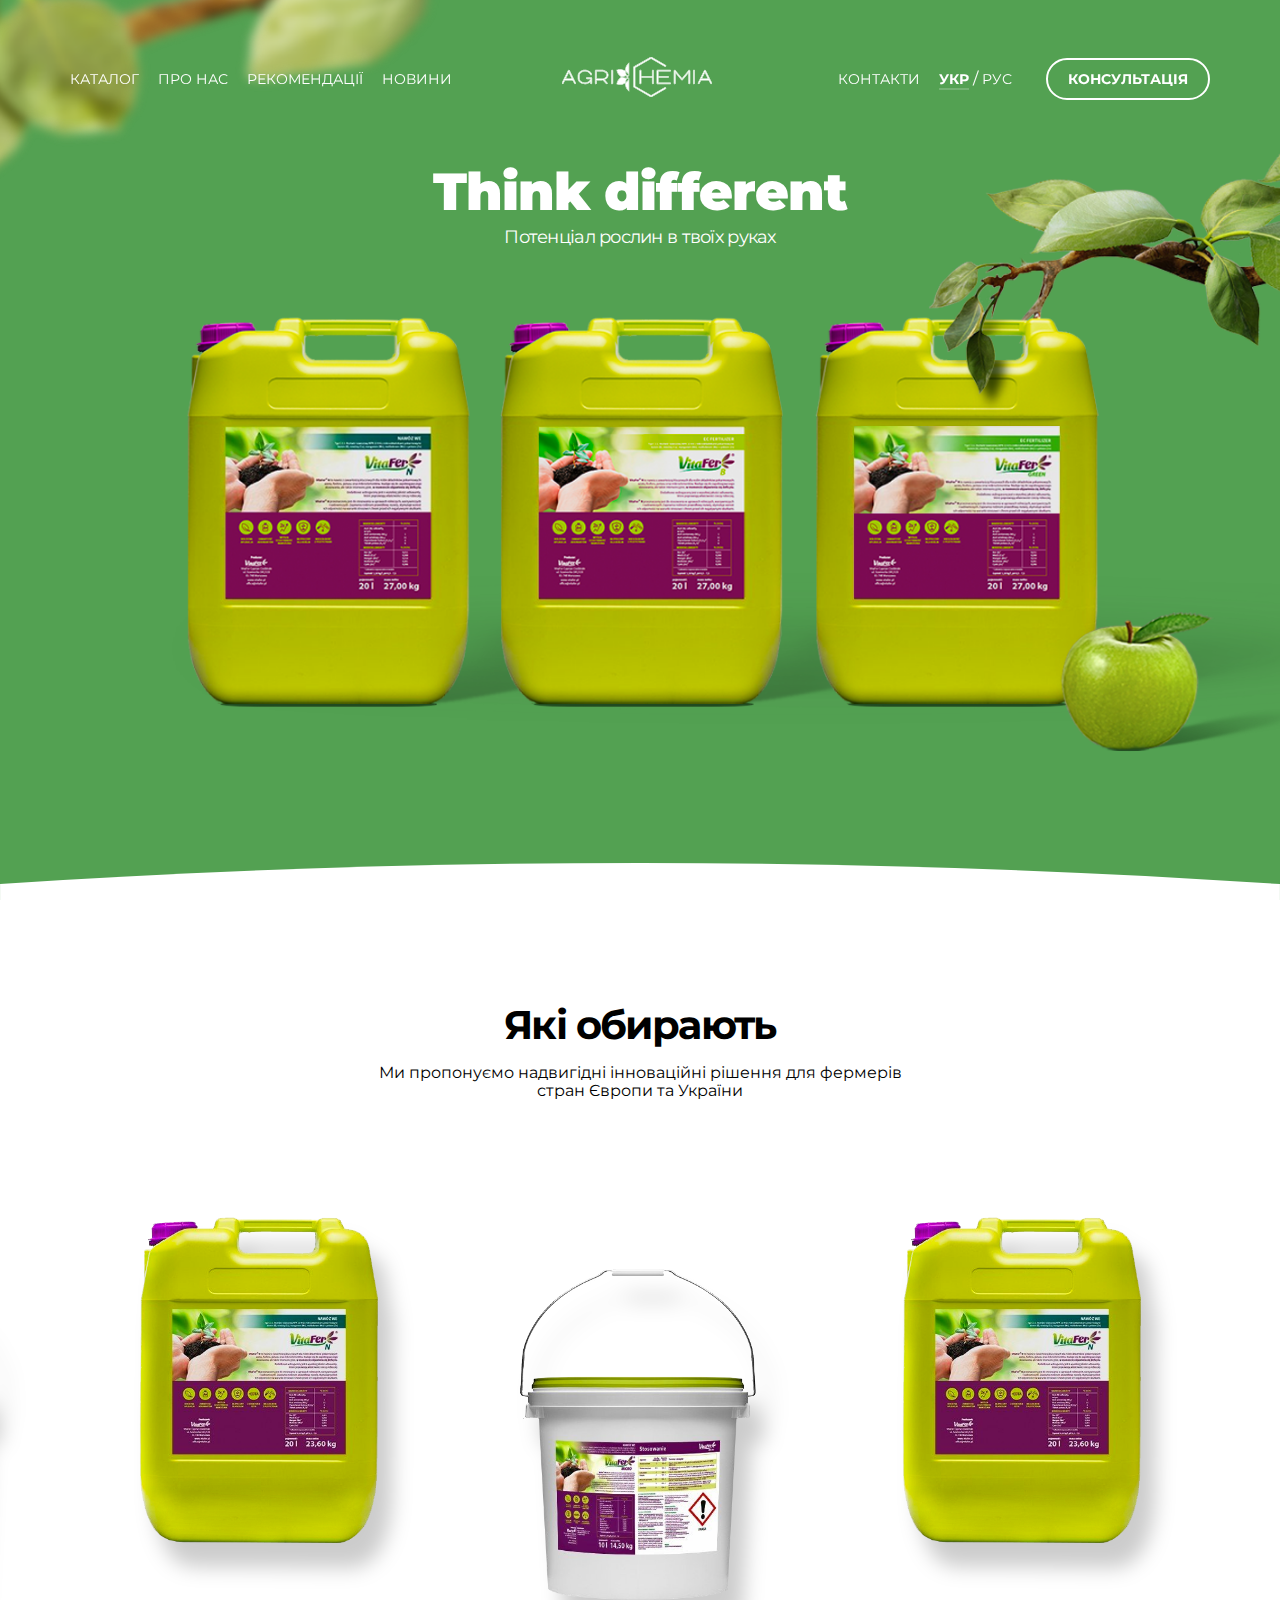
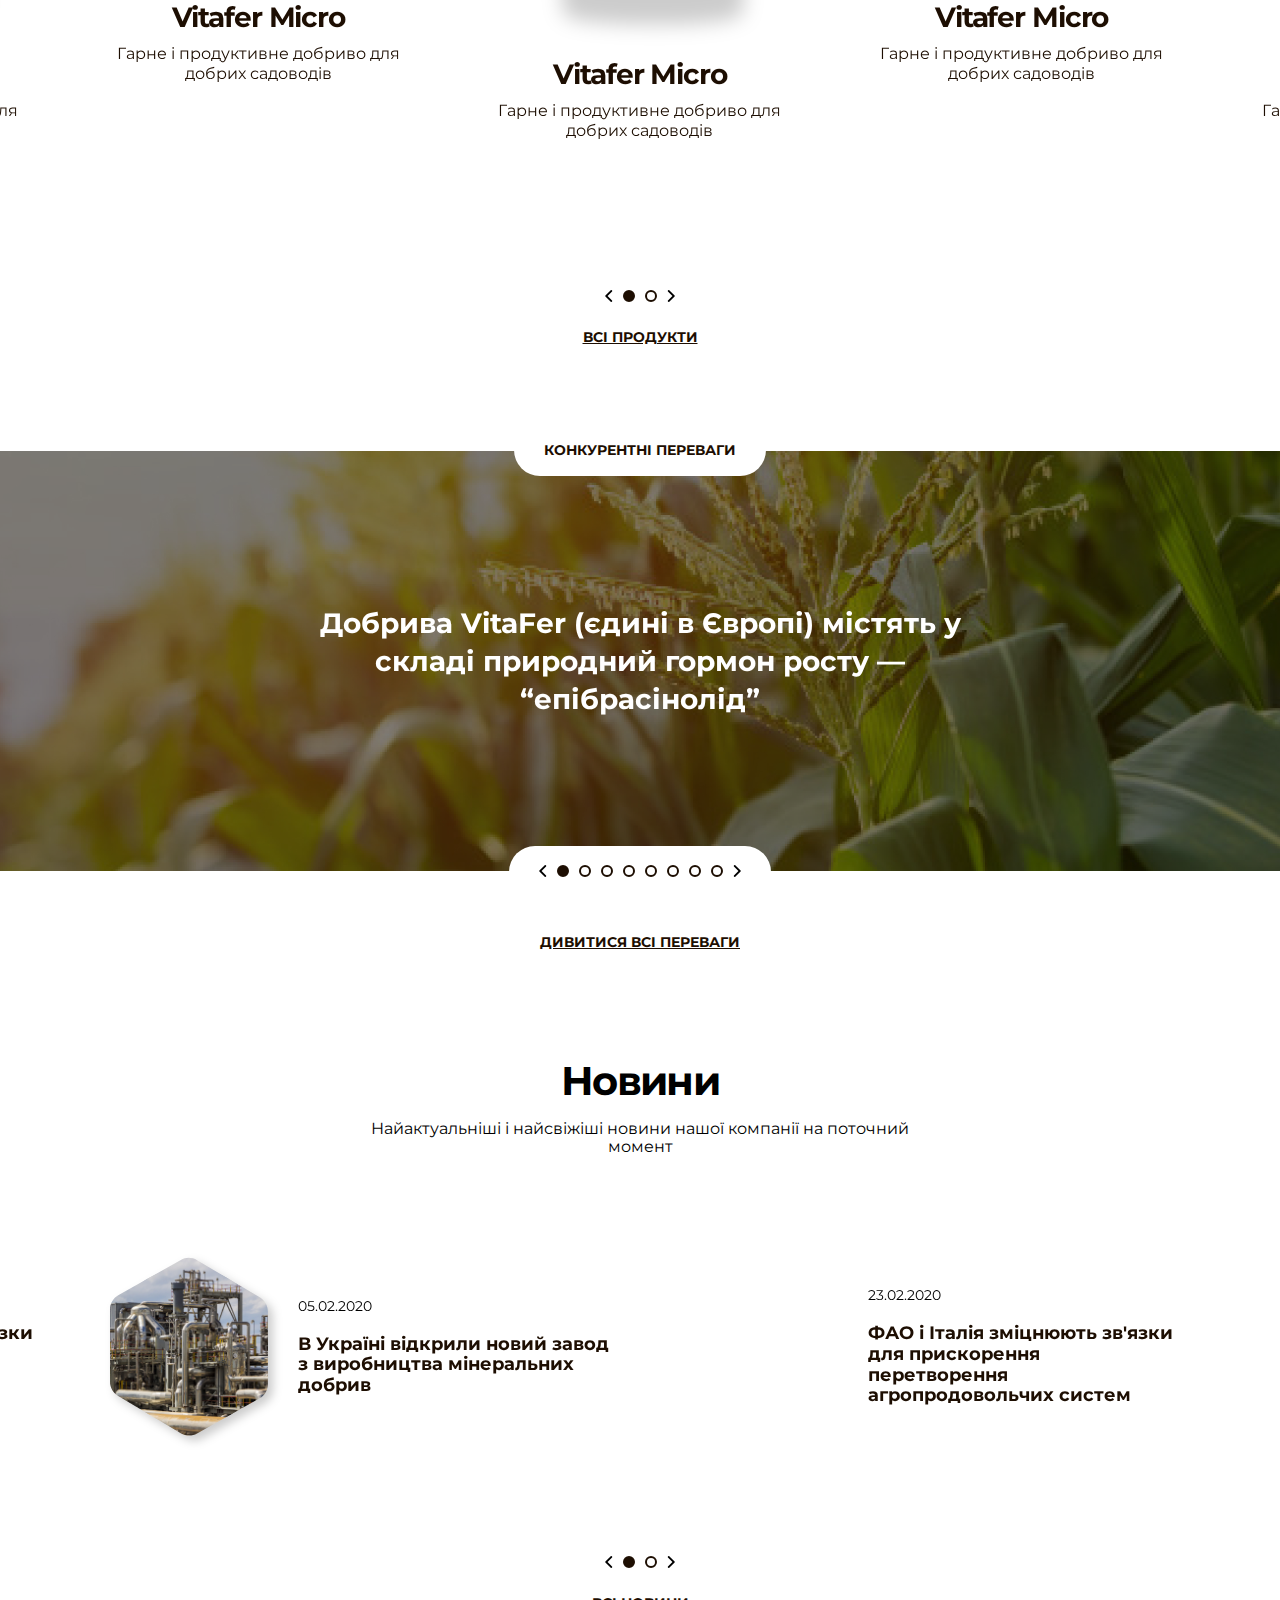
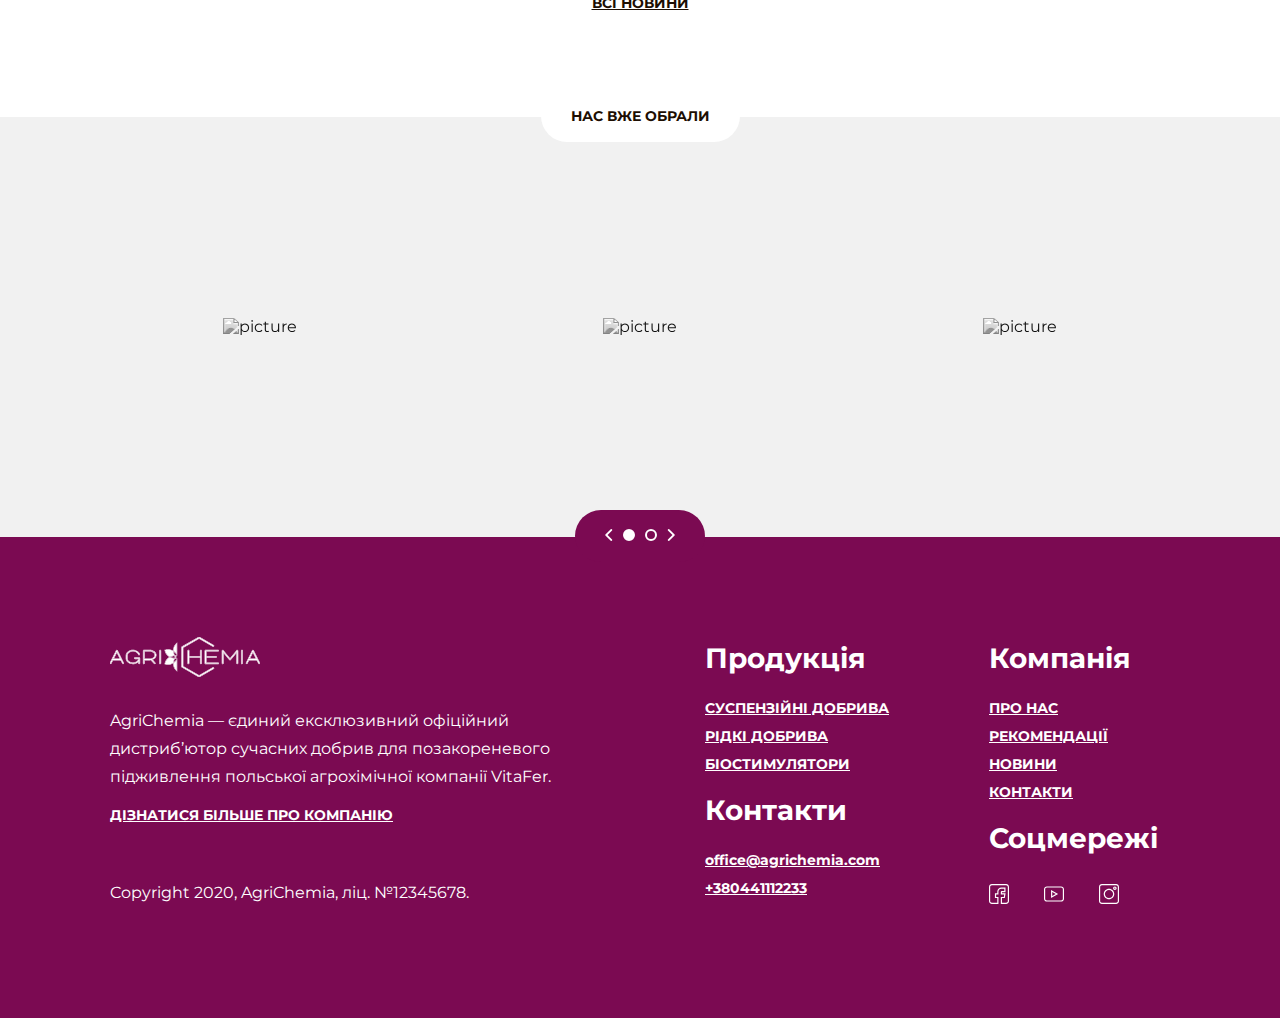
==== commit 2fbd28ae: "finish work with about,categories,index,information pages,link local slider functions,replace css,sc" ====
--- a/index.html
+++ b/index.html
@@ -5,10 +5,10 @@
   <meta charset="UTF-8">
   <meta http-equiv="X-UA-Compatible" content="IE=edge">
   <meta name="viewport" content="width=device-width, initial-scale=1.0">
-  <title>Document</title>
-  <link rel="stylesheet" href="https://unpkg.com/swiper/swiper-bundle.min.css"/>
+  <title>Home page</title>
+  <link rel="stylesheet" href="./css/swiper-bundle.min.css">
   <link rel="stylesheet" href="./css/normalize.css">
-  <link rel="stylesheet" href="./style.css">
+  <link rel="stylesheet" href="./css/style.css">
 </head>
 <body class="home">
   <div class="navi-father">
@@ -19,7 +19,6 @@
             <span></span>
           </a>
         </a>
-
         <ul class="menu__btn-list">
           <li><a href="#">Про нас</a></li>
           <li><a href="#">Рекомендації</a></li>
@@ -28,9 +27,7 @@
           <li><a href="#">Консультацiя</a></li>
           <li><a href="#">Каталог</a></li>
         </ul>
-
         <div class="navi-left">
-
           <menu class="not-list navi__first">
             <li class="navi-first__item">
               <a href="#">Каталог</a>
@@ -80,7 +77,7 @@
   </div>
   </div>
   <header class="section__header">
-    <div class="container">
+    <div class="container-header">
       <div class="text-block">
         <h1 class="heading">Think different</h1>
         <p class="heading__sub">Потенціал рослин в твоїх руках</p>
@@ -403,9 +400,6 @@
       </div>
       <a href="#" class="all__link">Всi новини</a>
     </section>
-
-
-
     <section class="distributors__slider">
       <div class="distributors-heading__wrapper">
         <h3 class="distributors-heading">Нас вже обрали</h3>
@@ -414,17 +408,14 @@
         <div class="distributors__slider-text">
         </div>
         <div class="distributors-slider__container swiper-container">
-
           <div class="distributors-slider__wrapper swiper-wrapper">
-
             <div class="distributors-slider__slide swiper-slide">
               <a href="#">
                 <figure class="distributors-slider__image">
                   <img src="https://danishagro.com/Admin/Public/DWSDownload.aspx?File=%2FFiles%2FFiles%2FDanishAgroCOM%2FPress+logos%2FSwedish_Agro.png" alt="picture">
                 </figure>
               </a>
-            </div>
-            
+            </div>           
             <div class="distributors-slider__slide swiper-slide">
               <a href="#">
                 <figure class="distributors-slider__image">
@@ -432,15 +423,13 @@
                 </figure>
               </a>
             </div>
-
             <div class="distributors-slider__slide swiper-slide">
               <a href="#">
                 <figure class="distributors-slider__image">
                   <img src="https://iconape.com/wp-content/png_logo_vector/parle-agro-logo.png" alt="picture">
                 </figure>
               </a>
-            </div>
-            
+            </div>           
             <div class="distributors-slider__slide swiper-slide">
               <a href="#">
                 <figure class="distributors-slider__image">
@@ -454,8 +443,7 @@
                   <img src="https://danishagro.com/Admin/Public/DWSDownload.aspx?File=%2FFiles%2FFiles%2FDanishAgroCOM%2FPress+logos%2FSwedish_Agro.png" alt="picture">
                 </figure>
               </a>
-            </div>
-            
+            </div>           
             <div class="distributors-slider__slide swiper-slide">
               <a href="#">
                 <figure class="distributors-slider__image">
@@ -463,15 +451,13 @@
                 </figure>
               </a>
             </div>
-
             <div class="distributors-slider__slide swiper-slide">
               <a href="#">
                 <figure class="distributors-slider__image">
                   <img src="https://iconape.com/wp-content/png_logo_vector/parle-agro-logo.png" alt="picture">
                 </figure>
               </a>
-            </div>
-            
+            </div>           
             <div class="distributors-slider__slide swiper-slide">
               <a href="#">
                 <figure class="distributors-slider__image">
@@ -479,7 +465,6 @@
                 </figure>
               </a>
             </div>
-
           </div>
           <div class="swiper-navigation__wrapper">
             <div class="swiper-navigation__inner bg-violet">
@@ -529,8 +514,7 @@
                 <li><a href="#">Про нас</a></li>
                 <li><a href="#">РЕКОМЕНДАЦІЇ</a></li>          
                 <li><a href="#">Новини</a></li>
-                <li><a href="#">Контакти</a></li>
-                
+                <li><a href="#">Контакти</a></li>            
               </ul>
               <div class="footer-title">Соцмережi</div>
               <div class="footer-info__icons">
@@ -544,9 +528,7 @@
       </div>
     </footer>
   </main>
-  <script src="https://unpkg.com/swiper/swiper-bundle.min.js"></script>
+  <script src="./js/swiper-bundle.min.js"></script>
   <script src="./js/main.js"></script>
-
   <body>
-
 </html>--- a/css/style.css
+++ b/css/style.css
@@ -0,0 +1,1965 @@
+@import url("https://fonts.googleapis.com/css2?family=Montserrat:wght@400;500;600;700;800;900&display=swap");
+html,
+body {
+  overflow-x: hidden;
+}
+
+body {
+  font-family: 'Montserrat', sans-serif;
+}
+
+ul {
+  padding: 0;
+}
+
+h1 {
+  margin: 0;
+}
+
+li {
+  list-style-type: none;
+}
+
+a {
+  text-decoration: none;
+}
+
+.bg-white {
+  background-color: #fff;
+}
+
+.bg-violet {
+  background-color: #7b0a52;
+}
+
+.container {
+  width: 100%;
+  max-width: 1140px;
+  margin: 0 auto;
+}
+
+.not-list {
+  margin-left: 0;
+  padding-left: 0;
+}
+
+.container-pages {
+  max-width: 730px;
+  margin: 0 auto;
+  padding: 0 30px;
+}
+
+h1.heading {
+  font-style: normal;
+  font-weight: bold;
+  font-size: 40px;
+  line-height: 49px;
+  letter-spacing: -0.04em;
+  margin-top: 100px;
+  margin-bottom: 30px;
+  text-align: center;
+}
+
+p.heading__text {
+  max-width: 540px;
+  margin: 0 auto;
+  margin-bottom: 100px;
+}
+
+h4 {
+  font-weight: 700;
+  font-size: 28px;
+  min-width: 540px;
+  margin-top: 0;
+  margin-bottom: 30px;
+}
+
+.style-text {
+  font-size: 18px;
+  line-height: 28px;
+  font-weight: 500;
+  margin-bottom: 30px;
+}
+
+.section__header {
+  position: relative;
+  background-repeat: no-repeat;
+  color: #fff;
+}
+
+.section__header::before {
+  position: absolute;
+  left: 0;
+  bottom: -1px;
+  content: '';
+  background-image: url(../images/gutter.svg);
+  background-position: center calc(100% + 5px);
+  background-repeat: no-repeat;
+  background-size: 100%;
+  width: 100%;
+  height: 100%;
+}
+
+.section__header .text-block {
+  padding-top: 160px;
+}
+
+.section__header .text-block .heading {
+  font-family: Montserrat;
+  font-style: normal;
+  font-weight: 900;
+  font-size: 52px;
+  line-height: 63px;
+  text-align: center;
+  letter-spacing: -0.02em;
+  margin: 0;
+}
+
+.section__header .text-block .heading__sub {
+  font-family: Montserrat;
+  font-style: normal;
+  font-weight: 400;
+  font-size: 18px;
+  line-height: 28px;
+  text-align: center;
+  letter-spacing: -0.04em;
+  margin: 0;
+}
+
+.home .section__header {
+  background-color: #53a152;
+  background-image: url(../images/agrichemia-header.png);
+  background-size: cover;
+  background-position: center -76px;
+  margin-top: 0;
+  height: 100vh;
+  width: 100vw;
+}
+
+.home .navi-father {
+  position: fixed;
+  background-color: transparent;
+  margin-top: 36px;
+}
+
+.home .navi-father.scrolled {
+  background-color: #53a152;
+  margin-top: 0;
+}
+
+.not-home .section__header {
+  background-size: cover;
+  background-position: center;
+  margin-top: 86px;
+  height: 514px;
+  width: 100vw;
+}
+
+.not-home .navi-father {
+  position: fixed;
+  background-color: #53a152;
+}
+
+.not-home {
+  position: relative;
+}
+
+.navi-father,
+.navi-mother {
+  left: 0;
+  right: 0;
+  width: 100vw;
+  z-index: 100;
+  -webkit-transition: all 0.3s cubic-bezier(0.33, 1, 0.68, 1);
+  transition: all 0.3s cubic-bezier(0.33, 1, 0.68, 1);
+}
+
+.navi-father .navi-father,
+.navi-mother .navi-father {
+  position: fixed;
+  top: 0;
+}
+
+.navi-father .navi-father.scrolled .navi,
+.navi-mother .navi-father.scrolled .navi {
+  height: 66px;
+}
+
+.heading__sub.product__slider-sub {
+  max-width: 540px;
+  margin: -15px auto 0 auto;
+  padding: 0 30px;
+}
+
+.navi {
+  display: -webkit-box;
+  display: -ms-flexbox;
+  display: flex;
+  -webkit-box-align: center;
+      -ms-flex-align: center;
+          align-items: center;
+  -webkit-box-orient: horizontal;
+  -webkit-box-direction: normal;
+      -ms-flex-flow: row wrap;
+          flex-flow: row wrap;
+  height: 86px;
+  -webkit-transition: all 0.3s cubic-bezier(0.33, 1, 0.68, 1);
+  transition: all 0.3s cubic-bezier(0.33, 1, 0.68, 1);
+}
+
+.navi-left {
+  margin-left: 0;
+  z-index: 1;
+}
+
+.navi-center {
+  margin: 0 auto 0 110px;
+  z-index: 0;
+}
+
+.navi-center > a img {
+  width: 150px;
+}
+
+.navi-right {
+  z-index: 2;
+}
+
+.navi-right > a,
+.navi-right > .lang__selector,
+.navi-right > .btn {
+  display: inline;
+}
+
+.navi-right > .lang__selector {
+  margin-left: 15px;
+}
+
+.navi-right > .btn {
+  margin-left: 30px;
+}
+
+.navi-right > a {
+  position: relative;
+  color: #fff;
+  font-size: 14px;
+  font-style: normal;
+  text-decoration: none;
+  text-transform: uppercase;
+}
+
+.navi-right > a::before {
+  position: absolute;
+  top: 0;
+  left: 50%;
+  content: '';
+  display: block;
+  border-bottom: 2px solid rgba(255, 255, 255, 0.2);
+  height: 100%;
+  width: 0;
+  -webkit-transition: all 0.3s cubic-bezier(0.33, 1, 0.68, 1);
+  transition: all 0.3s cubic-bezier(0.33, 1, 0.68, 1);
+}
+
+.navi-right > a:hover::before {
+  left: 0;
+  width: 100%;
+}
+
+.navi-first__item {
+  position: relative;
+  display: inline-block;
+}
+
+.navi-first__item > a {
+  position: relative;
+  color: #fff;
+  font-size: 14px;
+  font-style: normal;
+  text-decoration: none;
+  text-transform: uppercase;
+}
+
+.navi-first__item > a::before {
+  position: absolute;
+  top: 0;
+  left: 50%;
+  content: '';
+  display: block;
+  border-bottom: 2px solid rgba(255, 255, 255, 0.2);
+  height: 100%;
+  width: 0;
+  -webkit-transition: all 0.3s cubic-bezier(0.33, 1, 0.68, 1);
+  transition: all 0.3s cubic-bezier(0.33, 1, 0.68, 1);
+}
+
+.navi-first__item > a:hover::before {
+  left: 0;
+  width: 100%;
+}
+
+.navi-first__item.hovered > a::before {
+  left: 0;
+  width: 100%;
+}
+
+.navi-first__item .sub__menu {
+  position: absolute;
+  top: 0;
+  display: block;
+  -webkit-transform: scaleY(0);
+          transform: scaleY(0);
+  overflow: hidden;
+  -webkit-transition: all 0.3s cubic-bezier(0.33, 1, 0.68, 1);
+  transition: all 0.3s cubic-bezier(0.33, 1, 0.68, 1);
+  border-radius: 30px;
+  z-index: -1;
+  -webkit-transition-delay: .3s;
+          transition-delay: .3s;
+}
+
+.navi-first__item .sub__menu .sub__navi {
+  margin-top: 40px;
+  padding: 25px;
+  border-radius: 30px;
+  border-top-left-radius: 0px;
+  background-color: #fff;
+  opacity: 0;
+  -webkit-transform: translateY(15px);
+          transform: translateY(15px);
+  -webkit-transition: all 0.3s cubic-bezier(0.33, 1, 0.68, 1);
+  transition: all 0.3s cubic-bezier(0.33, 1, 0.68, 1);
+  -webkit-transition-delay: 0s;
+          transition-delay: 0s;
+}
+
+.navi-first__item .sub__menu .sub__navi > li:not(:first-child) {
+  margin-top: 15px;
+}
+
+.navi-first__item .sub__menu .sub__navi a {
+  color: #53a152;
+  font-size: 14px;
+  font-style: normal;
+  text-decoration: none;
+  font-weight: 400;
+  white-space: nowrap;
+}
+
+.navi-first__item.hovered .sub__menu {
+  -webkit-transform: scaleY(1);
+          transform: scaleY(1);
+  -webkit-transition-delay: 0s;
+          transition-delay: 0s;
+}
+
+.navi-first__item.hovered .sub__menu .sub__navi {
+  opacity: 1;
+  -webkit-transform: translateY(0%);
+          transform: translateY(0%);
+  -webkit-transition: all 0.3s cubic-bezier(0.33, 1, 0.68, 1);
+  transition: all 0.3s cubic-bezier(0.33, 1, 0.68, 1);
+  -webkit-transition-delay: .2s;
+          transition-delay: .2s;
+}
+
+.navi-first__item:not(:first-child) {
+  margin-left: 15px;
+}
+
+.navi-first__item.current > a {
+  font-weight: bold;
+}
+
+.navi-first__item.current > a::before {
+  left: 0;
+  width: 100%;
+}
+
+.lang__selector_item {
+  display: inline-block;
+}
+
+.lang__selector_item > a {
+  position: relative;
+  color: #fff;
+  font-size: 14px;
+  font-style: normal;
+  text-decoration: none;
+  text-transform: uppercase;
+}
+
+.lang__selector_item > a::before {
+  position: absolute;
+  top: 0;
+  left: 50%;
+  content: '';
+  display: block;
+  border-bottom: 2px solid rgba(255, 255, 255, 0.2);
+  height: 100%;
+  width: 0;
+  -webkit-transition: all 0.3s cubic-bezier(0.33, 1, 0.68, 1);
+  transition: all 0.3s cubic-bezier(0.33, 1, 0.68, 1);
+}
+
+.lang__selector_item > a:hover::before {
+  left: 0;
+  width: 100%;
+}
+
+.lang__selector_item:not(:first-child)::before {
+  position: relative;
+  content: ' / ';
+  color: #fff;
+  display: inline-block;
+}
+
+.lang__selector_item.current > a {
+  font-weight: bold;
+}
+
+.lang__selector_item.current > a::before {
+  left: 0;
+  width: 100%;
+}
+
+.btn {
+  font-family: 'Montserrat', sans-serif;
+  font-style: normal;
+  font-weight: bold;
+  font-size: 14px;
+  line-height: 28px;
+  text-transform: uppercase;
+}
+
+.btn__top-menu {
+  -webkit-box-ordinal-group: 5;
+      -ms-flex-order: 4;
+          order: 4;
+  margin-left: auto;
+}
+
+.btn__bordered {
+  background-color: transparent;
+  border-radius: 50px;
+  border: 2px solid #fff;
+  -webkit-box-sizing: border-box;
+          box-sizing: border-box;
+  color: #fff;
+  cursor: pointer;
+  padding: 5px 20px;
+  outline: none;
+  -webkit-transition: all 0.3s cubic-bezier(0.33, 1, 0.68, 1);
+  transition: all 0.3s cubic-bezier(0.33, 1, 0.68, 1);
+}
+
+.btn__bordered:hover {
+  background-color: #fff;
+  color: #53a152;
+}
+
+.menu__btn {
+  display: none;
+  width: 50px;
+  height: 50px;
+  cursor: pointer;
+  position: relative;
+  left: 40px;
+  z-index: 3;
+  background-color: transparent;
+}
+
+.menu__btn-list {
+  padding-left: 40px;
+  width: 100%;
+  height: 100vh;
+  background-color: #53a152;
+  position: absolute;
+  top: 49px;
+  -webkit-transform: translate(-200%);
+          transform: translate(-200%);
+  -webkit-transition: .5s;
+  transition: .5s;
+}
+
+.menu__btn-list > li {
+  margin: 30px 0;
+}
+
+.menu__btn-list.active {
+  -webkit-transform: translate(0);
+          transform: translate(0);
+  margin-top: 0;
+}
+
+.menu__btn-list a {
+  color: #fff;
+  font-size: 18px;
+  font-weight: 700;
+}
+
+.menu__btn-list li:first-child {
+  margin-top: 20px;
+}
+
+.menu__btn-list li + li {
+  margin-top: 15px;
+}
+
+.menu__btn-list .heading__list center h1,
+.menu__btn-list .heading__sub-list {
+  text-align: center;
+}
+
+.menu__btn-wrapper {
+  height: 0;
+  width: 0;
+  position: relative;
+}
+
+.menu__btn span,
+.menu__btn span::before,
+.menu__btn span::after {
+  position: absolute;
+  top: 50%;
+  margin-top: -1px;
+  left: 0;
+  background-color: #fff;
+  height: 2px;
+  width: 24px;
+}
+
+.menu__btn span::before,
+.menu__btn span::after {
+  content: "";
+  display: block;
+  -webkit-transition: .5s;
+  transition: .5s;
+}
+
+.menu__btn span::before {
+  -webkit-transform: translateY(-6px);
+          transform: translateY(-6px);
+}
+
+.menu__btn span::after {
+  -webkit-transform: translateY(6px);
+          transform: translateY(6px);
+}
+
+.menu__btn.actived span::before {
+  -webkit-transform: rotate(45deg);
+          transform: rotate(45deg);
+}
+
+.menu__btn.actived span::after {
+  -webkit-transform: rotate(-45deg);
+          transform: rotate(-45deg);
+}
+
+.menu__btn.actived span {
+  height: 0;
+}
+
+.product__slider-text {
+  margin: 100px 0;
+  text-align: center;
+}
+
+.product__slider__heading, .product__slider__description {
+  color: #1d0e02;
+  display: block;
+  text-align: center !important;
+}
+
+.product__slider__heading {
+  margin-top: 60px;
+  font-weight: bold;
+  font-size: 28px;
+  line-height: 28px;
+  letter-spacing: -0.04em;
+}
+
+.product__slider__description {
+  margin: -15px 30px 30px 30px;
+  font-weight: 400;
+  font-size: 16px;
+  line-height: 20px;
+}
+
+.all__link {
+  margin-bottom: 80px;
+  font-size: 14px;
+  line-height: 28px;
+  font-weight: 700;
+  color: #1d0e02;
+  text-align: center;
+  display: block;
+  text-decoration: underline;
+  text-transform: uppercase;
+  -webkit-transition: all 0.3s cubic-bezier(0.33, 1, 0.68, 1);
+  transition: all 0.3s cubic-bezier(0.33, 1, 0.68, 1);
+}
+
+.all__link:hover {
+  -webkit-text-decoration-color: transparent;
+          text-decoration-color: transparent;
+}
+
+.product-slider__image {
+  display: -webkit-box;
+  display: -ms-flexbox;
+  display: flex;
+  -webkit-box-orient: horizontal;
+  -webkit-box-direction: normal;
+      -ms-flex-direction: row;
+          flex-direction: row;
+  -webkit-box-pack: center;
+      -ms-flex-pack: center;
+          justify-content: center;
+  -webkit-box-align: end;
+      -ms-flex-align: end;
+          align-items: flex-end;
+}
+
+.product-slider__image img {
+  max-width: 240px;
+  -webkit-filter: drop-shadow(15px 25px 10px rgba(0, 0, 0, 0.2));
+          filter: drop-shadow(15px 25px 10px rgba(0, 0, 0, 0.2));
+  -webkit-transition: all 0.3s cubic-bezier(0.33, 1, 0.68, 1);
+  transition: all 0.3s cubic-bezier(0.33, 1, 0.68, 1);
+  -webkit-transition-duration: .8s;
+          transition-duration: .8s;
+}
+
+.swiper-pagination-bullet {
+  width: 8px;
+  height: 8px;
+  background-color: transparent;
+  border: 2px solid #1d0e02;
+  opacity: 1;
+  line-height: 20px;
+  font-size: 14px;
+}
+
+.swiper-pagination-bullet-active {
+  background-color: #1d0e02;
+}
+
+.product-slider__container {
+  min-height: 460px;
+}
+
+.product-slider__container .swiper-button-next::after,
+.product-slider__container .swiper-button-prev::after {
+  color: #1d0e02;
+  font-size: 20px;
+  cursor: pointer;
+}
+
+.product-slider__container .swiper-button-next .swiper-button-prev,
+.product-slider__container .swiper-container-rtl .swiper-button-prev {
+  right: 10px;
+  left: auto;
+}
+
+.product-slider__container .product-slider__container.swiper-container.swiper-container-initialized.swiper-container-horizontal.swiper-container-pointer-events {
+  min-height: 460px;
+}
+
+.advantages__wrapper {
+  position: relative;
+}
+
+.advantages-btn {
+  color: #1d0e02;
+  background-color: #fff;
+  border: none;
+  text-transform: uppercase;
+  font-size: 14px;
+  font-weight: 700;
+  border: 1px solid #1d0e02;
+  border-radius: 50px;
+  padding: 8px;
+  -webkit-transition: .5s;
+  transition: .5s;
+  width: 220px;
+  height: 60px;
+}
+
+.advantages-btn:hover {
+  background-color: #53a152;
+  border: 1px solid #53a152;
+  color: #fff;
+}
+
+.btn__wrapper {
+  text-align: center;
+  margin-bottom: -10px;
+}
+
+.offer {
+  margin-bottom: 100px;
+  background-color: #F1F1F1;
+}
+
+.information {
+  padding-top: 60px;
+}
+
+.information-box {
+  display: -webkit-box;
+  display: -ms-flexbox;
+  display: flex;
+  margin-bottom: 30px;
+}
+
+.information-box__reverse img, .information-box__img {
+  width: 350px;
+  height: 220px;
+  position: relative;
+}
+
+.information-box__text, .information-box__text-reverse {
+  margin-left: 30px;
+  line-height: 28px;
+  font-size: 18px;
+  font-weight: 500;
+}
+
+.information-box__text-reverse, .information-box__text-reverse-reverse {
+  padding: 0;
+  margin-left: 0px;
+  margin-right: 30px;
+  margin-bottom: 30px;
+}
+
+.information .information-box__text-reverse.information-box__right {
+  margin-right: 0;
+  margin-left: 30px;
+}
+
+.information .big-img {
+  margin-bottom: 30px;
+  width: 100%;
+  display: block;
+}
+
+.information .information-box__img.information-box__image.big-img__inner {
+  height: auto;
+  width: auto;
+}
+
+.information .information-box__textreverse {
+  margin-left: 0;
+  margin-right: 30px;
+  margin-top: 30px;
+}
+
+.information .information-box__reverse {
+  margin-top: 30px;
+}
+
+.information .offer {
+  padding: 100px 0;
+  background-color: #F1F1F1;
+}
+
+.information .offer-content {
+  max-width: 810px;
+  margin: 0 auto;
+  padding: 0 40px;
+  margin-bottom: 100px;
+  text-align: center;
+}
+
+.information .offer-title {
+  font-size: 28px;
+  font-weight: 700;
+  margin-bottom: 20px;
+}
+
+.information .offer-text {
+  font-size: 18px;
+  line-height: 28px;
+  font-weight: 500;
+  margin-bottom: 30px;
+}
+
+.text,
+.about {
+  padding: 100px 0 70px;
+}
+
+.about {
+  background-color: #f1f1f1;
+}
+
+.about-head {
+  margin-top: 100px;
+}
+
+.swiper-navigation__wrapper {
+  position: relative;
+  width: 100%;
+  z-index: 222;
+}
+
+.swiper-navigation__inner {
+  color: #1d0e02;
+  border: none;
+  text-transform: uppercase;
+  display: table;
+  margin: 0 auto;
+  font-size: 14px;
+  font-weight: 700;
+  border-radius: 50px;
+  padding: 18px 30px;
+  -webkit-transition: .5s;
+  transition: .5s;
+}
+
+.swiper-navigation__inner .swiper-pagination-bullet {
+  margin-left: 10px !important;
+}
+
+.swiper-navigation__inner .swiper-pagination-bullet:last-child {
+  margin-right: 10px;
+}
+
+.slider-info {
+  position: relative;
+  margin: 0 auto;
+}
+
+.slider-info .advantages-heading__wrapper {
+  position: absolute;
+  margin-top: -27px;
+  width: 100%;
+  z-index: 2;
+}
+
+.slider-info .advantages-heading__wrapper .advantages-heading {
+  color: #1d0e02;
+  background-color: #fff;
+  border: none;
+  text-transform: uppercase;
+  display: table;
+  margin: 0 auto;
+  font-size: 14px;
+  font-weight: 700;
+  border-radius: 50px;
+  padding: 18px 30px;
+  -webkit-transition: .5s;
+  transition: .5s;
+}
+
+.slider-info .swiper-scrollbar {
+  background: rgba(255, 255, 255, 0.5);
+}
+
+.slider-info .swiper-scrollbar-drag {
+  background: #53a152;
+}
+
+.slider-info .all__link {
+  margin-top: 30px;
+  margin-bottom: 50px;
+}
+
+.slider-info .swiper-navigation__wrapper {
+  margin-top: -25px;
+}
+
+.slider-info__item {
+  min-height: 420px;
+  background-color: rgba(0, 0, 0, 0.5);
+  background-blend-mode: multiply;
+  background-position: center;
+  background-size: cover;
+  background-repeat: no-repeat;
+  display: -webkit-box;
+  display: -ms-flexbox;
+  display: flex;
+  -webkit-box-pack: center;
+      -ms-flex-pack: center;
+          justify-content: center;
+  -webkit-box-align: center;
+      -ms-flex-align: center;
+          align-items: center;
+}
+
+.slider-info__text {
+  max-width: 730px;
+  text-align: center;
+  color: #fff;
+  font-size: 28px;
+  line-height: 38px;
+  font-weight: 700;
+  padding: 0 40px;
+}
+
+.news-mask-svg {
+  height: auto;
+  width: 158px;
+}
+
+.slider-news__text {
+  display: -webkit-inline-box;
+  display: -ms-inline-flexbox;
+  display: inline-flex;
+  -webkit-box-orient: vertical;
+  -webkit-box-direction: normal;
+      -ms-flex-direction: column;
+          flex-direction: column;
+  margin-left: 30px;
+}
+
+.slider-news__title {
+  color: #1d0e02;
+  display: block;
+  margin-top: 20px;
+  margin-right: 30px;
+  font-size: 18px;
+  font-weight: 700;
+}
+
+.slider-news__item {
+  display: -webkit-box;
+  display: -ms-flexbox;
+  display: flex;
+  -webkit-box-orient: horizontal;
+  -webkit-box-direction: normal;
+      -ms-flex-direction: row;
+          flex-direction: row;
+  -webkit-box-align: center;
+      -ms-flex-align: center;
+          align-items: center;
+  -webkit-box-pack: start;
+      -ms-flex-pack: start;
+          justify-content: flex-start;
+  margin-left: 40px;
+}
+
+.slider-news__imagewrapper {
+  display: inline-block;
+  height: 180px;
+  width: auto;
+}
+
+.slider-news__image {
+  height: 100%;
+  width: auto;
+}
+
+.slider-news__date {
+  font-size: 14px;
+}
+
+.distributors__slider {
+  background-color: #f1f1f1;
+}
+
+.distributors__slider .distributors-heading__wrapper {
+  position: absolute;
+  margin-top: -27px;
+  width: 100%;
+  z-index: 2;
+}
+
+.distributors__slider .distributors-heading__wrapper .distributors-heading {
+  color: #1d0e02;
+  background-color: #fff;
+  border: none;
+  text-transform: uppercase;
+  display: table;
+  margin: 0 auto;
+  font-size: 14px;
+  font-weight: 700;
+  border-radius: 50px;
+  padding: 18px 30px;
+  -webkit-transition: .5s;
+  transition: .5s;
+}
+
+.distributors__slider .swiper-navigation__wrapper {
+  position: absolute;
+  bottom: -25px;
+}
+
+.distributors__slider .swiper-pagination-bullet {
+  border-color: #fff;
+}
+
+.distributors__slider .swiper-pagination-bullet.swiper-pagination-bullet-active {
+  background-color: #fff;
+  border-color: #fff;
+}
+
+.distributors-slider__container {
+  position: relative;
+  margin: 0 auto;
+  display: -webkit-box;
+  display: -ms-flexbox;
+  display: flex;
+  -webkit-box-pack: center;
+      -ms-flex-pack: center;
+          justify-content: center;
+  -webkit-box-align: center;
+      -ms-flex-align: center;
+          align-items: center;
+  min-height: 420px;
+}
+
+.distributors-slider__slide > a {
+  display: block;
+}
+
+.distributors-slider__image {
+  display: -webkit-box;
+  display: -ms-flexbox;
+  display: flex;
+  -webkit-box-pack: center;
+      -ms-flex-pack: center;
+          justify-content: center;
+  -webkit-box-align: center;
+      -ms-flex-align: center;
+          align-items: center;
+  border-radius: 120px;
+  min-height: 90px;
+  max-height: 90px;
+}
+
+.distributors-slider__image img {
+  -webkit-filter: grayscale(100);
+          filter: grayscale(100);
+  max-width: 100%;
+  max-height: 60px;
+  -webkit-transition: all 0.3s cubic-bezier(0.33, 1, 0.68, 1);
+  transition: all 0.3s cubic-bezier(0.33, 1, 0.68, 1);
+  -webkit-transition-duration: 1s;
+          transition-duration: 1s;
+}
+
+.distributors-slider__image:hover img {
+  -webkit-filter: grayscale(0);
+          filter: grayscale(0);
+}
+
+.footer {
+  padding: 100px 0;
+  background-color: #7b0a52;
+  color: #fff;
+}
+
+.footer-inner {
+  display: -webkit-box;
+  display: -ms-flexbox;
+  display: flex;
+}
+
+.footer-title {
+  font-size: 28px;
+  font-weight: 700;
+  margin-top: 0;
+  margin-bottom: 20px;
+}
+
+.footer a {
+  color: #fff;
+  text-transform: uppercase;
+  text-decoration: underline;
+  font-size: 14px;
+  line-height: 28px;
+  font-weight: 700;
+  display: block;
+  -webkit-transition: all 0.3s cubic-bezier(0.33, 1, 0.68, 1);
+  transition: all 0.3s cubic-bezier(0.33, 1, 0.68, 1);
+}
+
+.footer a:hover {
+  -webkit-text-decoration-color: transparent;
+          text-decoration-color: transparent;
+}
+
+.footer a[href*='email'] {
+  text-transform: lowercase;
+}
+
+.footer-logo {
+  width: 50%;
+  padding-right: 120px;
+  padding-left: 40px;
+}
+
+.footer-logo__img {
+  display: block;
+  margin-bottom: 30px;
+}
+
+.footer-logo__text, .footer-logo__copytext {
+  font-size: 16px;
+  line-height: 28px;
+  margin-bottom: 10px;
+}
+
+.footer-logo__copytext {
+  margin-bottom: 0;
+  margin-top: 50px;
+}
+
+.footer-info {
+  margin-right: 30px;
+  width: 50%;
+  padding-top: 5px;
+  display: -webkit-box;
+  display: -ms-flexbox;
+  display: flex;
+}
+
+.footer-info__icons {
+  display: -webkit-box;
+  display: -ms-flexbox;
+  display: flex;
+}
+
+.footer-info__icons__links {
+  margin-bottom: 50px;
+}
+
+.footer-info__icons:not(:first-child) a {
+  margin-top: 10px;
+}
+
+.footer-info__products {
+  margin-right: 100px;
+}
+
+.footer-info a + a {
+  margin-left: 35px;
+}
+
+.information.offer-content {
+  text-align: center;
+  min-width: 730px;
+}
+
+.filter-title {
+  text-align: center;
+  font-size: 40px;
+  line-height: 48px;
+  text-align: center;
+}
+
+#btnsWrapper {
+  max-width: 730px;
+  margin: 0 auto;
+  text-align: center;
+  margin-bottom: 100px;
+}
+
+#btnsWrapper .btns {
+  border: none;
+  outline: none;
+  background-color: transparent;
+  cursor: pointer;
+  font-size: 14px;
+  line-height: 28px;
+  font-weight: 500;
+  -webkit-animation: fadeIn 2s;
+          animation: fadeIn 2s;
+}
+
+#btnsWrapper .btns.active {
+  color: #53a152;
+}
+
+.filterDiv {
+  float: left;
+  max-width: 240px;
+  text-align: center;
+  display: none;
+  font-size: 16px;
+  line-height: 20px;
+  margin-bottom: 100px;
+  -webkit-transform: scale(1);
+          transform: scale(1);
+}
+
+.filterDiv.show {
+  display: -webkit-box;
+  display: -ms-flexbox;
+  display: flex;
+  -webkit-box-orient: vertical;
+  -webkit-box-direction: normal;
+      -ms-flex-direction: column;
+          flex-direction: column;
+  -webkit-transition: all 0.3s cubic-bezier(0.33, 1, 0.68, 1);
+  transition: all 0.3s cubic-bezier(0.33, 1, 0.68, 1);
+  -webkit-transition-duration: 0.8s;
+          transition-duration: 0.8s;
+  margin-top: 30px;
+  cursor: pointer;
+  max-width: 33.33%;
+  width: 100%;
+}
+
+.filterDiv.show.fade-in {
+  -webkit-animation: fadeIn 2s cubic-bezier(0.33, 1, 0.68, 1);
+          animation: fadeIn 2s cubic-bezier(0.33, 1, 0.68, 1);
+}
+
+.filterDiv.show a {
+  color: #1d0e02;
+}
+
+.filterDiv.show img {
+  max-width: 240px;
+  -webkit-filter: drop-shadow(20px 30px 30px rgba(0, 0, 0, 0.25));
+          filter: drop-shadow(20px 30px 30px rgba(0, 0, 0, 0.25));
+}
+
+.filterDiv .img-wrapper {
+  position: relative;
+  display: block;
+  -webkit-transition: all 0.3s cubic-bezier(0.33, 1, 0.68, 1);
+  transition: all 0.3s cubic-bezier(0.33, 1, 0.68, 1);
+}
+
+.filterDiv .img-wrapper::after {
+  content: '';
+  position: absolute;
+  left: 0;
+  background-image: url("../images/eye.svg");
+  height: 100%;
+  width: 100%;
+  background-position: center;
+  background-repeat: no-repeat;
+  background-size: auto;
+  opacity: 0;
+  -webkit-transform: scale(0.5);
+          transform: scale(0.5);
+  -webkit-transition: all 0.3s cubic-bezier(0.33, 1, 0.68, 1);
+  transition: all 0.3s cubic-bezier(0.33, 1, 0.68, 1);
+}
+
+@media (min-width: 1200px) {
+  .filterDiv:hover {
+    -webkit-transform: scale(1.05);
+            transform: scale(1.05);
+  }
+  .filterDiv:hover .img-wrapper::after {
+    opacity: 1;
+    -webkit-transform: scale(1);
+            transform: scale(1);
+  }
+  .filterDiv:hover .img-wrapper img {
+    -webkit-animation: gravitation 15s cubic-bezier(0, 0, 0.35, 1) infinite;
+            animation: gravitation 15s cubic-bezier(0, 0, 0.35, 1) infinite;
+  }
+}
+
+.filterDiv__inner {
+  display: -webkit-box;
+  display: -ms-flexbox;
+  display: flex;
+  -webkit-box-pack: space-start;
+      -ms-flex-pack: space-start;
+          justify-content: space-start;
+  -ms-flex-wrap: wrap;
+      flex-wrap: wrap;
+}
+
+.filterDiv .filter-container {
+  margin-top: 20px;
+  overflow: hidden;
+  display: -webkit-box;
+  display: -ms-flexbox;
+  display: flex;
+  -ms-flex-wrap: wrap;
+      flex-wrap: wrap;
+  -webkit-box-pack: justify;
+      -ms-flex-pack: justify;
+          justify-content: space-between;
+}
+
+.filterDiv .filter-text {
+  margin: 30px;
+  margin-bottom: 0;
+}
+
+.filterDiv .filter-name {
+  font-weight: 700;
+  font-size: 28px;
+  margin-bottom: 10px;
+}
+
+.filterDiv .filter-info {
+  text-align: center;
+  font-size: 16px;
+  line-height: 20px;
+  font-weight: 500;
+  max-width: 290px;
+  margin: 20px auto 24px;
+}
+
+@-webkit-keyframes gravitation {
+  0% {
+    -webkit-transform: translateY(0);
+            transform: translateY(0);
+  }
+  25% {
+    -webkit-transform: translateY(-15px);
+            transform: translateY(-15px);
+  }
+  50% {
+    -webkit-transform: translateY(15px);
+            transform: translateY(15px);
+  }
+  75% {
+    -webkit-transform: translateY(-15px);
+            transform: translateY(-15px);
+  }
+  100% {
+    -webkit-transform: translateY(0);
+            transform: translateY(0);
+  }
+}
+
+@keyframes gravitation {
+  0% {
+    -webkit-transform: translateY(0);
+            transform: translateY(0);
+  }
+  25% {
+    -webkit-transform: translateY(-15px);
+            transform: translateY(-15px);
+  }
+  50% {
+    -webkit-transform: translateY(15px);
+            transform: translateY(15px);
+  }
+  75% {
+    -webkit-transform: translateY(-15px);
+            transform: translateY(-15px);
+  }
+  100% {
+    -webkit-transform: translateY(0);
+            transform: translateY(0);
+  }
+}
+
+@-webkit-keyframes fadeIn {
+  from {
+    opacity: 0;
+    -webkit-transform: scale(0.9);
+            transform: scale(0.9);
+  }
+  to {
+    opacity: 1;
+    -webkit-transform: scale(1);
+            transform: scale(1);
+  }
+}
+
+@keyframes fadeIn {
+  from {
+    opacity: 0;
+    -webkit-transform: scale(0.9);
+            transform: scale(0.9);
+  }
+  to {
+    opacity: 1;
+    -webkit-transform: scale(1);
+            transform: scale(1);
+  }
+}
+
+@-webkit-keyframes fadeOut {
+  from {
+    opacity: 1;
+  }
+  to {
+    opacity: 0;
+  }
+}
+
+@keyframes fadeOut {
+  from {
+    opacity: 1;
+  }
+  to {
+    opacity: 0;
+  }
+}
+
+@media (max-width: 1199px) {
+  .swiper-navigation__wrapper {
+    display: none;
+  }
+  .slider-news__container.swiper-container.swiper-container-initialized.swiper-container-horizontal.swiper-container-pointer-events {
+    min-height: 240px;
+  }
+}
+
+@media (max-width: 1175px) {
+  .navi-left {
+    margin: 0 auto;
+    padding-right: 80px;
+  }
+  .navi-center {
+    position: absolute;
+    left: 0;
+    right: 0;
+    text-align: center;
+    margin: 0;
+    width: 100vw;
+  }
+  .navi-right {
+    margin: 0 auto;
+  }
+  .navi-right > .btn {
+    margin-left: 10px;
+  }
+  .btn__bordered {
+    padding: 3px 5px;
+  }
+  .section__header .text-block {
+    margin-top: 0;
+  }
+}
+
+@media all and (max-width: 1140px) {
+  .container-header {
+    width: 100%;
+    margin: 0 auto;
+    -webkit-transition: all .6s;
+    transition: all .6s;
+  }
+  .container-header.active {
+    background-color: #53a152;
+  }
+  .navi-left,
+  .btn.btn__top-menu.btn__bordered,
+  .navi-right > a {
+    display: none;
+  }
+  .offer-content {
+    max-width: 810px;
+    padding: 0 40px;
+  }
+  .menu__btn {
+    display: block;
+  }
+  .navi-right {
+    margin-right: 30px;
+  }
+  .section__header {
+    background-image: url(./images/agrichemia-header-mobile.png);
+    background-size: 100%;
+    background-position: center 40%;
+  }
+  .home .navi {
+    padding-top: 0;
+  }
+  .not-home .navi-father {
+    position: fixed;
+  }
+  #btnsWrapper {
+    margin-bottom: 50px;
+    min-width: 100%;
+    display: -webkit-box;
+    display: -ms-flexbox;
+    display: flex;
+    -ms-flex-pack: distribute;
+        justify-content: space-around;
+    -webkit-box-align: center;
+        -ms-flex-align: center;
+            align-items: center;
+    background-color: #53a152;
+    height: 80px;
+    margin: 0;
+  }
+  #btnsWrapper .btns {
+    color: white;
+    opacity: 0.5;
+  }
+  #btnsWrapper .btns.active {
+    color: white;
+    opacity: 1;
+  }
+  .navi-mother {
+    max-height: 60px;
+    bottom: 0;
+    position: fixed;
+  }
+  .menu__btn-list {
+    display: -webkit-box;
+    display: -ms-flexbox;
+    display: flex;
+    -webkit-box-pack: center;
+        -ms-flex-pack: center;
+            justify-content: center;
+    -webkit-box-align: center;
+        -ms-flex-align: center;
+            align-items: center;
+    -webkit-box-orient: vertical;
+    -webkit-box-direction: normal;
+        -ms-flex-direction: column;
+            flex-direction: column;
+    padding-left: 0;
+    height: 100vh;
+    position: absolute;
+    top: 0;
+  }
+  .menu__btn-list > li {
+    margin: 5px 0 5px 0;
+  }
+  .menu__btn-list > li > a {
+    font-weight: 500;
+  }
+  .footer-info__icons img {
+    height: 30px;
+    width: 30px;
+  }
+}
+
+@media all and (max-width: 1024px) {
+  .filterDiv.show {
+    max-width: 50%;
+    width: 100%;
+  }
+  .filterDiv.show img {
+    max-width: 220px;
+  }
+  .product-slider__image img {
+    max-width: 190px;
+  }
+  .footer .footer-logo {
+    padding-right: 50px;
+  }
+}
+
+@media all and (max-width: 767px) {
+  .menu__btn {
+    left: 15px;
+  }
+}
+
+@media all and (max-width: 768px) {
+  h4 {
+    min-width: 100%;
+    font-size: 24px;
+  }
+  .not-home .section__header {
+    margin-top: 60px;
+  }
+  .not-home .section__header.categories-header {
+    height: 400px;
+  }
+  .not-home.information {
+    margin: 0 40px;
+    overflow: hidden;
+    padding: 100px 0 50px;
+  }
+  .not-home .information-box__text-reverse img {
+    min-width: 100%;
+  }
+  .section__header {
+    background-image: url("./images/agrichemia-header-mobile.png");
+    background-size: 100%;
+    background-position: center 84%;
+    height: 100vh;
+  }
+  .section__header .text-block {
+    padding-top: 190px;
+  }
+  .section__header .text-block .heading {
+    font-size: 30px;
+  }
+  .section__header .text-block .heading__sub {
+    font-size: 16px;
+  }
+  .information .information-box__text-reverse.information-box__right {
+    margin-left: 0;
+    margin-top: 30px;
+  }
+  .information-box,
+  .information-box__reverse {
+    display: block;
+  }
+  .information-box img,
+  .information-box__reverse img {
+    width: 100%;
+  }
+  .information-box__text,
+  .information-box__reverse__text {
+    margin-left: 0;
+  }
+  .information-box__reverse img,
+  .information-box__img {
+    min-width: 100%;
+    height: auto;
+  }
+  .home .navi-father {
+    margin-top: 0;
+    -webkit-transition: all 0.3s cubic-bezier(0.33, 1, 0.68, 1);
+    transition: all 0.3s cubic-bezier(0.33, 1, 0.68, 1);
+  }
+  .navi-father {
+    -webkit-transition: all 0.3s cubic-bezier(0.33, 1, 0.68, 1);
+    transition: all 0.3s cubic-bezier(0.33, 1, 0.68, 1);
+  }
+  .navi-father.scrolled .navi {
+    height: 60px;
+  }
+  .navi {
+    height: 60px;
+    -webkit-transition: all 0.3s cubic-bezier(0.33, 1, 0.68, 1);
+    transition: all 0.3s cubic-bezier(0.33, 1, 0.68, 1);
+  }
+  .navi-center > a > img {
+    margin-top: 4px;
+    width: 140px;
+  }
+  .navi-right .lang__selector {
+    position: relative;
+    margin-right: -15px;
+  }
+  .navi-right .lang__selector_item.current {
+    display: none;
+  }
+  .navi-right .lang__selector_item::before {
+    display: none;
+  }
+  .navi-right .lang__selector_item > a {
+    border: 2px solid #fff;
+    border-radius: 50px;
+    padding: 1px 6px;
+    font-size: 12px;
+    font-weight: 600;
+  }
+  .slider-news__item {
+    padding-left: 40px;
+  }
+  .slider-info__text {
+    font-size: 20px;
+    line-height: 26px;
+  }
+  .slider-info__item {
+    min-height: 340px;
+  }
+  .distributors-slider__container {
+    min-height: 200px;
+  }
+  .footer {
+    position: relative;
+  }
+  .footer-inner {
+    display: block;
+  }
+  .footer-logo {
+    width: 100%;
+    padding-left: 0;
+  }
+  .footer-logo__img {
+    margin: 0 auto;
+    padding-bottom: 30px;
+  }
+  .footer-logo__text {
+    padding: 0 40px;
+  }
+  .footer-logo__link {
+    text-align: center;
+  }
+  .footer-logo__copytext {
+    position: absolute;
+    bottom: 35px;
+    width: 100vw;
+    text-align: center;
+  }
+  .footer-info {
+    width: 100%;
+    margin-top: 30px;
+  }
+  .footer-info__products {
+    width: 50%;
+    padding-left: 40px;
+    margin-right: 50px;
+  }
+  .footer-info__company {
+    padding-right: 20px;
+  }
+}
+
+@media all and (min-width: 600px) and (max-width: 768px) {
+  .slider-news__title {
+    margin-right: 80px;
+  }
+  .filterDiv.show img {
+    max-width: 200px;
+  }
+}
+
+@media all and (max-width: 480px) {
+  .not-home .section__header.categories-header {
+    height: 200px;
+  }
+  .filterDiv {
+    margin-bottom: 50px;
+  }
+  .filterDiv.show {
+    margin-top: 15px;
+    min-width: 100%;
+  }
+  .filterDiv.show img {
+    max-width: 160px;
+  }
+  .filterDiv .filter-info {
+    margin-bottom: 0;
+  }
+  .filterDiv .filter-name {
+    font-size: 24px;
+  }
+  h1.heading {
+    margin-top: 25px;
+    font-size: 24px;
+  }
+  .filter-title {
+    font-size: 24px;
+  }
+  .slider-news__item {
+    padding-left: 0;
+    display: block;
+    text-align: center;
+    margin-left: 0;
+  }
+  .slider-news__text {
+    margin-left: 0;
+    padding: 0 20px;
+  }
+  .slider-news__date {
+    margin-top: 20px;
+  }
+  .slider-news__title {
+    margin-right: 0;
+  }
+  .information-box__reverse img,
+  .information-box__img {
+    width: 100%;
+  }
+  .heading.product__slider-heading,
+  .offer-title {
+    font-size: 22px;
+  }
+  .offer .heading.product__slider-heading,
+  .offer .offer-title {
+    font-size: 16px;
+    font-weight: 700;
+    margin-bottom: 30px;
+  }
+  .offer .product__slider-text {
+    margin: 50px 0;
+  }
+  .distributors-slider__container {
+    min-height: 120px;
+  }
+  .footer a {
+    display: block;
+    margin: 0 auto;
+    line-height: 48px;
+  }
+  .footer-title {
+    margin-top: 30px;
+  }
+  .footer-info {
+    display: block;
+  }
+  .footer-info__products {
+    width: 100%;
+    text-align: center;
+    padding-left: 0;
+    margin-bottom: 30px;
+  }
+  .footer-info__company {
+    text-align: center;
+    padding-right: 0;
+  }
+  .footer-logo__text {
+    text-align: center;
+  }
+  #btnsWrapper {
+    margin-bottom: 50px;
+    min-width: 100%;
+    display: inline-block;
+    white-space: nowrap;
+    background-color: #53a152;
+    height: auto;
+    margin: 0;
+    line-height: 60px;
+    overflow-x: auto;
+    -ms-overflow-style: none;
+    overflow: -moz-scrollbars-none;
+    scrollbar-width: none;
+  }
+  #btnsWrapper::-webkit-scrollbar {
+    background: transparent;
+    height: 0;
+  }
+  #btnsWrapper .btns {
+    color: #fff;
+    opacity: 0.5;
+    margin-left: 5px;
+    margin-right: 5px;
+  }
+  #btnsWrapper .btns:first-child {
+    margin-left: 7px;
+  }
+  #btnsWrapper .btns:last-child {
+    margin-right: 7px;
+  }
+  #btnsWrapper .btns.active {
+    color: #fff;
+    opacity: 1;
+  }
+}
+
+@media all and (min-width: 1306px) {
+  .section__header::before {
+    background-position: center calc(100% + 30px);
+  }
+}
+
+@media all and (min-width: 1200px) and (max-width: 1305px) {
+  .section__header::before {
+    background-position: center calc(100% + 15px);
+  }
+}
+
+@media all and (min-width: 1200px) {
+  .home .section__header {
+    min-height: 800px;
+  }
+  .not-home .section__header {
+    min-height: 514px;
+  }
+  .product-slider__slide {
+    position: relative;
+    -webkit-transform: scale(1);
+            transform: scale(1);
+    -webkit-transition: all 0.3s cubic-bezier(0.33, 1, 0.68, 1);
+    transition: all 0.3s cubic-bezier(0.33, 1, 0.68, 1);
+    -webkit-transition-duration: .8s;
+            transition-duration: .8s;
+  }
+  .product-slider__slide .product-slider__image {
+    -webkit-animation: gravitation 15s cubic-bezier(0.65, 0, 0.35, 1) infinite;
+            animation: gravitation 15s cubic-bezier(0.65, 0, 0.35, 1) infinite;
+  }
+  .product-slider__slide .product-slider__image::after {
+    position: absolute;
+    content: '';
+    background-image: url(./images/btn-more.svg);
+    background-position: center;
+    background-repeat: no-repeat;
+    background-size: auto;
+    opacity: 0;
+    -webkit-transform: scale(0.5);
+            transform: scale(0.5);
+    -webkit-filter: drop-shadow(20px 30px 10px rgba(0, 0, 0, 0.25));
+            filter: drop-shadow(20px 30px 10px rgba(0, 0, 0, 0.25));
+    height: 100%;
+    width: 100%;
+    -webkit-transition: all 0.3s cubic-bezier(0.33, 1, 0.68, 1);
+    transition: all 0.3s cubic-bezier(0.33, 1, 0.68, 1);
+  }
+  .product-slider__slide:hover {
+    -webkit-transform: scale(1.1);
+            transform: scale(1.1);
+  }
+  .product-slider__slide:hover .product-slider__image::after {
+    opacity: 1;
+    -webkit-transform: scale(1);
+            transform: scale(1);
+  }
+  .product-slider__slide:hover .product-slider__image img {
+    -webkit-filter: drop-shadow(20px 30px 20px rgba(0, 0, 0, 0.3));
+            filter: drop-shadow(20px 30px 20px rgba(0, 0, 0, 0.3));
+  }
+  .product-slider__slide:nth-child(2n) {
+    margin-top: 50px;
+  }
+  .product-slider__slide:nth-child(2n) .product-slider__image {
+    -webkit-animation-delay: .5s;
+            animation-delay: .5s;
+  }
+  .product-slider__slide:nth-child(3n) .product-slider__image {
+    -webkit-animation-delay: 1s;
+            animation-delay: 1s;
+  }
+  .product-slider__slide:nth-child(4n) .product-slider__image {
+    -webkit-animation-delay: 1.5s;
+            animation-delay: 1.5s;
+  }
+  .product-slider__slide:nth-child(5n) .product-slider__image {
+    -webkit-animation-delay: 2s;
+            animation-delay: 2s;
+  }
+  .product-slider__container {
+    overflow: visible;
+  }
+  .distributors-slider__container {
+    overflow: visible;
+  }
+  .distributors-slider__slide {
+    -webkit-transform: scale(1);
+            transform: scale(1);
+    -webkit-transition: all 0.3s cubic-bezier(0.33, 1, 0.68, 1);
+    transition: all 0.3s cubic-bezier(0.33, 1, 0.68, 1);
+    -webkit-transition-duration: 1s;
+            transition-duration: 1s;
+  }
+  .distributors-slider__slide:hover {
+    -webkit-transform: scale(1.2);
+            transform: scale(1.2);
+  }
+  .product-slider__container,
+  .slider-news__container {
+    position: relative;
+    overflow: visible;
+  }
+  .product-slider__container .swiper-navigation__wrapper,
+  .slider-news__container .swiper-navigation__wrapper {
+    margin-top: 100px;
+  }
+  .all__link {
+    margin-bottom: 100px;
+  }
+  .all__link:hover {
+    color: #53a152;
+  }
+  .slider-news__item .news-mask-svg {
+    -webkit-filter: drop-shadow(5px 5px 5px rgba(0, 0, 0, 0.2));
+            filter: drop-shadow(5px 5px 5px rgba(0, 0, 0, 0.2));
+    -webkit-transform: scale(1);
+            transform: scale(1);
+    -webkit-transition: all 0.3s cubic-bezier(0.33, 1, 0.68, 1);
+    transition: all 0.3s cubic-bezier(0.33, 1, 0.68, 1);
+    -webkit-transition-duration: 1s;
+            transition-duration: 1s;
+  }
+  .slider-news__item a {
+    -webkit-transition: all 0.3s cubic-bezier(0.33, 1, 0.68, 1);
+    transition: all 0.3s cubic-bezier(0.33, 1, 0.68, 1);
+  }
+  .slider-news__item:hover .news-mask-svg {
+    -webkit-filter: drop-shadow(10px 10px 5px rgba(0, 0, 0, 0.2));
+            filter: drop-shadow(10px 10px 5px rgba(0, 0, 0, 0.2));
+    -webkit-transform: scale(1.1);
+            transform: scale(1.1);
+  }
+  .slider-news__item:hover a {
+    color: #53a152;
+  }
+}
+/*# sourceMappingURL=style.css.map */